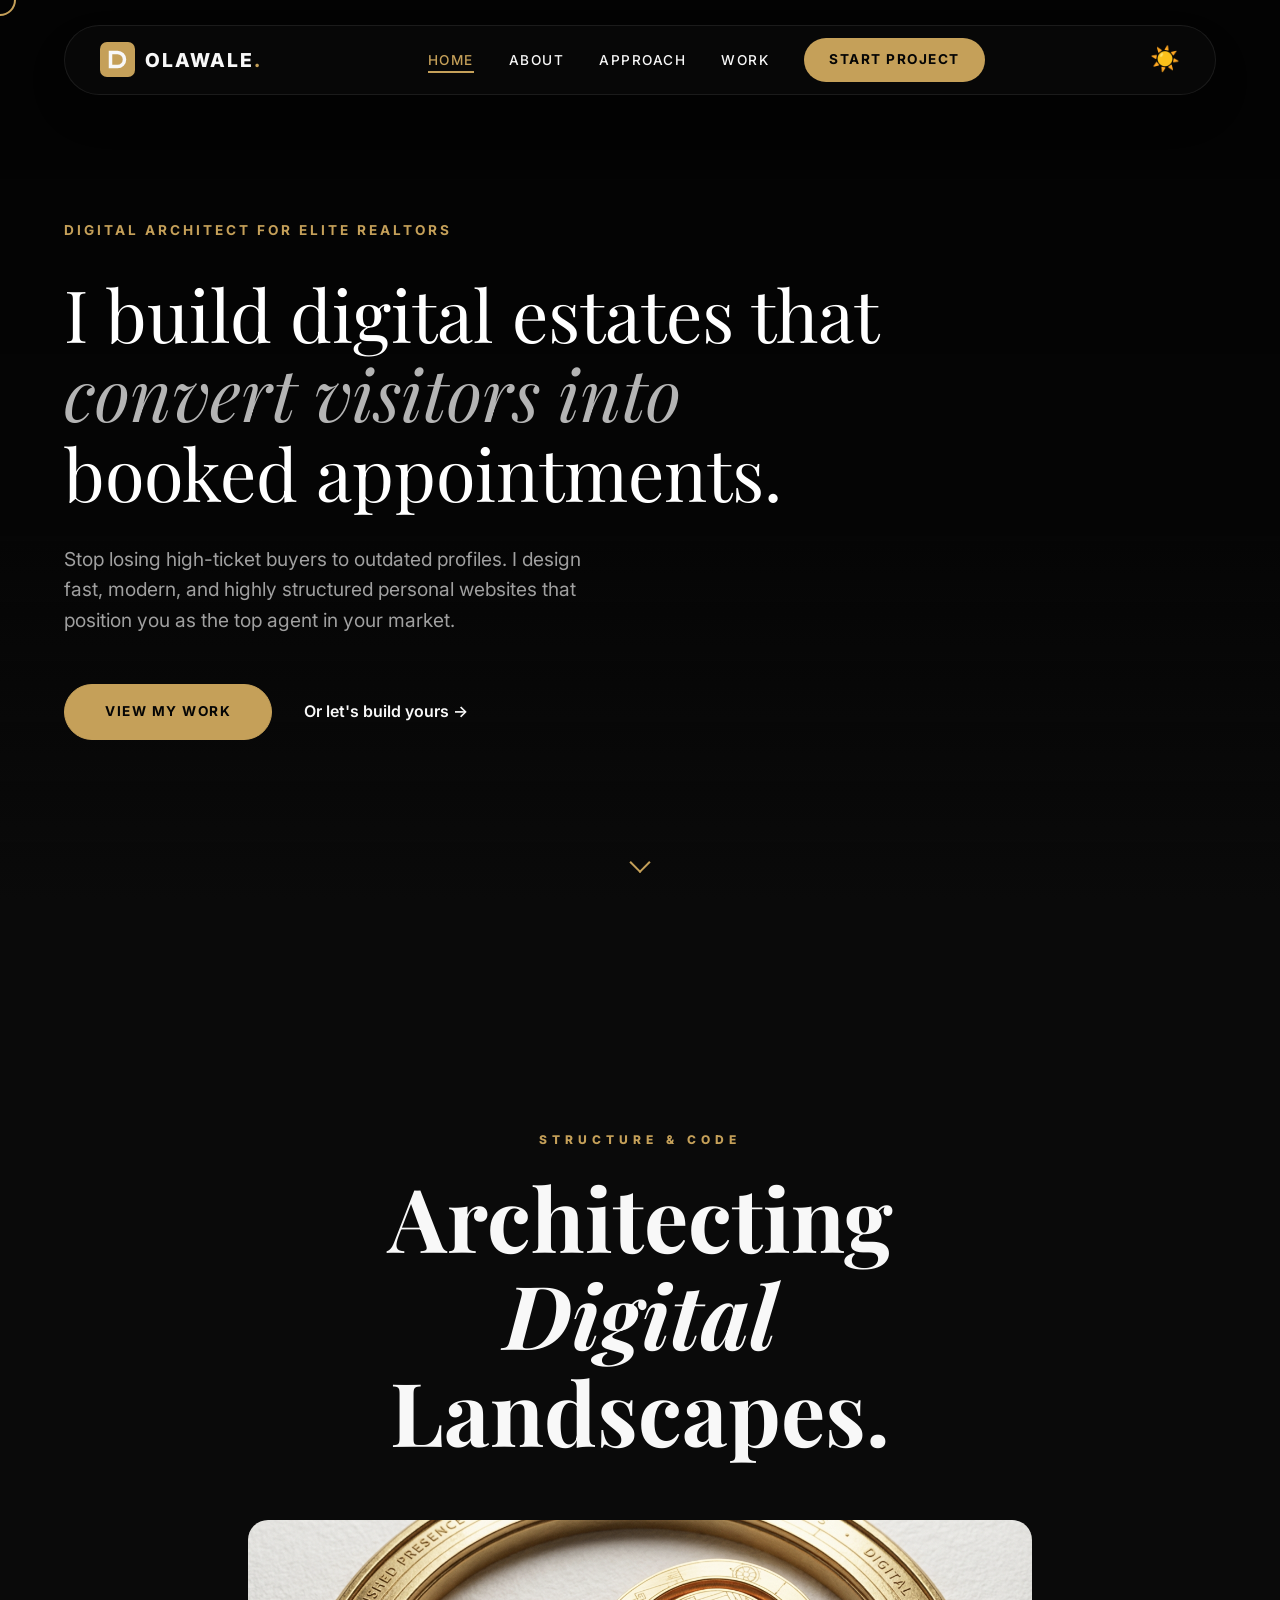
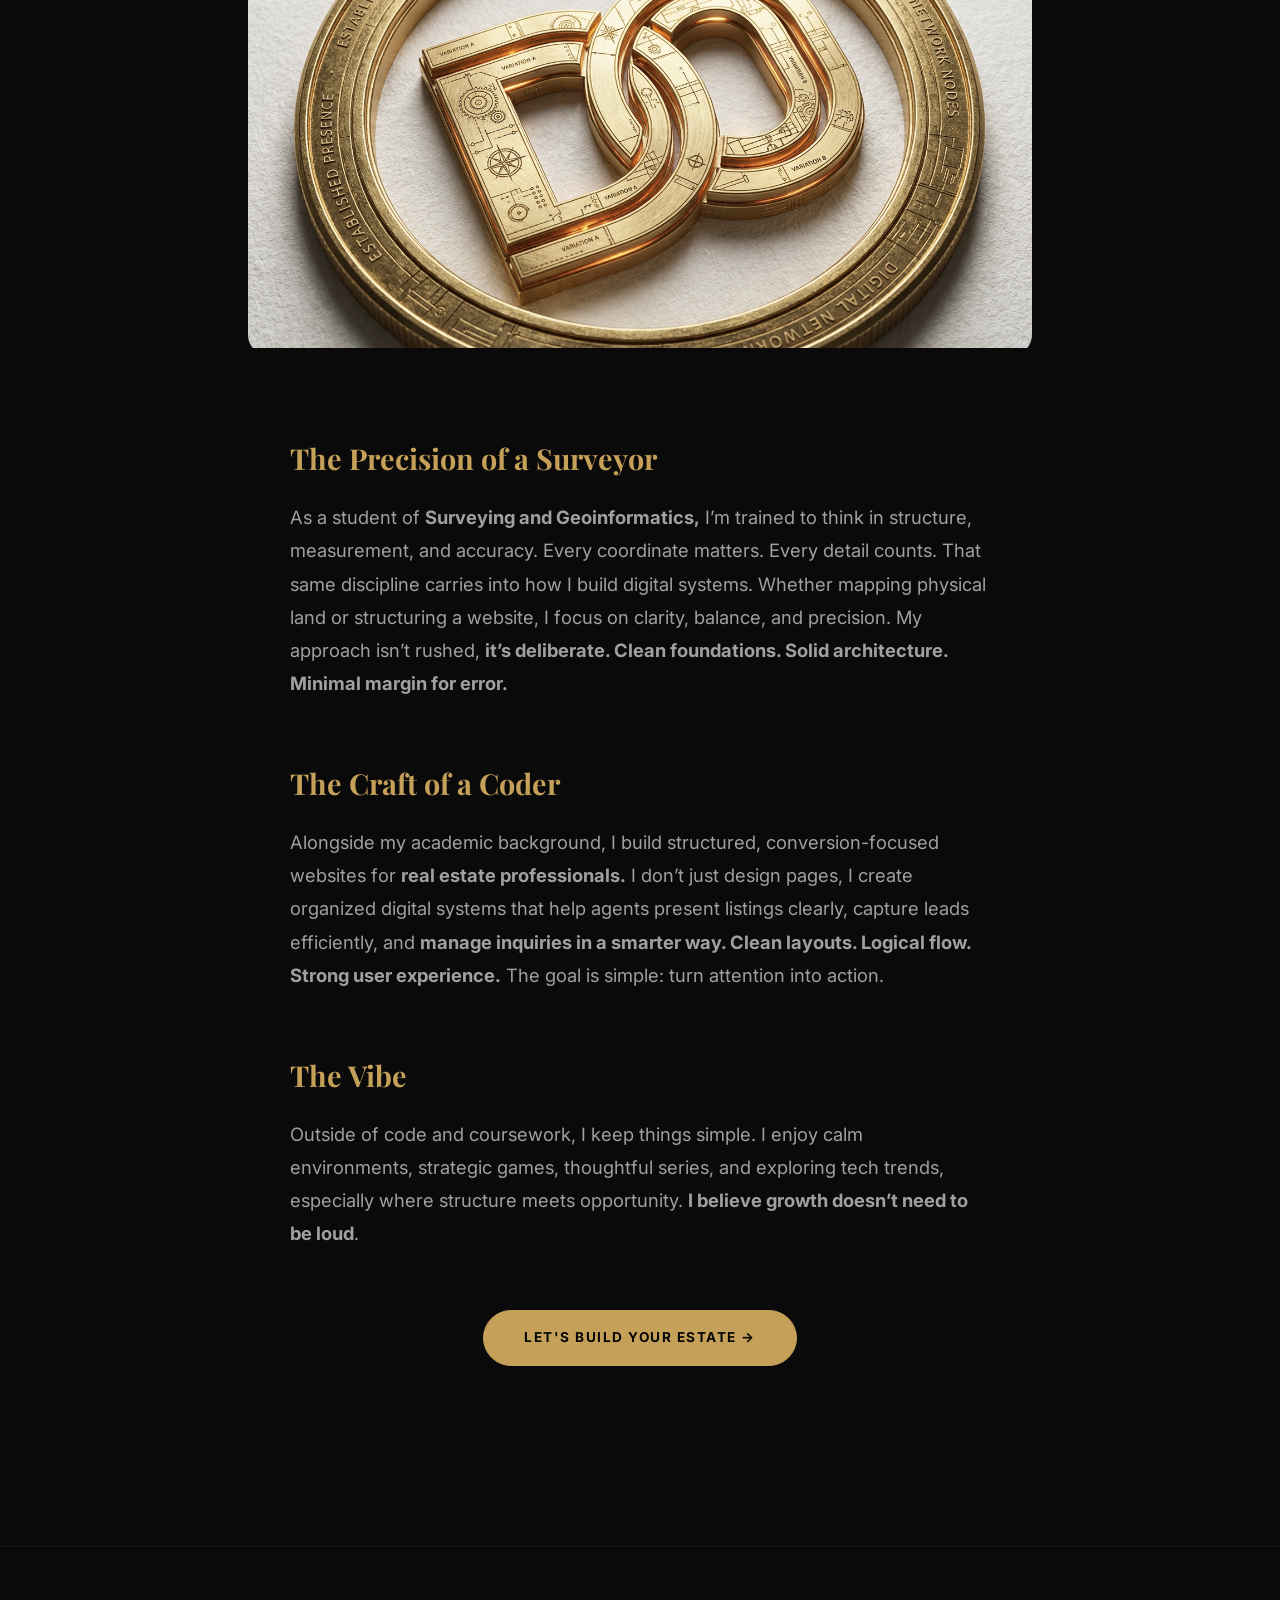
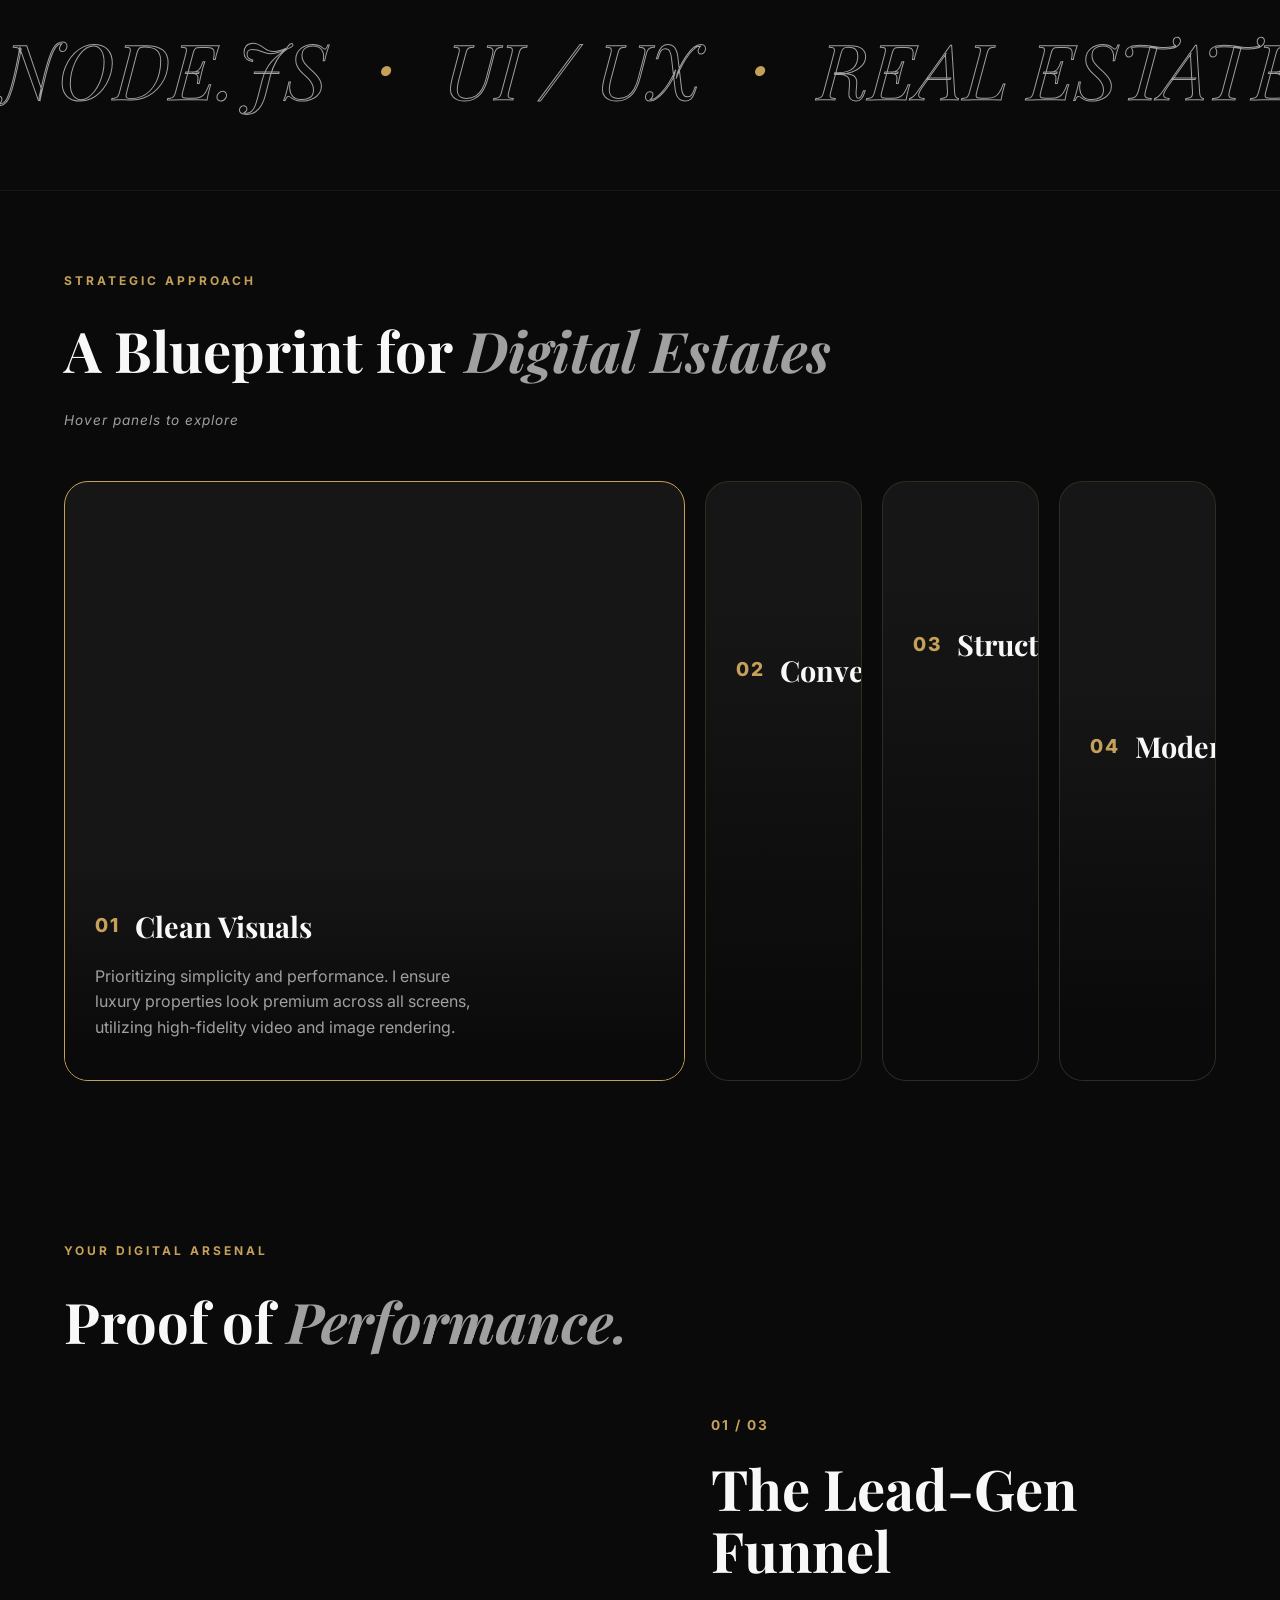
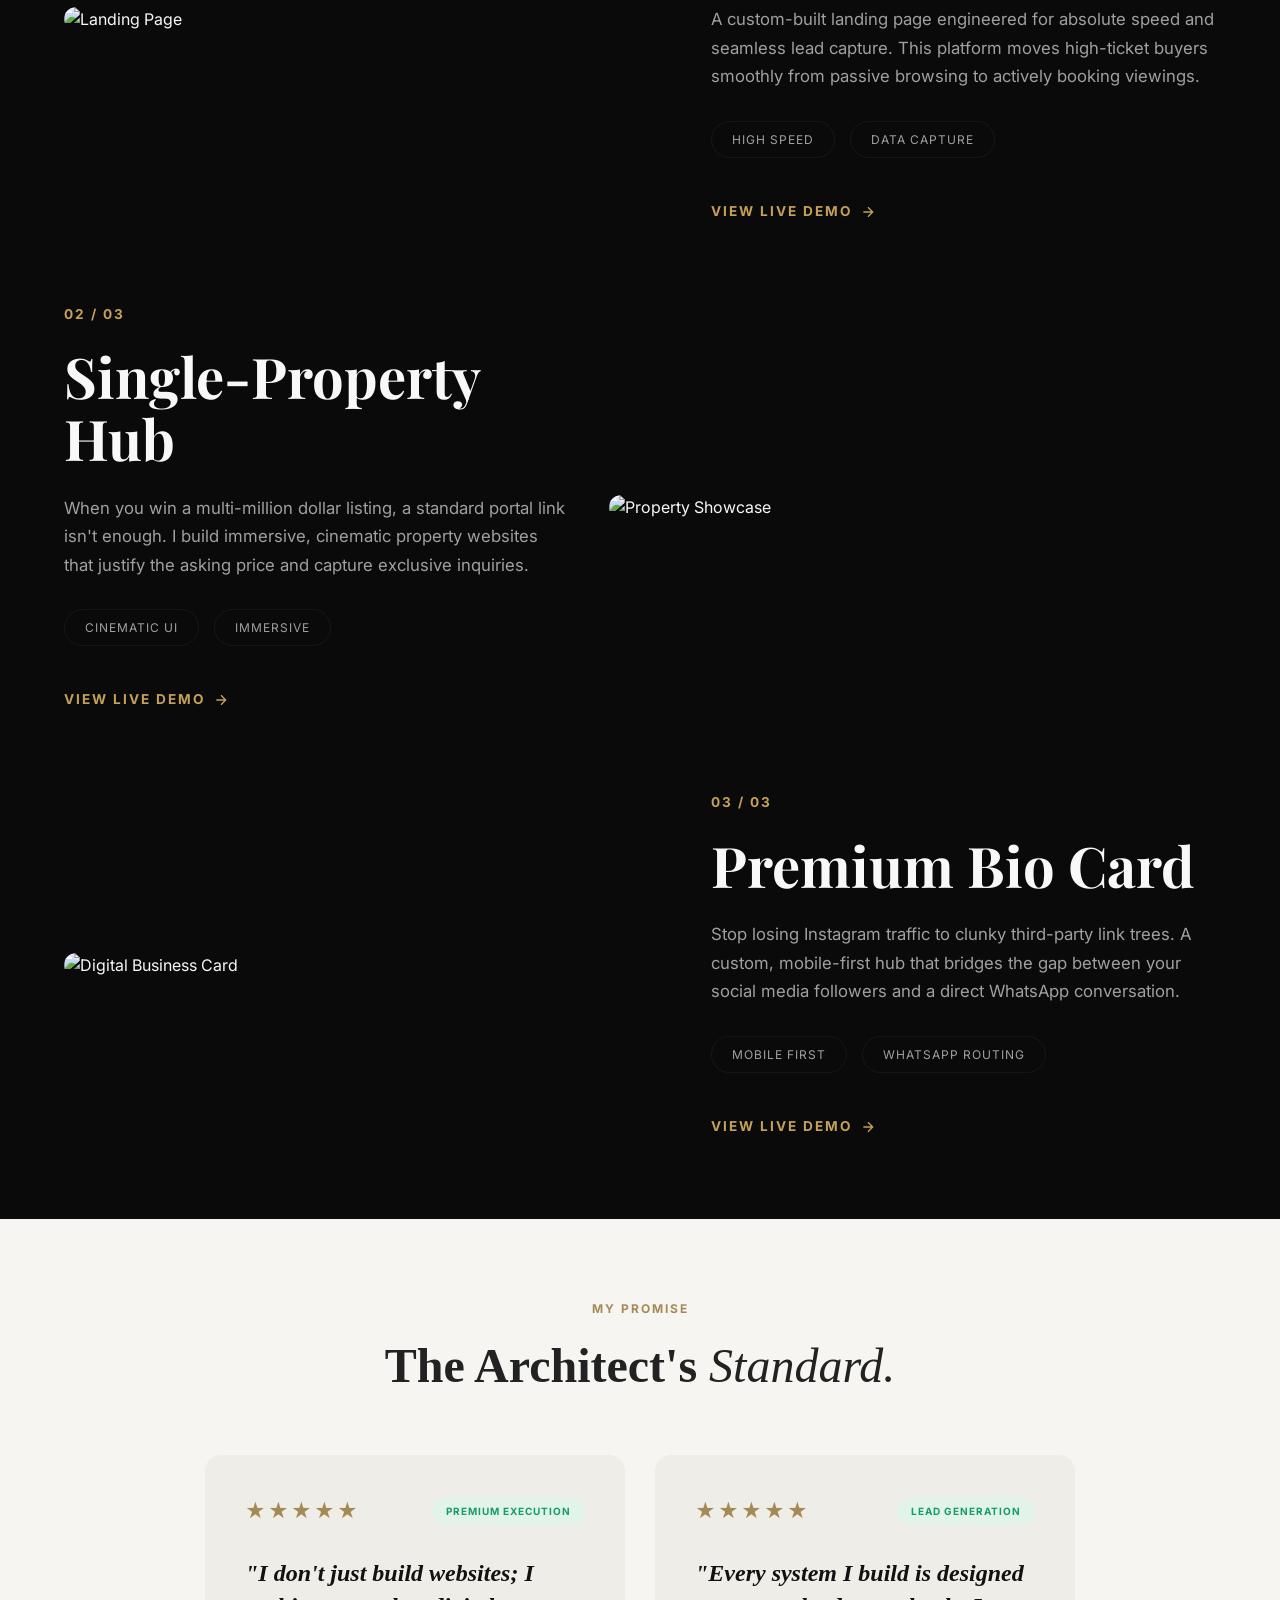
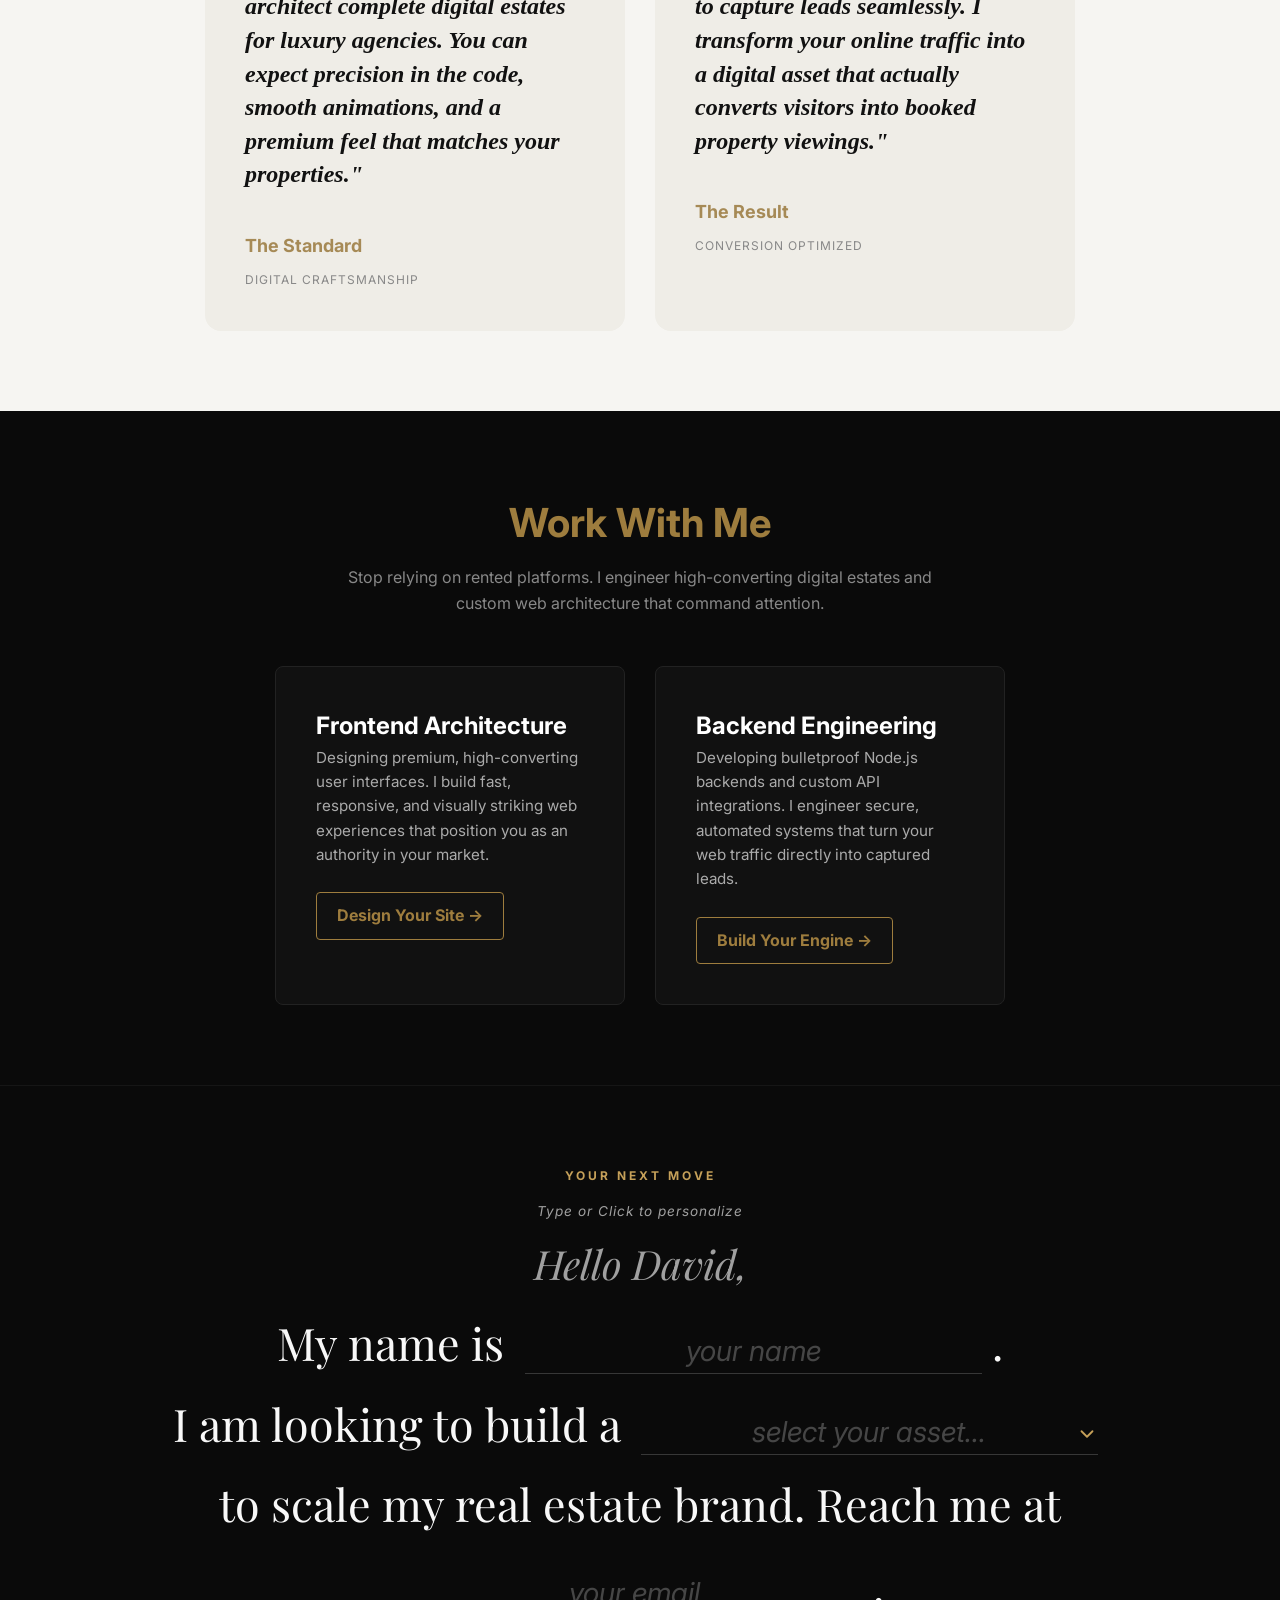
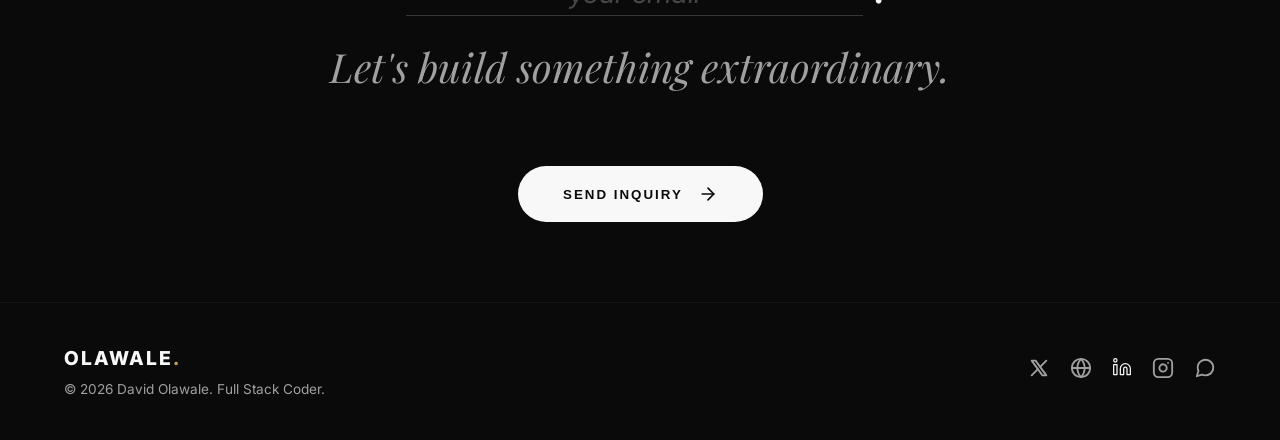
==== index.html @ 65ee5b31 "change the content of the dropdown" ====
<!DOCTYPE html>
<html lang="en">
<head>
    <meta charset="UTF-8">
    <meta name="viewport" content="width=device-width, initial-scale=1.0">
    <title>David Olawale | Real Estate Web Solutions</title>
    
    <link href="https://fonts.googleapis.com/css2?family=Inter:wght@300;400;700;800&family=Playfair+Display:ital,wght@0,700;1,700&display=swap" rel="stylesheet">
    
    <link rel="stylesheet" href="assets/css/index.css">
</head>
<body>

    <div class="custom-cursor" id="custom-cursor"></div>
    
    <div id="preloader">
        <div class="loader-content">
            <p class="loader-text">ESTABLISHING SYSTEMS <span id="loader-percentage">0%</span></p>
            <div class="loader-bar-container">
                <div class="loader-bar" id="loader-progress"></div>
            </div>
        </div>
    </div>

    <header class="hero" id="home">
        <div class="video-window">
            <video autoplay muted loop playsinline class="hero-video">
                <source src="assets/video/vecteezy_a-staircase-in-a-modern-home-with-a-chandelier_74721215.mov" type="video/mp4">
            </video>
            <div class="hero-overlay"></div>
        </div>

        <nav class="navbar">
            <div class="logo">
                <svg width="35" height="35" viewBox="0 0 100 100" fill="none">
                    <rect width="100" height="100" rx="20" fill="#c5a059"/>
                    <path d="M30 30V70H50C61.0457 70 70 61.0457 70 50C70 38.9543 61.0457 30 50 30H30Z" stroke="#0a0a0a" stroke-width="10"/>
                </svg>
                <span class="logo-text">OLAWALE<span>.</span></span>
            </div>

            <ul class="nav-links desktop-links">
                <li><a href="#home" class="active">Home</a></li>
                <li><a href="#about-page">About</a></li>
                <li><a href="#approach">Approach</a></li>
                <li><a href="#work">Work</a></li>
                <li><a href="#contact-info" class="btn-cta">Start Project</a></li>
            </ul>

            <div class="nav-controls">
                <div class="theme-switch-wrapper">
                    <button id="theme-toggle" aria-label="Toggle Dark/Light Mode">
                        <span class="sun">☀️</span>
                        <span class="moon">🌙</span>
                    </button>
                </div>
                <button class="hamburger" id="hamburger-btn">
                    <span></span><span></span><span></span>
                </button>
            </div>
        </nav>

        <div class="mobile-nav-overlay" id="mobile-menu">
            <div class="mobile-menu-header">
                <div class="logo">
                    <svg width="35" height="35" viewBox="0 0 100 100" fill="none">
                        <rect width="100" height="100" rx="20" fill="#c5a059"/>
                        <path d="M30 30V70H50C61.0457 70 70 61.0457 70 50C70 38.9543 61.0457 30 50 30H30Z" stroke="#0a0a0a" stroke-width="10"/>
                    </svg>
                    <span class="logo-text">OLAWALE<span>.</span></span>
                </div>
                <button class="close-mobile-menu" id="close-menu-btn">&times;</button>
            </div>

            <ul class="mobile-links">
                <li><a href="#home" class="active">Home</a></li>
                <li><a href="#about-page">About</a></li>
                <li><a href="#approach">Approach</a></li>
                <li><a href="#work">Work</a></li>
                <li><a href="#contact-info" class="btn-cta">Start Project</a></li>
            </ul>
        </div>

        <div class="hero-content">
            <p class="hero-tagline">DIGITAL ARCHITECT FOR ELITE REALTORS</p>
            <h1 class="hero-title">
                I build digital estates that <br>
                <span class="italic-text">convert visitors into</span> <br>
                booked appointments.
            </h1>
            <p class="hero-description">
                Stop losing high-ticket buyers to outdated profiles. I design fast, modern, and highly structured personal websites that position you as the top agent in your market.
            </p>
            <div class="hero-actions">
                <a href="#work" class="btn-primary">View My Work</a>
                <a href="#contact-info" class="link-action">Or let's build yours &rarr;</a>
            </div>
        </div>

        <div class="scroll-indicator">
            <div class="arrow"></div>
        </div>
    </header>

    <section class="about-page-clean" id="about-page">
        <main class="about-clean-container">
            <header class="about-hero reveal">
                <p class="tagline">STRUCTURE & CODE</p>
                <h1 class="about-title-large">Architecting <em>Digital</em> Landscapes.</h1>
            </header>

            <div class="about-main-image reveal">
                <img src="assets/img/0da201e543534a0696b812141127d2b9.jpg" alt="David Olawale Portfolio Image">
            </div>

            <article class="about-story">
                <div class="story-block reveal">
                    <h3>The Precision of a Surveyor</h3>
                    <p>As a student of <strong>Surveying and Geoinformatics,</strong> I’m trained to think in structure, measurement, and accuracy. Every coordinate matters. Every detail counts. That same discipline carries into how I build digital systems. Whether mapping physical land or structuring a website, I focus on clarity, balance, and precision. My approach isn’t rushed, <strong>it’s deliberate. Clean foundations. Solid architecture. Minimal margin for error.</strong></p>
                </div>

                <div class="story-block reveal">
                    <h3>The Craft of a Coder</h3>
                    <p>Alongside my academic background, I build structured, conversion-focused websites for <strong>real estate professionals.</strong> I don’t just design pages, I create organized digital systems that help agents present listings clearly, capture leads efficiently, and <strong>manage inquiries in a smarter way. Clean layouts. Logical flow. Strong user experience.</strong> The goal is simple: turn attention into action.</p>
                </div>

                <div class="story-block reveal">
                    <h3>The Vibe</h3>
                    <p>Outside of code and coursework, I keep things simple. I enjoy calm environments, strategic games, thoughtful series, and exploring tech trends,  especially where structure meets opportunity. <strong>I believe growth doesn’t need to be loud</strong>.
                </div>
            </article>

            <div class="about-cta reveal">
                <a href="#contact-info" class="btn-primary">Let's build your estate &rarr;</a>
            </div>
        </main>
    </section>

    <section class="marquee-section">
        <div class="marquee-container">
            <div class="marquee-content">
                <span>Node.js</span><span class="dot">•</span>
                <span>UI / UX</span><span class="dot">•</span>
                <span>Real Estate Systems</span><span class="dot">•</span>
                <span>Webflow</span><span class="dot">•</span>
                <span>Lead Capture</span><span class="dot">•</span>
                <span>Full Stack Developer</span><span class="dot">•</span>
            </div>
            <div class="marquee-content" aria-hidden="true">
                <span>Node.js</span><span class="dot">•</span>
                <span>UI / UX</span><span class="dot">•</span>
                <span>Real Estate Systems</span><span class="dot">•</span>
                <span>Webflow</span><span class="dot">•</span>
                <span>Lead Capture</span><span class="dot">•</span>
                <span>Full Stack Developer</span><span class="dot">•</span>
            </div>
        </div>
    </section>

    <section class="approach-section" id="approach">
        <div class="container">
            <div class="section-header reveal">
                <p class="tagline">STRATEGIC APPROACH</p>
                <h2 class="section-title">A Blueprint for <em>Digital Estates</em></h2>
                <p class="interaction-hint"><span class="desktop-hint">Hover</span><span class="mobile-hint">Tap</span> panels to explore</p>
            </div>

            <div class="accordion-container reveal">
                <div class="accordion-panel active-panel">
                    <div class="panel-bg" style="background-image: url('https://images.unsplash.com/photo-1600596542815-ffad4c1539a9?auto=format&fit=crop&w=800&q=80');"></div>
                    <div class="panel-content">
                        <div class="panel-header">
                            <span class="panel-number">01</span>
                            <h3>Clean Visuals</h3>
                            <div class="expand-icon">+</div>
                        </div>
                        <p class="panel-details">Prioritizing simplicity and performance. I ensure luxury properties look premium across all screens, utilizing high-fidelity video and image rendering.</p>
                    </div>
                </div>

                <div class="accordion-panel">
                    <div class="panel-bg" style="background-image: url('https://images.unsplash.com/photo-1600607687920-4e2a09cf159d?auto=format&fit=crop&w=800&q=80');"></div>
                    <div class="panel-content">
                        <div class="panel-header">
                            <span class="panel-number">02</span>
                            <h3>Conversion</h3>
                            <div class="expand-icon">+</div>
                        </div>
                        <p class="panel-details">Every layout is strategically engineered to guide potential buyers from initial interest to a booked viewing or captured lead.</p>
                    </div>
                </div>

                <div class="accordion-panel">
                    <div class="panel-bg" style="background-image: url('https://images.unsplash.com/photo-1600585154340-be6161a56a0c?auto=format&fit=crop&w=800&q=80');"></div>
                    <div class="panel-content">
                        <div class="panel-header">
                            <span class="panel-number">03</span>
                            <h3>Structure</h3>
                            <div class="expand-icon">+</div>
                        </div>
                        <p class="panel-details">Centralized, highly organized systems that allow elite realtors to professionally manage their inquiries outside the chaos of social media.</p>
                    </div>
                </div>

                <div class="accordion-panel">
                    <div class="panel-bg" style="background-image: url('https://images.unsplash.com/photo-1600607686527-6fb886090705?auto=format&fit=crop&w=800&q=80');"></div>
                    <div class="panel-content">
                        <div class="panel-header">
                            <span class="panel-number">04</span>
                            <h3>Modern Tech</h3>
                            <div class="expand-icon">+</div>
                        </div>
                        <p class="panel-details">Leveraging robust backend architecture with Node.js and .NET for unparalleled speed, security, and scalability.</p>
                    </div>
                </div>
            </div>
        </div>
    </section>

    <section class="premium-showroom" id="work">
        <div class="container reveal">
            <div class="section-header">
                <p class="tagline">YOUR DIGITAL ARSENAL</p>
                <h2 class="section-title">Proof of <em>Performance.</em></h2>
            </div>

            <div class="showroom-stack">
                <div class="showroom-row">
                    <div class="sr-image">
                        <a href="demo-lead.html">
                            <img src="https://images.pexels.com/photos/323780/pexels-photo-323780.jpeg?auto=compress&cs=tinysrgb&w=1260&h=750&dpr=2" alt="Landing Page">
                        </a>
                    </div>
                    <div class="sr-content">
                        <span class="sr-number">01 / 03</span>
                        <h3 class="sr-title">The Lead-Gen Funnel</h3>
                        <p class="sr-desc">A custom-built landing page engineered for absolute speed and seamless lead capture. This platform moves high-ticket buyers smoothly from passive browsing to actively booking viewings.</p>
                        <div class="sr-tags">
                            <span>HIGH SPEED</span>
                            <span>DATA CAPTURE</span>
                        </div>
                        <a href="demo-lead.html" class="sr-link">VIEW LIVE DEMO <svg viewBox="0 0 24 24" width="16" height="16" stroke="currentColor" stroke-width="2" fill="none"><path d="M5 12h14M12 5l7 7-7 7"/></svg></a>
                    </div>
                </div>

                <div class="showroom-row reverse">
                    <div class="sr-image">
                        <a href="demo-property.html">
                            <img src="https://images.pexels.com/photos/1732414/pexels-photo-1732414.jpeg?auto=compress&cs=tinysrgb&w=1260&h=750&dpr=2" alt="Property Showcase">
                        </a>
                    </div>
                    <div class="sr-content">
                        <span class="sr-number">02 / 03</span>
                        <h3 class="sr-title">Single-Property Hub</h3>
                        <p class="sr-desc">When you win a multi-million dollar listing, a standard portal link isn't enough. I build immersive, cinematic property websites that justify the asking price and capture exclusive inquiries.</p>
                        <div class="sr-tags">
                            <span>CINEMATIC UI</span>
                            <span>IMMERSIVE</span>
                        </div>
                        <a href="demo-property.html" class="sr-link">VIEW LIVE DEMO <svg viewBox="0 0 24 24" width="16" height="16" stroke="currentColor" stroke-width="2" fill="none"><path d="M5 12h14M12 5l7 7-7 7"/></svg></a>
                    </div>
                </div>

                <div class="showroom-row">
                    <div class="sr-image">
                        <a href="demo-card.html">
                            <img src="https://images.pexels.com/photos/5082567/pexels-photo-5082567.jpeg?auto=compress&cs=tinysrgb&w=1260&h=750&dpr=2" alt="Digital Business Card">
                        </a>
                    </div>
                    <div class="sr-content">
                        <span class="sr-number">03 / 03</span>
                        <h3 class="sr-title">Premium Bio Card</h3>
                        <p class="sr-desc">Stop losing Instagram traffic to clunky third-party link trees. A custom, mobile-first hub that bridges the gap between your social media followers and a direct WhatsApp conversation.</p>
                        <div class="sr-tags">
                            <span>MOBILE FIRST</span>
                            <span>WHATSAPP ROUTING</span>
                        </div>
                        <a href="demo-card.html" class="sr-link">VIEW LIVE DEMO <svg viewBox="0 0 24 24" width="16" height="16" stroke="currentColor" stroke-width="2" fill="none"><path d="M5 12h14M12 5l7 7-7 7"/></svg></a>
                    </div>
                </div>
            </div>
        </div>
    </section>

    <!-- <section class="reviews-section reveal" id="reviews">
        <div class="container">
            <div class="section-header text-center">
                <p class="tagline">THE VERDICT</p>
                <h2 class="section-title">Verified <em>Excellence.</em></h2>
            </div>

            <div class="bento-reviews-grid">
                <div class="review-card">
                    <div class="card-top">
                        <div class="stars">
                            <svg viewBox="0 0 24 24" fill="currentColor"><path d="M12 2l3.09 6.26L22 9.27l-5 4.87 1.18 6.88L12 17.77l-6.18 3.25L7 14.14 2 9.27l6.91-1.01L12 2z"/></svg>
                            <svg viewBox="0 0 24 24" fill="currentColor"><path d="M12 2l3.09 6.26L22 9.27l-5 4.87 1.18 6.88L12 17.77l-6.18 3.25L7 14.14 2 9.27l6.91-1.01L12 2z"/></svg>
                            <svg viewBox="0 0 24 24" fill="currentColor"><path d="M12 2l3.09 6.26L22 9.27l-5 4.87 1.18 6.88L12 17.77l-6.18 3.25L7 14.14 2 9.27l6.91-1.01L12 2z"/></svg>
                            <svg viewBox="0 0 24 24" fill="currentColor"><path d="M12 2l3.09 6.26L22 9.27l-5 4.87 1.18 6.88L12 17.77l-6.18 3.25L7 14.14 2 9.27l6.91-1.01L12 2z"/></svg>
                            <svg viewBox="0 0 24 24" fill="currentColor"><path d="M12 2l3.09 6.26L22 9.27l-5 4.87 1.18 6.88L12 17.77l-6.18 3.25L7 14.14 2 9.27l6.91-1.01L12 2z"/></svg>
                        </div>
                        <span class="fiverr-badge">Verified Fiverr Order</span>
                    </div>
                    <p class="review-text">"David didn't just build a website; he architected a complete digital estate for my agency. The precision in his code and the smooth animations blew my clients away. Worth every penny."</p>
                    <div class="client-info">
                        <h4 class="client-name">Marcus T.</h4>
                        <p class="client-role">Luxury Real Estate Broker</p>
                    </div>
                </div>

                <div class="review-card card-tall">
                    <div class="card-top">
                        <div class="stars">
                            <svg viewBox="0 0 24 24" fill="currentColor"><path d="M12 2l3.09 6.26L22 9.27l-5 4.87 1.18 6.88L12 17.77l-6.18 3.25L7 14.14 2 9.27l6.91-1.01L12 2z"/></svg>
                            <svg viewBox="0 0 24 24" fill="currentColor"><path d="M12 2l3.09 6.26L22 9.27l-5 4.87 1.18 6.88L12 17.77l-6.18 3.25L7 14.14 2 9.27l6.91-1.01L12 2z"/></svg>
                            <svg viewBox="0 0 24 24" fill="currentColor"><path d="M12 2l3.09 6.26L22 9.27l-5 4.87 1.18 6.88L12 17.77l-6.18 3.25L7 14.14 2 9.27l6.91-1.01L12 2z"/></svg>
                            <svg viewBox="0 0 24 24" fill="currentColor"><path d="M12 2l3.09 6.26L22 9.27l-5 4.87 1.18 6.88L12 17.77l-6.18 3.25L7 14.14 2 9.27l6.91-1.01L12 2z"/></svg>
                            <svg viewBox="0 0 24 24" fill="currentColor"><path d="M12 2l3.09 6.26L22 9.27l-5 4.87 1.18 6.88L12 17.77l-6.18 3.25L7 14.14 2 9.27l6.91-1.01L12 2z"/></svg>
                        </div>
                        <span class="fiverr-badge">Verified Fiverr Order</span>
                    </div>
                    <p class="review-text">"David completely transformed how I capture leads. He built a seamless digital system that actually converts my Instagram traffic into booked property viewings. Pure genius."</p>
                    <div class="client-info">
                        <h4 class="client-name">Elena R.</h4>
                        <p class="client-role">Luxury Property Developer</p>
                    </div>
                </div>

                <div class="review-card">
                    <div class="card-top">
                        <div class="stars">
                            <svg viewBox="0 0 24 24" fill="currentColor"><path d="M12 2l3.09 6.26L22 9.27l-5 4.87 1.18 6.88L12 17.77l-6.18 3.25L7 14.14 2 9.27l6.91-1.01L12 2z"/></svg>
                            <svg viewBox="0 0 24 24" fill="currentColor"><path d="M12 2l3.09 6.26L22 9.27l-5 4.87 1.18 6.88L12 17.77l-6.18 3.25L7 14.14 2 9.27l6.91-1.01L12 2z"/></svg>
                            <svg viewBox="0 0 24 24" fill="currentColor"><path d="M12 2l3.09 6.26L22 9.27l-5 4.87 1.18 6.88L12 17.77l-6.18 3.25L7 14.14 2 9.27l6.91-1.01L12 2z"/></svg>
                            <svg viewBox="0 0 24 24" fill="currentColor"><path d="M12 2l3.09 6.26L22 9.27l-5 4.87 1.18 6.88L12 17.77l-6.18 3.25L7 14.14 2 9.27l6.91-1.01L12 2z"/></svg>
                            <svg viewBox="0 0 24 24" fill="currentColor"><path d="M12 2l3.09 6.26L22 9.27l-5 4.87 1.18 6.88L12 17.77l-6.18 3.25L7 14.14 2 9.27l6.91-1.01L12 2z"/></svg>
                        </div>
                        <span class="fiverr-badge">Verified Fiverr Order</span>
                    </div>
                    <p class="review-text">"Communication was 10/10. The structure and data management were flawless. Highly recommend to any agent."</p>
                    <div class="client-info">
                        <h4 class="client-name">James W.</h4>
                        <p class="client-role">Commercial Real Estate Agent</p>
                    </div>
                </div>
            </div>
        </div>
    </section> -->


    <section class="client-commitment-section">
        <div class="commitment-header">
            <p class="subtitle">MY PROMISE</p>
            <h2>The Architect's <em>Standard.</em></h2>
        </div>

        <div class="commitment-cards-container">
            
            <div class="commitment-card">
            <div class="card-top">
                <div class="stars">★★★★★</div>
                <div class="badge">PREMIUM EXECUTION</div>
            </div>
            <p class="quote">"I don't just build websites; I architect complete digital estates for luxury agencies. You can expect precision in the code, smooth animations, and a premium feel that matches your properties."</p>
            <div class="author-area">
                <h4>The Standard</h4>
                <span>DIGITAL CRAFTSMANSHIP</span>
            </div>
            </div>

            <div class="commitment-card">
            <div class="card-top">
                <div class="stars">★★★★★</div>
                <div class="badge">LEAD GENERATION</div>
            </div>
            <p class="quote">"Every system I build is designed to capture leads seamlessly. I transform your online traffic into a digital asset that actually converts visitors into booked property viewings."</p>
            <div class="author-area">
                <h4>The Result</h4>
                <span>CONVERSION OPTIMIZED</span>
            </div>
            </div>

        </div>
    </section>








    <section id="work-with-me" style="padding: 80px 20px; background-color: #0a0a0a; color: #fff; text-align: center;">
        <h2 style="color: #9e7d3e; font-size: 2.5rem; margin-bottom: 10px;">Work With Me</h2>
        <p style="color: #888; margin-bottom: 50px; max-width: 600px; margin-left: auto; margin-right: auto;">
            Stop relying on rented platforms. I engineer high-converting digital estates and custom web architecture that command attention.
        </p>

        <div style="display: flex; justify-content: center; gap: 30px; flex-wrap: wrap; max-width: 1000px; margin: 0 auto;">
            
            <div style="border: 1px solid #222; padding: 40px; border-radius: 8px; width: 100%; max-width: 350px; background: #111; text-align: left;">
                <h3 style="font-size: 1.5rem; margin-top: 0;">Frontend Architecture</h3>
                <p style="color: #aaa; font-size: 0.95rem; line-height: 1.6; margin-bottom: 25px;">
                    Designing premium, high-converting user interfaces. I build fast, responsive, and visually striking web experiences that position you as an authority in your market.
                </p>
                <a href="#contact-info" style="display: inline-block; padding: 10px 20px; border: 1px solid #9e7d3e; color: #9e7d3e; text-decoration: none; border-radius: 4px; font-weight: bold; transition: 0.3s;">
                    Design Your Site &rarr;
                </a>
            </div>

            <div style="border: 1px solid #222; padding: 40px; border-radius: 8px; width: 100%; max-width: 350px; background: #111; text-align: left;">
                <h3 style="font-size: 1.5rem; margin-top: 0;">Backend Engineering</h3>
                <p style="color: #aaa; font-size: 0.95rem; line-height: 1.6; margin-bottom: 25px;">
                    Developing bulletproof Node.js backends and custom API integrations. I engineer secure, automated systems that turn your web traffic directly into captured leads.
                </p>
                <a href="#contact-info" style="display: inline-block; padding: 10px 20px; border: 1px solid #9e7d3e; color: #9e7d3e; text-decoration: none; border-radius: 4px; font-weight: bold; transition: 0.3s;">
                    Build Your Engine &rarr;
                </a>
            </div>

        </div>
    </section>










    <section class="nl-contact-section" id="contact-info">
        <div class="container reveal">
            <div class="nl-header">
                <p class="tagline">YOUR NEXT MOVE</p>
                <p class="interaction-hint"><span class="desktop-hint">Type or Click</span><span class="mobile-hint">Tap</span> to personalize</p>
            </div>

            <div class="nl-form-container">
                <form action="#" class="nl-form" id="lead-generation-form" novalidate>
                    <h2 class="nl-sentence">
                        <em class="greeting">Hello David,</em> <br>
                        My name is 
                        <span class="input-wrapper">
                            <input type="text" id="nl-name" placeholder="your name" required autocomplete="off">
                            <span class="focus-border"></span>
                        </span>. 
                        <br>I am looking to build a 
                        
                        <div class="custom-dropdown" id="project-dropdown">
                            <input type="hidden" name="project" id="nl-project-hidden" required>
                            <div class="dropdown-trigger">
                                <input type="text" 
                                    class="selected-text-input" 
                                    id="nl-project-display" 
                                    placeholder="select your asset..." 
                                    autocomplete="off">
                                <svg class="chevron" viewBox="0 0 24 24" fill="none" stroke="currentColor" stroke-width="2" stroke-linecap="round" stroke-linejoin="round">
                                    <polyline points="6 9 12 15 18 9"></polyline>
                                </svg>
                            </div>
                            <ul class="dropdown-options">
                                <li data-value="lead-funnel">High-velocity lead funnel</li>
                                <li data-value="listing-showcase">Luxury listing showcase</li>
                                <li data-value="brand-hq">Agent brand hq</li>
                                <li data-value="geo-map">Interactive property map</li>
                            </ul>
                            <span class="focus-border"></span>
                        </div>

                        <br>to scale my real estate brand. Reach me at 
                        <span class="input-wrapper">
                            <input type="email" id="nl-email" placeholder="your email" required autocomplete="off">
                            <span class="focus-border"></span>
                        </span>. 
                        <br><em class="closing">Let's build something extraordinary.</em>
                    </h2>
                    
                    <div class="nl-submit-wrapper">
                        <button type="submit" class="magnetic-btn" id="submit-btn">
                            <span class="btn-text" id="btn-text-display">Send Inquiry</span>
                            <svg class="submit-arrow" id="btn-icon-display" viewBox="0 0 24 24" fill="none" stroke="currentColor" stroke-width="2" stroke-linecap="round" stroke-linejoin="round">
                                <line x1="5" y1="12" x2="19" y2="12"></line>
                                <polyline points="12 5 19 12 12 19"></polyline>
                            </svg>
                        </button>
                    </div>
                </form>
            </div>
        </div>
    </section>

    <footer class="site-footer">
        <div class="container footer-content">
            <div class="footer-logo">
                <span class="logo-text">OLAWALE<span>.</span></span>
                <p>&copy; 2026 David Olawale. Full Stack Coder.</p>
            </div>
            
            <div class="social-icons">
                <a href="https://x.com/DavidOl48408685" target="_blank" aria-label="Twitter" class="social-link">
                    <svg viewBox="0 0 24 24" fill="none" stroke="currentColor" stroke-width="2" stroke-linecap="round" stroke-linejoin="round"><path d="M4 4l11.733 16h4.267l-11.733 -16z"></path><path d="M4 20l6.768 -6.768m2.46 -2.46l6.772 -6.772"></path></svg>
                </a>
                <a href="https://www.fiverr.com/s/zWEmYpK" target="_blank" aria-label="Fiverr" class="social-link">
                    <svg viewBox="0 0 24 24" fill="none" stroke="currentColor" stroke-width="2" stroke-linecap="round" stroke-linejoin="round"><circle cx="12" cy="12" r="10"></circle><line x1="2" y1="12" x2="22" y2="12"></line><path d="M12 2a15.3 15.3 0 0 1 4 10 15.3 15.3 0 0 1-4 10 15.3 15.3 0 0 1-4-10 15.3 15.3 0 0 1 4-10z"></path></svg>
                </a>
                <a href="https://www.linkedin.com/in/david-digital-architect" target="_blank" class="social-icon">
                    <svg width="20" height="20" viewBox="0 0 24 24" fill="none" stroke="currentColor" stroke-width="1.5" stroke-linecap="round" stroke-linejoin="round"><path d="M16 8a6 6 0 0 1 6 6v7h-4v-7a2 2 0 0 0-2-2 2 2 0 0 0-2 2v7h-4v-7a6 6 0 0 1 6-6z"></path><rect x="2" y="9" width="4" height="12"></rect><circle cx="4" cy="4" r="2"></circle></svg>
                </a>
                <a href="https://www.instagram.com/davids.builds?" target="_blank" aria-label="Instagram" class="social-link">
                    <svg viewBox="0 0 24 24" fill="none" stroke="currentColor" stroke-width="2" stroke-linecap="round" stroke-linejoin="round">
                        <rect x="2" y="2" width="20" height="20" rx="5" ry="5"></rect>
                        <path d="M16 11.37A4 4 0 1 1 12.63 8 4 4 0 0 1 16 11.37z"></path>
                        <line x1="17.5" y1="6.5" x2="17.51" y2="6.5"></line>
                    </svg>
                </a>
                <a href="https://wa.me/message/GGZMCXR3QETYH1" target="_blank" aria-label="WhatsApp" class="social-link">
                    <svg viewBox="0 0 24 24" fill="none" stroke="currentColor" stroke-width="2" stroke-linecap="round" stroke-linejoin="round">
                        <path d="M21 11.5a8.38 8.38 0 0 1-.9 3.8 8.5 8.5 0 0 1-7.6 4.7 8.38 8.38 0 0 1-3.8-.9L3 21l1.9-5.7a8.38 8.38 0 0 1-.9-3.8 8.5 8.5 0 0 1 4.7-7.6 8.38 8.38 0 0 1 3.8-.9h.5a8.48 8.48 0 0 1 8 8v.5z"></path>
                    </svg>
                </a>
            </div>
        </div>
    </footer>

    <button id="backToTop">↑</button>

    <script src="assets/js/index.js"></script>
</body>
</html>
---- assets/css/index.css ----
/* =========================================
   PROJECT: THE DIGITAL ESTATE
   TYPE: PREMIUM PORTFOLIO & LEAD GEN
   ARCHITECT: 100% PROOFED MASTER FILE
   ========================================= */

/* =========================================
   1. GLOBAL VARIABLES & THEME ENGINE
   ========================================= */
:root {
    /* Dark Mode (Default) */
    --bg-color: #0a0a0a;
    --text-main: #f8f8f8;
    --text-muted: #a0a0a0;
    --gold: #c5a059;
    --glass: rgba(255, 255, 255, 0.05);
    --nav-bg: rgba(15, 15, 15, 0.45);
    --nav-border: rgba(255, 255, 255, 0.08);
    --btn-cta-bg: #c5a059;
    --btn-cta-text: #050505;
    --overlay-color: linear-gradient(to bottom, rgba(0,0,0,0.7) 0%, rgba(0,0,0,0.4) 60%, var(--bg-color) 100%);
    --transition: all 0.4s cubic-bezier(0.2, 1, 0.3, 1);
}

/* Light Mode Overrides */
body.light-mode {
    --bg-color: #f3f2ef; 
    --text-main: #1a1a1a;
    --text-muted: #5a5a5a;
    --gold: #9e7d3e;
    --glass: rgba(0, 0, 0, 0.03); 
    --nav-bg: rgba(255, 255, 255, 0.65); 
    --nav-border: rgba(0, 0, 0, 0.05);
    --btn-cta-bg: #050505;
    --btn-cta-text: #c5a059;
    --overlay-color: linear-gradient(to bottom, rgba(243,242,239,0) 0%, rgba(243,242,239,0.1) 70%, var(--bg-color) 100%);
}

a {
    color: inherit; 
    text-decoration: none; 
}

a:visited {
    color: #333333; 
}

/* =========================================
   2. CORE RESETS & TYPOGRAPHY
   ========================================= */
* { margin: 0; padding: 0; box-sizing: border-box; }
html { scroll-behavior: smooth; font-size: 16px; }

body {
    background-color: var(--bg-color);
    color: var(--text-main);
    transition: background-color 0.5s ease, color 0.5s ease;
    font-family: 'Inter', sans-serif;
    line-height: 1.6;
    overflow-x: hidden;
}

/* =========================================
   3. PREMIUM UI (CURSOR & PRELOADER)
   ========================================= */
@media (pointer: fine) {
    body, a, button, input, select, textarea { cursor: none !important; }
    
    .custom-cursor {
        position: fixed; top: 0; left: 0; width: 32px; height: 32px;
        border: 2px solid var(--gold); border-radius: 50%;
        pointer-events: none; z-index: 100000;
        transform: translate(-50%, -50%);
        transition: width 0.3s var(--transition), height 0.3s var(--transition), background-color 0.3s ease;
        will-change: transform, width, height;
    }
    .custom-cursor.hover-state {
        width: 60px; height: 60px; background-color: rgba(197, 160, 89, 0.1);
        backdrop-filter: blur(2px); border: 1px solid var(--gold);
    }
}
@media (pointer: coarse) { .custom-cursor { display: none; } }

#preloader {
    position: fixed; top: 0; left: 0; width: 100%; height: 100vh;
    background: var(--bg-color); z-index: 9999;
    display: flex; justify-content: center; align-items: center;
    transition: opacity 0.8s ease, visibility 0.8s ease;
}
#preloader.loaded { opacity: 0; visibility: hidden; pointer-events: none; }
.loader-content { width: 300px; text-align: center; }
.loader-text { font-family: 'Inter', sans-serif; font-size: 0.8rem; font-weight: 700; letter-spacing: 3px; color: var(--gold); margin-bottom: 15px; text-transform: uppercase; }
.loader-bar-container { width: 100%; height: 2px; background: rgba(197, 160, 89, 0.2); position: relative; overflow: hidden; }
.loader-bar { position: absolute; top: 0; left: 0; height: 100%; width: 0%; background: var(--gold); transition: width 0.2s linear; }

/* =========================================
   4. MASTER NAVIGATION (FLOOFY CAPSULE)
   ========================================= */
.navbar {
    position: fixed; top: 25px; left: 50%; transform: translateX(-50%);
    width: 90%; max-width: 1200px; padding: 12px 35px;
    display: flex; justify-content: space-between; align-items: center;
    z-index: 2000; border-radius: 100px;
    background: var(--nav-bg);
    backdrop-filter: blur(24px) saturate(180%); -webkit-backdrop-filter: blur(24px) saturate(180%);
    border: 1px solid var(--nav-border);
    box-shadow: 0 20px 40px rgba(0, 0, 0, 0.1);
    transition: var(--transition);
}

.logo { display: flex; align-items: center; gap: 10px; }
.logo-text { font-weight: 800; letter-spacing: 2px; font-size: 1.2rem; color: var(--text-main); font-family: 'Inter', sans-serif; transition: color 0.3s ease; }
.logo-text span { color: var(--gold); }
.logo svg path { stroke: var(--text-main); transition: stroke 0.3s ease; }

.desktop-links { display: flex; gap: 35px; list-style: none; align-items: center; }
.desktop-links a {
    text-decoration: none; color: var(--text-main); font-size: 0.85rem;
    font-weight: 500; text-transform: uppercase; letter-spacing: 1.5px;
    position: relative; padding-bottom: 5px; transition: color 0.3s ease;
}
.desktop-links a:not(.btn-cta)::after {
    content: ''; position: absolute; bottom: 0; left: 0;
    width: 0%; height: 2px; background: var(--gold); transition: width 0.3s ease;
}
.desktop-links a:not(.btn-cta):hover, .desktop-links a.active { color: var(--gold); }
.desktop-links a:not(.btn-cta):hover::after, .desktop-links a.active::after { width: 100%; }

/* Theme Controls */
.nav-controls { display: flex; align-items: center; gap: 25px; }
#theme-toggle { background: transparent; border: none; cursor: pointer; padding: 0; font-size: 1.5rem; }
#theme-toggle .sun { display: block; }
#theme-toggle .moon { display: none; }
body.light-mode #theme-toggle .sun { display: none; }
body.light-mode #theme-toggle .moon { display: block; }

/* Hamburger Menu */
.hamburger { display: none; flex-direction: column; gap: 6px; background: transparent; border: none; cursor: pointer; z-index: 10000; }
.hamburger span { width: 28px; height: 2px; background: var(--gold); transition: 0.4s ease; display: block; }
.hamburger.active span:nth-child(1) { transform: translateY(8px) rotate(45deg); }
.hamburger.active span:nth-child(2) { opacity: 0; }
.hamburger.active span:nth-child(3) { transform: translateY(-8px) rotate(-45deg); }

/* Full-Screen Mobile Takeover Menu */
.mobile-nav-overlay {
    position: fixed; top: 0; left: -100%; width: 100%; height: 100vh;
    background: var(--bg-color); z-index: 9999; display: flex; flex-direction: column;
    transition: left 0.5s cubic-bezier(0.2, 1, 0.3, 1);
}
.mobile-nav-overlay.active { left: 0; }
.mobile-menu-header { display: flex; justify-content: space-between; align-items: center; padding: 1.5rem 5%; }
.close-mobile-menu { background: transparent; border: none; color: var(--text-main); font-size: 3.5rem; cursor: pointer; margin-top: -10px; }
.mobile-links { flex: 1; display: flex; flex-direction: column; justify-content: center; align-items: center; list-style: none; gap: 2.5rem; }

/* Restored: Dynamic Mobile Menu Interactions */
.mobile-links a { 
    font-family: 'Playfair Display', serif; 
    color: var(--text-main); 
    font-size: 2.8rem; 
    text-decoration: none; 
    position: relative;
    display: inline-block; 
    transition: color 0.3s ease, font-style 0.3s ease; 
}
.mobile-links a:not(.btn-cta)::after {
    content: ''; position: absolute; bottom: 2px; left: 0;
    width: 0%; height: 2px; background: var(--gold); transition: width 0.4s cubic-bezier(0.2, 1, 0.3, 1);
}
.mobile-links a:not(.btn-cta):hover, .mobile-links a.active { color: var(--gold) !important; font-style: italic; }
.mobile-links a:not(.btn-cta):hover::after, .mobile-links a.active::after { width: 100%; }

/* =========================================
   5. BUTTON SYSTEMS (CTA & GENERAL)
   ========================================= */
/* Navbar / Mobile CTA */
.btn-cta {
    background-color: var(--btn-cta-bg) !important;
    color: var(--btn-cta-text) !important;
    padding: 10px 24px !important; border-radius: 50px !important; font-weight: 700 !important;
    text-transform: uppercase !important; border: 1px solid transparent !important;
    transition: var(--transition) !important; display: inline-block !important;
    box-shadow: none !important; outline: none !important; text-decoration: none !important;
}
.mobile-links .btn-cta { font-family: 'Inter', sans-serif !important; font-size: 1rem !important; padding: 15px 40px !important; }
.btn-cta:hover { transform: scale(1.05) !important; background-color: transparent !important; color: var(--gold) !important; border-color: var(--gold) !important; }

/* General Standard Buttons (Hero/About) */
.btn-primary, .btn-secondary {
    display: inline-block !important; padding: 1rem 2.5rem !important;
    text-decoration: none !important; font-weight: 700 !important; text-transform: uppercase !important;
    font-size: 0.85rem !important; letter-spacing: 1.5px !important; border-radius: 50px !important;
    transition: var(--transition) !important; cursor: pointer !important;
}
.btn-primary { background: var(--gold) !important; color: #050505 !important; border: 1px solid var(--gold) !important; }
.btn-primary:hover { transform: translateY(-5px) !important; box-shadow: 0 10px 30px rgba(197, 160, 89, 0.4) !important; }
.btn-secondary { border: 1px solid var(--text-main) !important; color: var(--text-main) !important; background: transparent !important; }
.btn-secondary:hover { background: var(--text-main) !important; color: var(--bg-color) !important; }

/* Button Light Mode Sync */
body.light-mode .btn-primary { background: #050505 !important; color: var(--gold) !important; border-color: #050505 !important; }
body.light-mode .btn-secondary { border-color: #050505 !important; color: #050505 !important; }
body.light-mode .btn-secondary:hover { background: #050505 !important; color: var(--gold) !important; }
body.light-mode .btn-cta:hover { background-color: var(--gold) !important; color: #050505 !important; }

/* =========================================
   6. HERO SECTION
   ========================================= */
.hero { height: 100vh; width: 100%; position: relative; display: flex; align-items: center; justify-content: center; overflow: hidden; padding: 100px 5% 40px 5%; box-sizing: border-box;}
.hero-content {
    width: 100% !important;
    max-width: 1200px !important;
    margin: 0 auto !important;
    z-index: 2 !important;
    position: relative !important;
}
.video-window { position: absolute; top: 0; left: 0; width: 100%; height: 100%; z-index: -1; clip-path: inset(0 0 0 0); }
.hero-video { position: fixed; top: 0; left: 0; width: 100%; height: 100%; object-fit: cover; }
.hero-overlay { position: absolute; top: 0; left: 0; width: 100%; height: 100%; background: var(--overlay-color); z-index: 1; }

.hero-tagline { font-size: 0.85rem; letter-spacing: 3px; color: var(--gold); font-weight: 700; margin-bottom: 2rem; text-transform: uppercase; z-index: 2; position: relative; }
.hero-title { font-size: clamp(2.5rem, 7vw, 5.5rem); font-family: 'Playfair Display', serif; font-weight: 400; line-height: 1.1; margin-bottom: 2rem; color: #fff; z-index: 2; position: relative; }
body.light-mode .hero-title { color: var(--text-main); text-shadow: 0 2px 15px rgba(255, 255, 255, 0.8); }
.italic-text { font-style: italic; opacity: 0.7; }

.hero-description { font-size: clamp(1rem, 1.5vw, 1.2rem); color: var(--text-muted); max-width: 550px; margin-bottom: 3rem; z-index: 2; position: relative; }
.hero-actions { display: flex; align-items: center; gap: 2rem; justify-content: flex-start; flex-wrap: wrap; z-index: 2; position: relative; }

/* Hero Specific Light Mode Fixes */
body.light-mode .hero-description { color: #1d1d1d !important; font-weight: 700 !important; text-shadow: 0 0 15px rgba(255, 255, 255, 0.9), 0 0 5px rgba(255, 255, 255, 0.8) !important; }

/* Text Link (.link-action) */
.link-action {
    color: var(--text-main) !important; text-decoration: none !important; font-weight: 600 !important;
    transition: transform 0.3s ease, color 0.3s ease !important; display: inline-block !important;
}
.link-action:hover { color: var(--gold) !important; transform: translateX(8px) !important; }

/* Text Link Light Mode Sync (Includes Halo only in Light Mode) */
body.light-mode .link-action { color: #050505 !important; text-shadow: 0 0 15px rgba(255, 255, 255, 0.9), 0 0 5px rgba(255, 255, 255, 0.8) !important; }
body.light-mode .link-action:hover { color: var(--gold) !important; }

/* Scroll Indicator */
.scroll-indicator { position: absolute; bottom: 30px; left: 50%; transform: translateX(-50%); display: flex; flex-direction: column; align-items: center; cursor: pointer; z-index: 20; transition: var(--transition); }
.scroll-indicator span { font-size: 10px; text-transform: uppercase; letter-spacing: 2px; margin-top: 10px; color: var(--text-muted); }
.arrow { width: 15px; height: 15px; border-right: 2px solid var(--gold); border-bottom: 2px solid var(--gold); transform: rotate(45deg); animation: arrowBounce 2s infinite; }
.scroll-indicator.fade-out { opacity: 0; pointer-events: none; }
@keyframes arrowBounce { 0%, 20%, 50%, 80%, 100% { transform: translateY(0) rotate(45deg); } 40% { transform: translateY(-10px) rotate(45deg); } 60% { transform: translateY(-5px) rotate(45deg); } }

/* =========================================
   7. ABOUT SECTION
   ========================================= */
.about-page-clean { background: var(--bg-color); color: var(--text-main); transition: var(--transition); }
.about-clean-container { max-width: 900px; margin: 0 auto; padding: 150px 5% 100px; text-align: center; }
.about-hero .tagline { font-weight: 800; letter-spacing: 5px; color: var(--gold); font-size: 0.75rem; margin-bottom: 20px; text-transform: uppercase; }
.about-title-large { font-family: 'Playfair Display', serif; font-size: clamp(2.5rem, 8vw, 5.5rem); line-height: 1.1; margin-bottom: 60px; }
.about-main-image { width: 100%; border-radius: 20px; overflow: hidden; margin-bottom: 80px; }
.about-main-image img { width: 100%; height: auto; filter: grayscale(20%); transition: transform 0.8s ease; }
.about-main-image:hover img { transform: scale(1.05); }

.about-story { text-align: left; max-width: 700px; margin: 0 auto; }
.story-block { margin-bottom: 60px; }
.story-block h3 { font-family: 'Playfair Display', serif; font-size: 1.8rem; color: var(--gold); margin-bottom: 20px; }
.story-block p { font-size: 1.15rem; line-height: 1.8; color: var(--text-muted); }

/* =========================================
   8. TECH MARQUEE
   ========================================= */
.marquee-section { background: var(--bg-color); padding: 60px 0; overflow: hidden; border-top: 1px solid var(--glass); border-bottom: 1px solid var(--glass); position: relative; display: flex; white-space: nowrap; }
.marquee-container { display: flex; width: fit-content; animation: marqueeScroll 25s linear infinite; }
.marquee-container:hover { animation-play-state: paused; }
.marquee-content { display: flex; align-items: center; flex-shrink: 0; }
.marquee-content span { font-family: 'Playfair Display', serif; font-size: clamp(3rem, 6vw, 5rem); font-style: italic; color: transparent; -webkit-text-stroke: 1px var(--text-muted); text-transform: uppercase; transition: color 0.4s ease, -webkit-text-stroke 0.4s ease; cursor: default; }
.marquee-content span:hover { color: var(--gold); -webkit-text-stroke: 1px var(--gold); }
.marquee-content .dot { font-family: 'Inter', sans-serif; font-size: 2rem; color: var(--gold); -webkit-text-stroke: 0; margin: 0 50px; }
@keyframes marqueeScroll { 0% { transform: translateX(0); } 100% { transform: translateX(-50%); } }

/* =========================================
   9. APPROACH (CINEMATIC ACCORDION)
   ========================================= */
.approach-section { padding: 120px 5%; background: var(--bg-color); transition: var(--transition); }
.container { max-width: 1200px; margin: 0 auto; }
.section-header { margin-bottom: 50px; }
.tagline { color: var(--gold); font-weight: 700; letter-spacing: 3px; font-size: 0.75rem; margin-bottom: 15px; text-transform: uppercase; }
.section-title { font-family: 'Playfair Display', serif; font-size: clamp(2rem, 5vw, 3.5rem); color: var(--text-main); }
.section-title em { font-style: italic; color: var(--text-muted); }

.accordion-container { display: flex; width: 100%; height: 600px; gap: 20px; }
.accordion-panel { flex: 1; position: relative; border-radius: 24px; overflow: hidden; cursor: pointer; transition: flex 0.7s cubic-bezier(0.25, 1, 0.5, 1), border-color 0.3s ease; background: var(--glass); border: 1px solid rgba(197, 160, 89, 0.15); }
.panel-bg { position: absolute; top: 0; left: 0; width: 100%; height: 100%; background-size: cover; background-position: center; opacity: 0.15; transition: all 0.7s ease; z-index: 0; filter: grayscale(50%); }
.accordion-panel:hover, .accordion-panel.active-panel { flex: 4; border-color: var(--gold); }
.accordion-panel:hover .panel-bg, .accordion-panel.active-panel .panel-bg { opacity: 0.6; filter: grayscale(0%); transform: scale(1.05); }

.panel-content { position: absolute; bottom: 0; left: 0; width: 100%; padding: 40px 30px; z-index: 2; background: linear-gradient(to top, var(--bg-color) 15%, transparent); transition: var(--transition); }
.panel-header { display: flex; align-items: center; gap: 15px; margin-bottom: 15px; }
.panel-number { font-weight: 800; color: var(--gold); font-size: 1.2rem; letter-spacing: 2px; }
.accordion-panel h3 { font-family: 'Playfair Display', serif; font-size: 1.8rem; color: var(--text-main); white-space: nowrap; }
.panel-details { color: var(--text-muted); font-size: 1rem; line-height: 1.6; opacity: 0; transform: translateY(20px); transition: all 0.5s ease 0.3s; max-width: 400px; }
.accordion-panel:hover .panel-details, .accordion-panel.active-panel .panel-details { opacity: 1; transform: translateY(0); }

.interaction-hint { font-size: 0.85rem; color: var(--text-muted); margin-top: 15px; font-style: italic; letter-spacing: 1px; animation: pulseHint 2.5s infinite; }
.mobile-hint { display: none; }
@keyframes pulseHint { 0%, 100% { opacity: 0.5; } 50% { opacity: 1; color: var(--gold); } }
.expand-icon { margin-left: auto; font-size: 1.5rem; font-weight: 300; color: var(--gold); transition: transform 0.4s ease, opacity 0.4s ease; opacity: 0.7; }
.accordion-panel:hover .expand-icon, .accordion-panel.active-panel .expand-icon { transform: rotate(45deg); opacity: 0; }

/* =========================================
   10. SHOWROOM SECTION
   ========================================= */
.premium-showroom { padding: 120px 5%; background: var(--bg-color); }
.showroom-stack { display: flex; flex-direction: column; gap: 120px; margin-top: 80px; max-width: 1200px; margin-left: auto; margin-right: auto; }
.showroom-row { display: flex; align-items: center; gap: 80px; }
.showroom-row.reverse { flex-direction: row-reverse; }
.sr-image { flex: 1.2; border-radius: 12px; overflow: hidden; }
.sr-image img { width: 100%; height: 100%; object-fit: cover; aspect-ratio: 16 / 10; transition: transform 0.7s ease; }
.showroom-row:hover .sr-image img { transform: scale(1.03); }
.sr-content { flex: 1; }
.sr-number { font-family: 'Inter', sans-serif; color: var(--gold); font-size: 0.85rem; font-weight: 700; letter-spacing: 2px; display: block; margin-bottom: 20px; }
.sr-title { font-family: 'Playfair Display', serif; font-size: 3.5rem; color: var(--text-main); line-height: 1.1; margin-bottom: 25px; }
.sr-desc { font-family: 'Inter', sans-serif; color: var(--text-muted); font-size: 1.05rem; line-height: 1.7; margin-bottom: 30px; }

.sr-tags { display: flex; gap: 15px; margin-bottom: 40px; }
.sr-tags span { border: 1px solid var(--glass); border-radius: 50px; padding: 8px 20px; font-size: 0.75rem; letter-spacing: 1px; color: var(--text-muted); }

.sr-link {
    opacity: 1 !important; 
    color: var(--gold) !important; 
    font-size: 0.85rem;
    font-weight: 700;
    letter-spacing: 2px;
    text-decoration: none;
    display: inline-flex;
    align-items: center;
    gap: 8px;
    transition: all 0.3s ease;
}

.sr-link:hover {
    color: #ffffff !important; 
    transform: translateX(5px); 
}

.sr-link svg { 
    transition: transform 0.5s cubic-bezier(0.2, 1, 0.3, 1); 
}

/* Light Mode Hover Sync */
body.light-mode .sr-link:hover {
    color: #050505 !important; 
}


/* =========================================
   11. REVIEWS SECTION
   ========================================= */
/* .reviews-section { padding: 120px 5% 60px; background: var(--bg-color); }
.text-center { text-align: center; margin-bottom: 60px; }
.bento-reviews-grid { display: grid; grid-template-columns: repeat(3, 1fr); gap: 30px; max-width: 1200px; margin: 0 auto; }
.review-card { background: var(--glass); backdrop-filter: blur(15px); border: 1px solid rgba(197, 160, 89, 0.15); border-radius: 20px; padding: 40px; display: flex; flex-direction: column; justify-content: space-between; transition: transform 0.4s cubic-bezier(0.2, 1, 0.3, 1), box-shadow 0.4s ease, border-color 0.4s ease; }
.card-tall { transform: translateY(-20px); }
.review-card:hover { transform: translateY(-10px); border-color: var(--gold); box-shadow: 0 20px 50px rgba(0, 0, 0, 0.1); }
.card-tall:hover { transform: translateY(-30px); }

.card-top { display: flex; justify-content: space-between; align-items: center; margin-bottom: 25px; }
.stars { display: flex; gap: 5px; }
.stars svg { width: 20px; height: 20px; color: var(--gold); }
.fiverr-badge { font-size: 0.7rem; font-weight: 800; text-transform: uppercase; letter-spacing: 1px; color: #1dbf73; background: rgba(29, 191, 115, 0.1); padding: 5px 12px; border-radius: 50px; border: 1px solid rgba(29, 191, 115, 0.3); }

.review-text { font-family: 'Playfair Display', serif; font-size: 1.3rem; font-style: italic; line-height: 1.7; color: var(--text-main); margin-bottom: 30px; }
.client-info h4 { font-family: 'Inter', sans-serif; font-size: 1.1rem; color: var(--gold); margin-bottom: 5px; }
.client-role { font-size: 0.85rem; color: var(--text-muted); text-transform: uppercase; letter-spacing: 1px; } */




/* --- COMMITMENT SECTION STYLES --- */
.client-commitment-section {
  background-color: #f6f5f2; /* Light cream background */
  padding: 80px 20px;
  text-align: center;
}

.commitment-header .subtitle {
  color: #a68a56; /* Gold/Brown */
  font-size: 12px;
  font-weight: 700;
  letter-spacing: 2px;
  text-transform: uppercase;
}

.commitment-header h2 {
  font-size: 48px;
  color: #222;
  margin-top: 10px;
  font-family: 'Times New Roman', serif; /* Replace with your serif font */
}

.commitment-header h2 em {
  font-style: italic;
  font-weight: 400;
}

.commitment-cards-container {
  display: flex;
  justify-content: center;
  gap: 30px;
  margin-top: 50px;
  flex-wrap: wrap;
}

.commitment-card {
  background-color: #efede7; /* Slightly darker cream for the card */
  border-radius: 16px;
  padding: 40px;
  max-width: 420px;
  text-align: left;
}

.card-top {
  display: flex;
  justify-content: space-between;
  align-items: center;
  margin-bottom: 30px;
}

.stars {
  color: #a68a56;
  font-size: 20px;
  letter-spacing: 2px;
}

.badge {
  background-color: #e2f4ea;
  color: #179c65;
  padding: 6px 14px;
  border-radius: 30px;
  font-size: 10px;
  font-weight: 700;
  letter-spacing: 1px;
}

.quote {
  font-family: 'Times New Roman', serif; /* Replace with your serif font */
  font-size: 24px;
  font-style: italic;
  font-weight: 600;
  line-height: 1.4;
  color: #111;
  margin-bottom: 40px;
}

.author-area h4 {
  color: #a68a56;
  font-size: 18px;
  margin: 0 0 5px 0;
}

.author-area span {
  color: #888;
  font-size: 12px;
  letter-spacing: 1px;
}





/* =========================================
   12. NATURAL LANGUAGE FORM
   ========================================= */
.nl-contact-section { padding: 120px 5% 100px; background: var(--bg-color); text-align: center; border-top: 1px solid var(--glass); transition: var(--transition); }
.nl-sentence { font-family: 'Playfair Display', serif; font-size: clamp(1.6rem, 3.5vw, 3rem); line-height: 1.8; color: var(--text-main); font-weight: 400; }
.greeting, .closing { font-style: italic; color: var(--text-muted); font-size: 0.9em; }

.input-wrapper, .custom-dropdown { position: relative; display: inline-block; margin: 0 10px; }
.custom-dropdown { min-width: 280px; }

.nl-sentence input[type="text"]:not(.selected-text-input), .nl-sentence input[type="email"], .selected-text-input { font-family: 'Inter', sans-serif; font-size: clamp(1.1rem, 2.5vw, 1.8rem); color: var(--gold); background: transparent; border: none; border-bottom: 1px solid rgba(160, 160, 160, 0.3); text-align: center; width: 100%; outline: none; padding: 0 5px 5px 5px; transition: border-color 0.3s ease; }
.nl-sentence input::placeholder { color: var(--text-muted); opacity: 0.4; font-style: italic; }
.nl-sentence input:focus { border-bottom-color: var(--gold); }

.dropdown-trigger { position: relative; display: flex; align-items: center; }
.chevron { position: absolute; right: 0; width: 22px; cursor: pointer; color: var(--gold); transition: transform 0.4s ease; }
.dropdown-options { position: absolute; top: 100%; left: 50%; transform: translateX(-50%) translateY(15px); background: var(--nav-bg); backdrop-filter: blur(15px); border: 1px solid rgba(197, 160, 89, 0.2); border-radius: 12px; width: 110%; opacity: 0; visibility: hidden; transition: all 0.4s ease; z-index: 100; box-shadow: 0 20px 40px rgba(0,0,0,0.15); }
.custom-dropdown.open .dropdown-options { opacity: 1; visibility: visible; transform: translateX(-50%) translateY(5px); }
.custom-dropdown.open .chevron { transform: rotate(180deg); }
.dropdown-options li { padding: 15px; color: var(--text-main); cursor: pointer; list-style: none; font-family: 'Inter', sans-serif; font-size: 1rem; transition: background 0.3s, color 0.3s; }
.dropdown-options li:hover { background: var(--glass); color: var(--gold); border-radius: 12px; }

.nl-submit-wrapper { margin-top: 60px; display: inline-block; }
.magnetic-btn { display: inline-flex; align-items: center; gap: 15px; background: var(--text-main); color: var(--bg-color); padding: 18px 45px; border-radius: 50px; font-weight: 700; text-transform: uppercase; letter-spacing: 2px; border: none; cursor: pointer; transition: background 0.3s ease, color 0.3s ease; will-change: transform; }
.magnetic-btn:hover { background: var(--gold); color: #000; }
.submit-arrow { width: 20px; transition: transform 0.3s ease; }
.magnetic-btn:hover .submit-arrow { transform: translateX(5px); }
.magnetic-btn.success-state { background: #28a745; color: #fff; pointer-events: none; transform: none !important; }



/* --- Premium Form Error States --- */
.input-wrapper input.error-state,
.dropdown-trigger input.error-state {
    color: #ff3333 !important;
    border-bottom-color: #ff3333 !important;
}

.input-wrapper input.error-state::placeholder,
.dropdown-trigger input.error-state::placeholder {
    color: rgba(255, 51, 51, 0.5) !important;
}

/* The Head-Shake Animation for the Button */
@keyframes errorShake {
    0%, 100% { transform: translateX(0); }
    25% { transform: translateX(-5px); }
    50% { transform: translateX(5px); }
    75% { transform: translateX(-5px); }
}

.shake-error {
    animation: errorShake 0.4s ease-in-out;
    border-color: #ff3333 !important;
    color: #ff3333 !important;
}



/* =========================================
   13. FOOTER & UTILITIES
   ========================================= */
.site-footer { padding: 40px 5%; border-top: 1px solid var(--glass); background: var(--bg-color); }
.footer-content { display: flex; justify-content: space-between; align-items: center; max-width: 1200px; margin: 0 auto; }
.footer-logo p { font-size: 0.85rem; color: var(--text-muted); margin-top: 5px; }
.social-icons { display: flex; gap: 20px; }
.social-link svg { width: 22px; color: var(--text-muted); transition: all 0.3s ease; }
.social-link:hover svg { color: var(--gold); transform: translateY(-3px); }

.reveal { opacity: 0; transform: translateY(30px); transition: all 0.8s ease-out; }
.reveal.active { opacity: 1; transform: translateY(0); }

#backToTop { display: none; position: fixed; bottom: 30px; right: 30px; z-index: 999; background: var(--gold); color: #0a0a0a; border: none; width: 50px; height: 50px; border-radius: 50%; cursor: pointer; font-weight: bold; transition: var(--transition); }

/* =========================================
   14. THE RESPONSIVE MATRIX (ALL DEVICES)
   ========================================= */

/* --- A. MACBOOKS & SMALL LAPTOPS (Max-width: 1440px) --- */
@media (max-width: 1440px) {
    .premium-showroom, .approach-section, .about-page-clean, .reviews-section, .nl-contact-section { padding: 80px 5%; }
    .showroom-stack { gap: 80px; margin-top: 50px; }
    .showroom-row { gap: 40px; }
    .hero-title { font-size: clamp(2.5rem, 6vw, 4.5rem); }
}

/* --- B. iPADS & TABLETS (Max-width: 1024px) --- */
@media (max-width: 1024px) {
    /* Stack Showroom */
    .showroom-row, .showroom-row.reverse { flex-direction: column; gap: 40px; text-align: left; align-items: flex-start; }
    .sr-image { width: 100%; }
    .sr-tags { justify-content: left; flex-wrap: wrap; }
    
    /* Bento Grid */
    .bento-reviews-grid { grid-template-columns: repeat(2, 1fr); gap: 20px; }
    .card-tall { transform: translateY(0); } 
    .card-tall:hover { transform: translateY(-10px); }
    
    /* Accordion Height */
    .accordion-container { flex-direction: column; min-height: 800px; height: auto; }
    .accordion-panel { min-height: 120px; }
    .panel-details { display: none; }
    .accordion-panel:hover .panel-details, .accordion-panel.active-panel .panel-details { display: block; }
}

/* --- C. MOBILE TAKEOVER & HEADER SCALING (Max-width: 850px) --- */
@media (max-width: 850px) {
    /* Navbar Capsule & Icons */
    .navbar { width: 94% !important; top: 15px !important; padding: 8px 18px !important; }
    .desktop-links { display: none !important; }
    .hamburger { display: flex !important; gap: 5px !important; }
    .hamburger span { width: 22px !important; }
    .logo-text { font-size: 0.95rem !important; letter-spacing: 1.5px !important; }
    .logo svg { width: 18px !important; height: auto !important; }
    #theme-toggle { font-size: 1.2rem !important; }

    /* Full-Screen Menu Overlay */
    .close-mobile-menu { font-size: 2.2rem !important; margin-top: 0 !important; }
    .mobile-links a { font-size: 2.2rem !important; }
    .mobile-links { gap: 1.8rem !important; }
    .mobile-links .btn-cta { font-size: 0.85rem !important; padding: 14px 35px !important; margin-top: 10px !important; }

    /* Fixes */
    .bento-reviews-grid { grid-template-columns: 1fr; }
    .desktop-hint { display: none; }
    .mobile-hint { display: inline; }
}

/* --- D. STANDARD SMARTPHONES: THE MASTER MOBILE BLOCK (Max-width: 768px) --- */
@media (max-width: 768px) {
    
    /* 1. Typography & Centered Headers */
    .section-header, .about-title-large, .section-title, .tagline {
        text-align: center !important; width: 100% !important; align-items: center !important; justify-content: center !important;
    }
    .section-header * { text-align: center !important; margin-left: auto !important; margin-right: auto !important; }
    .section-title, .about-title-large { font-size: 1.8rem !important; line-height: 1.2 !important; margin-bottom: 25px !important; }
    .sr-title { font-size: 1.5rem !important; line-height: 1.2 !important; margin-bottom: 10px !important; }
    .sr-desc { font-size: 0.95rem !important; }

    /* 2. Buttons & Links */
    .btn-primary, .btn-secondary, .magnetic-btn {
        padding: 12px 24px !important; font-size: 0.75rem !important; letter-spacing: 1px !important; width: auto !important;
    }
    .sr-link { font-size: 0.7rem !important; letter-spacing: 1.5px !important; gap: 8px !important; }

    /* 3. Natural Language Form */
    .nl-sentence { text-align: left; font-size: 1.3rem !important; line-height: 2 !important; }
    .input-wrapper, .custom-dropdown { display: block; width: 100%; margin: 15px 0; }
    .custom-dropdown { min-width: 100%; }
    .custom-dropdown .dropdown-options { width: 100% !important; left: 0 !important; transform: translateY(10px) !important; }
    .nl-sentence input[type="text"]:not(.selected-text-input), .nl-sentence input[type="email"], .selected-text-input { 
        font-size: 1.1rem !important; padding: 5px 0 !important; margin: 10px 0 !important; text-align: left !important; width: 100% !important; 
    }

    /* 4. Portfolio / Showroom */
    .showroom-stack { gap: 60px !important; margin-top: 40px !important; }
    .sr-image img { aspect-ratio: 4 / 3 !important; border-radius: 8px !important; }

    /* 5. Accordion (Approach) */
    .accordion-panel h3 { font-size: 1.25rem !important; }
    .panel-number { font-size: 1rem !important; }
    .interaction-hint { display: block !important; font-size: 0.8rem !important; opacity: 0.8 !important; margin-top: 10px !important; color: var(--gold) !important; }
    .accordion-panel.active-panel { min-height: 250px !important; }

    /* 6. Bento Reviews */
    .review-card { padding: 25px !important; min-height: auto !important; }
    .review-text { font-size: 1.1rem !important; margin-bottom: 20px !important; }

    /* 7. Tech Marquee */
    .marquee-content span { font-size: 2.5rem !important; -webkit-text-stroke: 0.5px var(--text-muted) !important; }
    .marquee-content .dot { margin: 0 20px !important; }

    /* 8. About Page */
    .about-clean-container { padding-top: 100px; }
    .about-main-image { margin-bottom: 40px !important; border-radius: 12px !important; }
    .story-block { margin-bottom: 40px !important; }
    .story-block h3 { font-size: 1.5rem !important; }
    .story-block p { font-size: 1.05rem !important; }

    /* 9. Footer */
    .footer-content { flex-direction: column; gap: 20px; text-align: center; }
}

/* --- E. SMALL PHONES (Max-width: 480px) --- */
@media (max-width: 480px) {
    .hero-title { font-size: 2.2rem; }
    .hero-content { text-align: left; }
    .hero-actions { flex-direction: column; align-items: flex-start; gap: 1.5rem; }
    .btn-primary, .btn-secondary { width: 100%; text-align: center; }
    .scroll-indicator { bottom: 20px; }
}

/* --- F. MOBILE LANDSCAPE FIX (Height: <600px) --- */
@media (max-height: 600px) and (orientation: landscape) {
    .hero { min-height: 100vh; padding-top: 100px; }
    .hero-title { font-size: 2rem !important; margin-bottom: 0.5rem !important; }
    .hero-description { font-size: 0.9rem !important; margin-bottom: 1rem !important; }
    .hero-actions { gap: 1rem !important; }
    .scroll-indicator { display: none !important; } 
}

/* --- G. SHORT SCREEN FIX (Height < 820px) --- */
@media (max-width: 768px) and (max-height: 820px) {
    .hero { padding-top: 110px !important; } 
    .hero-title { font-size: 2rem !important; margin-bottom: 1rem !important; }
    .hero-description { font-size: 0.95rem !important; margin-bottom: 1.5rem !important; }
    .hero-actions { gap: 1rem !important; }
    .scroll-indicator { display: none !important; } 
}
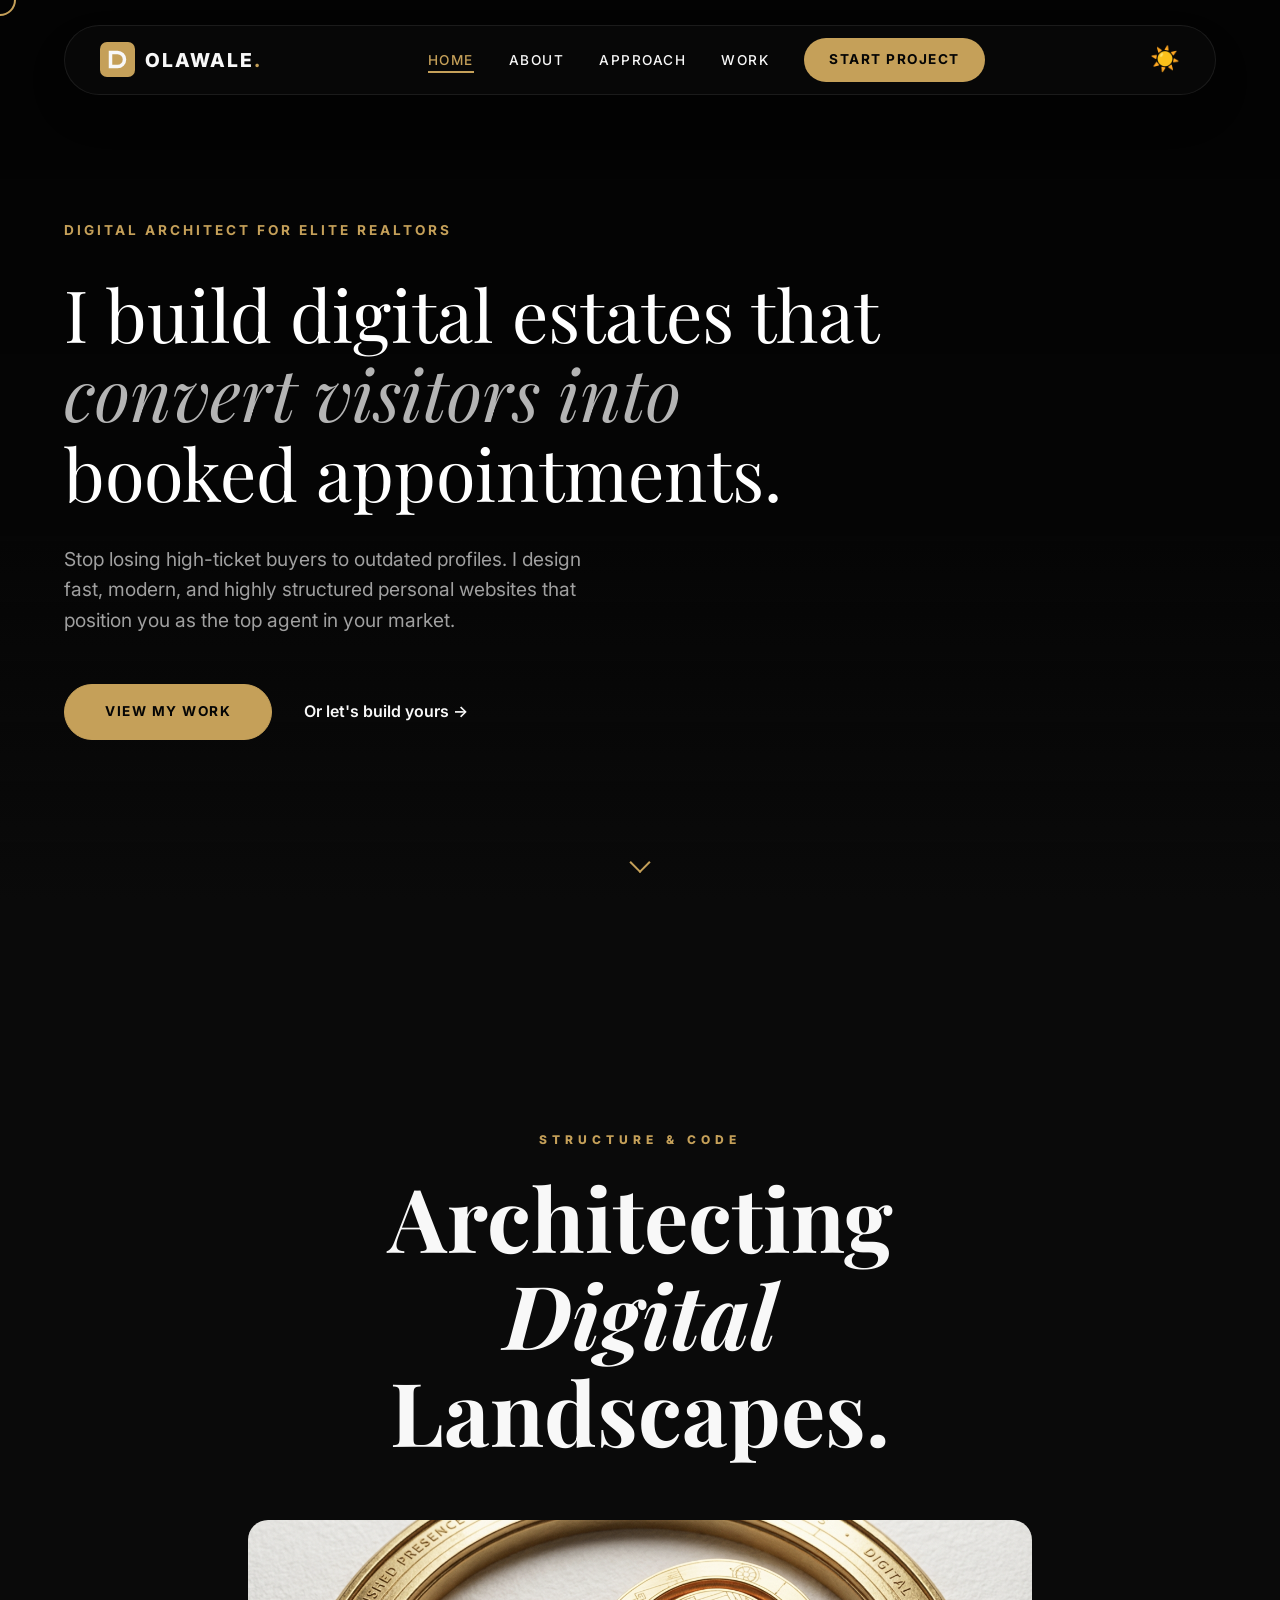
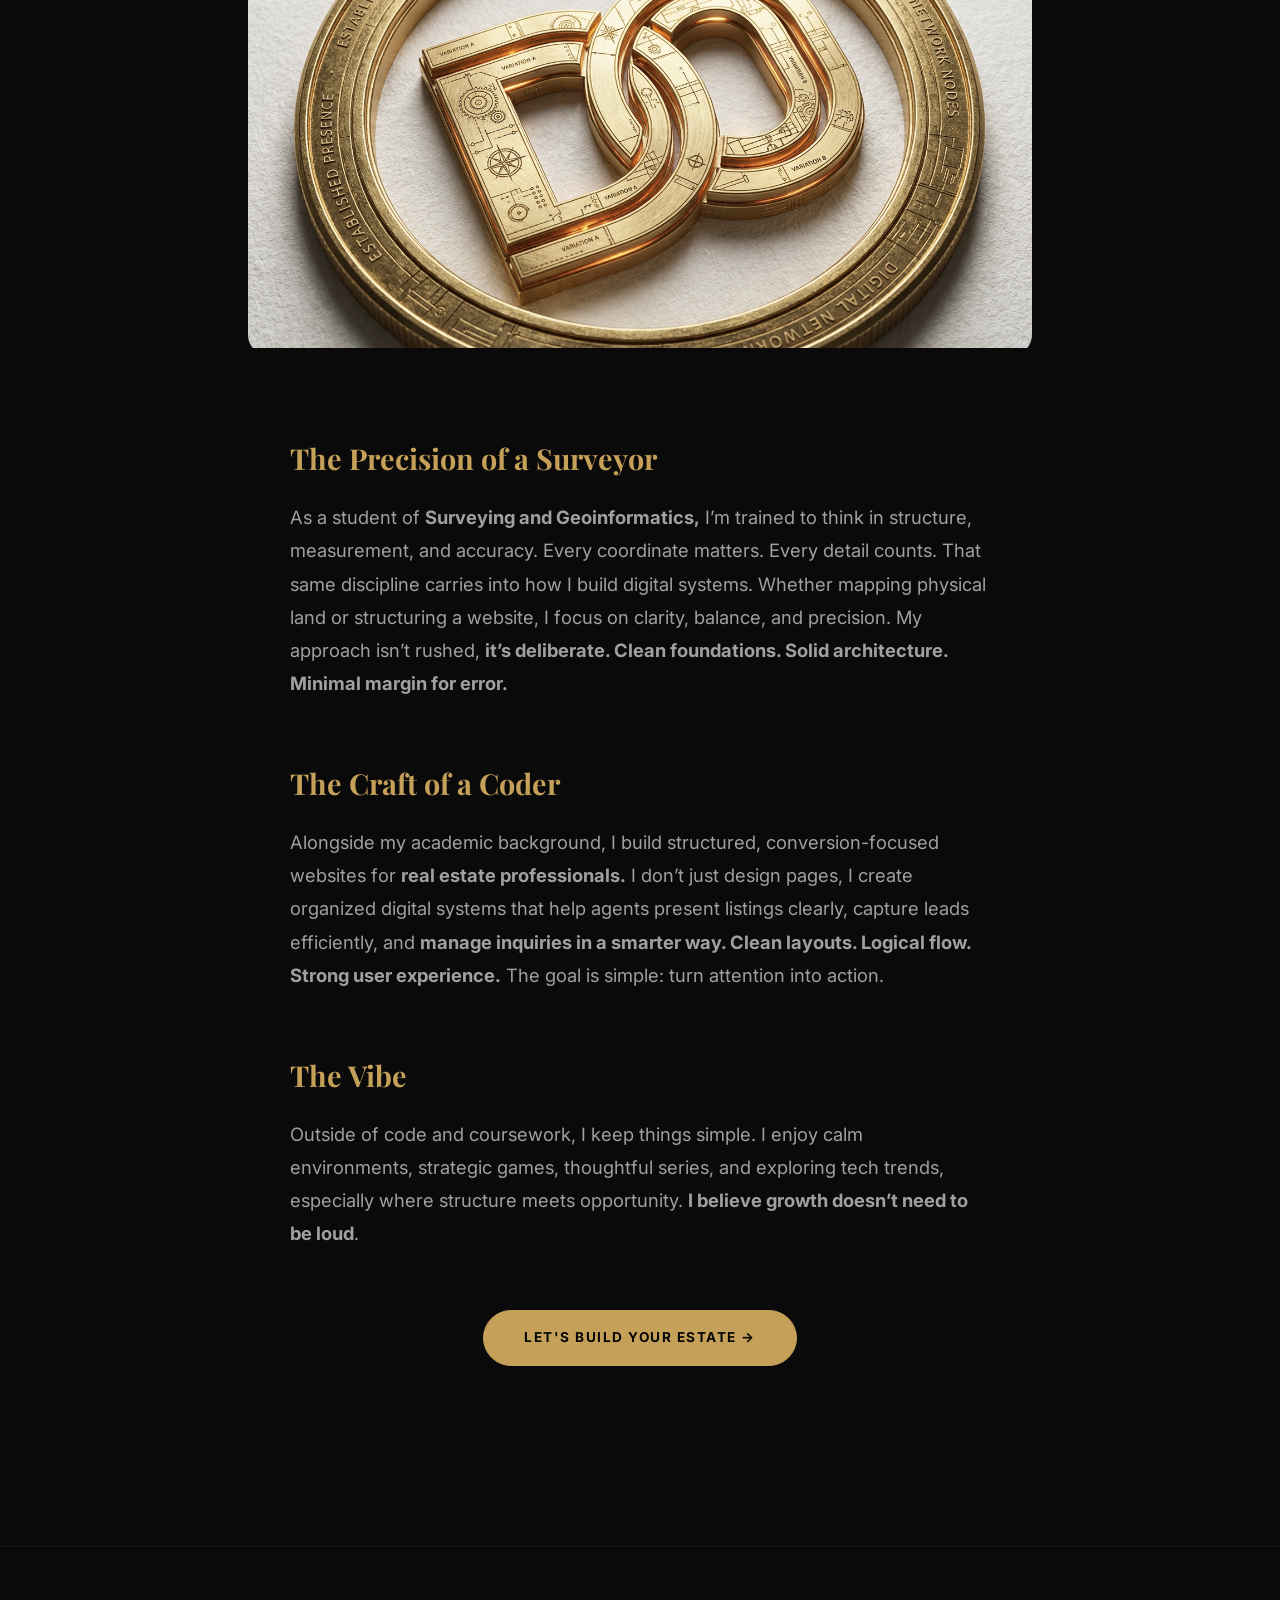
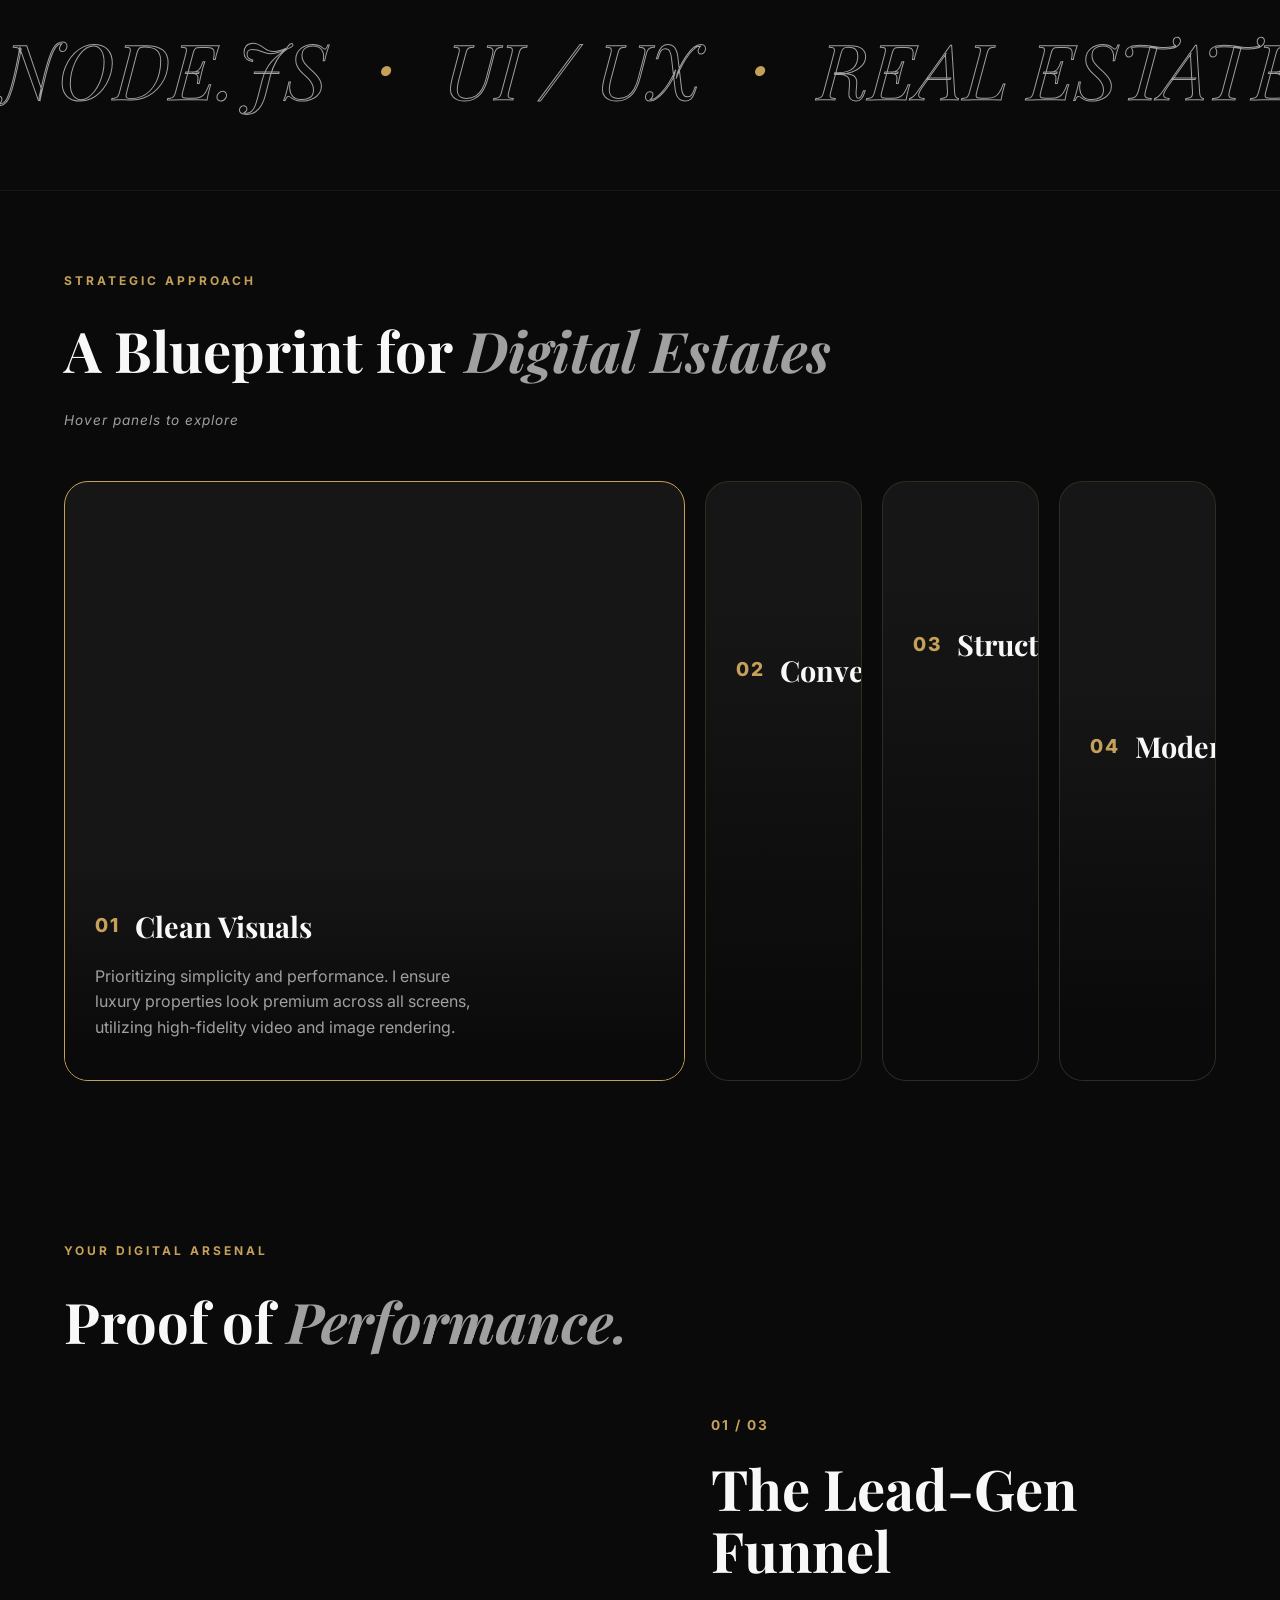
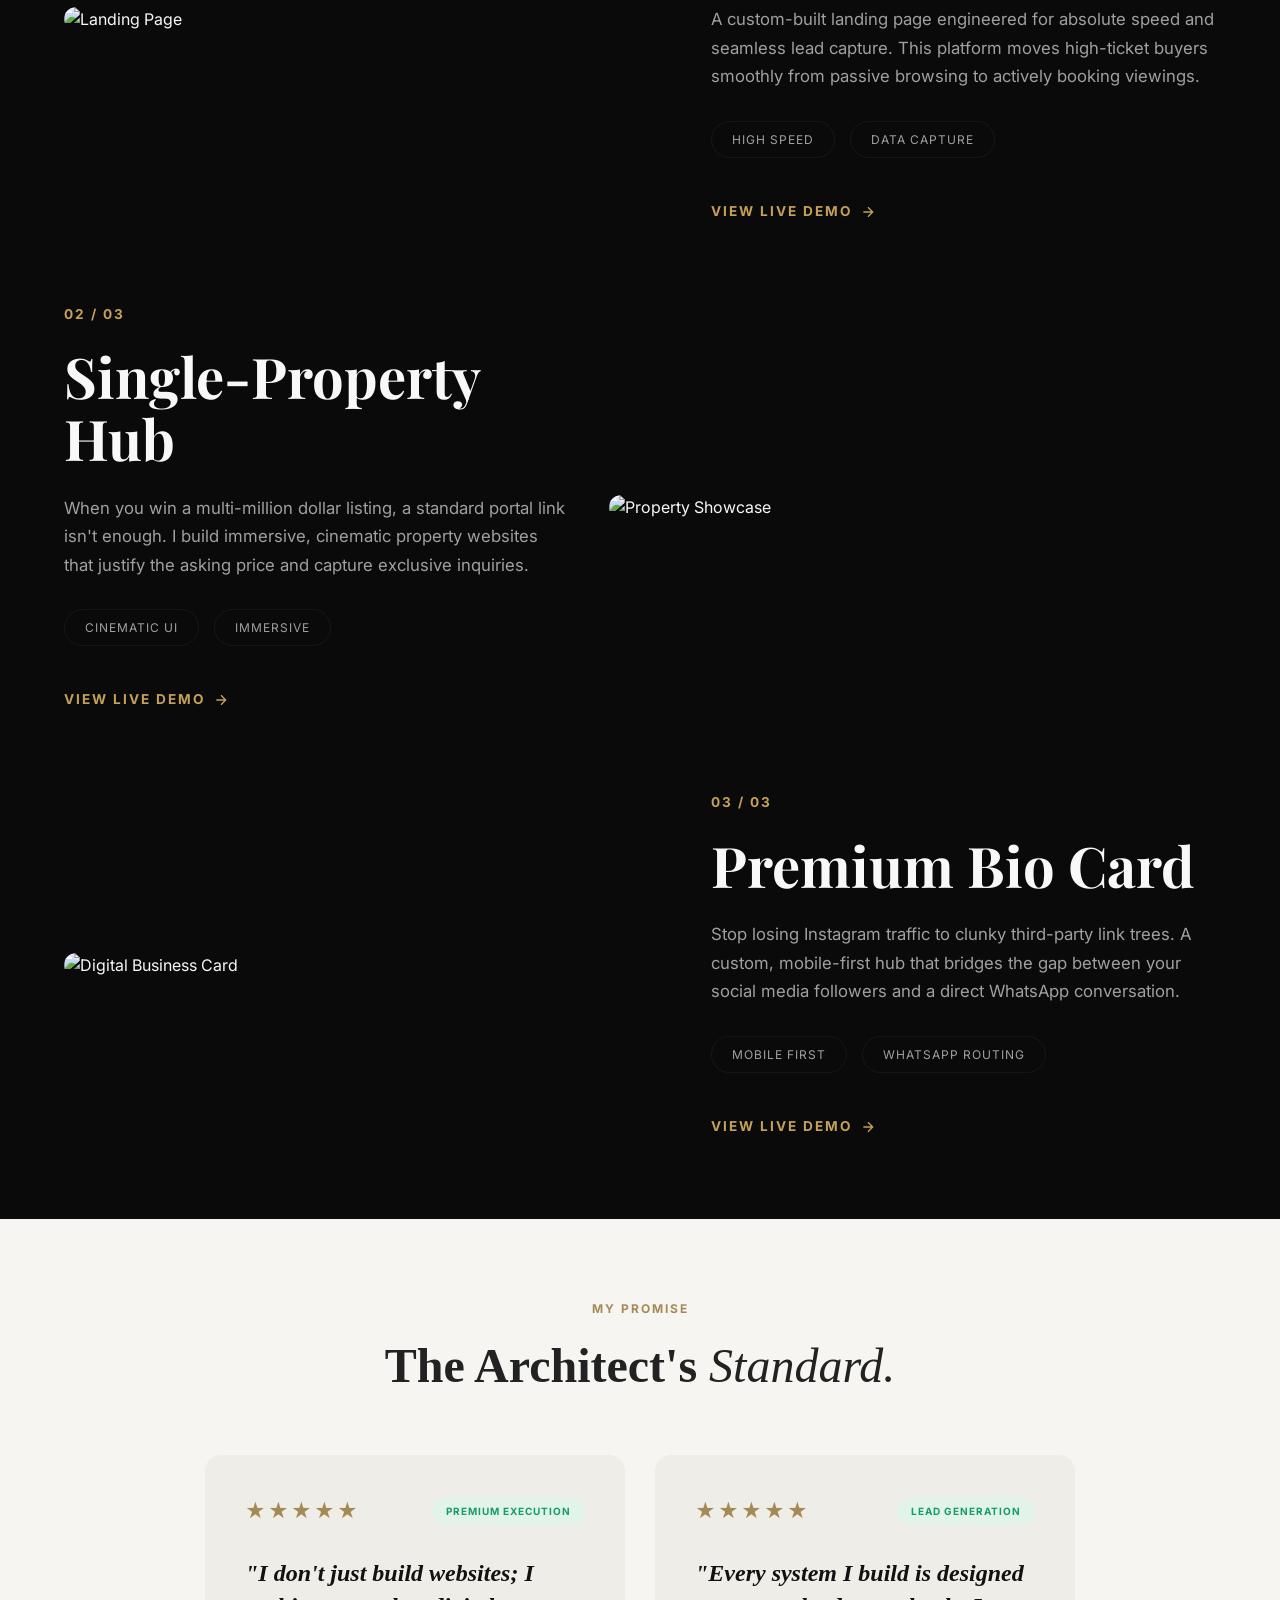
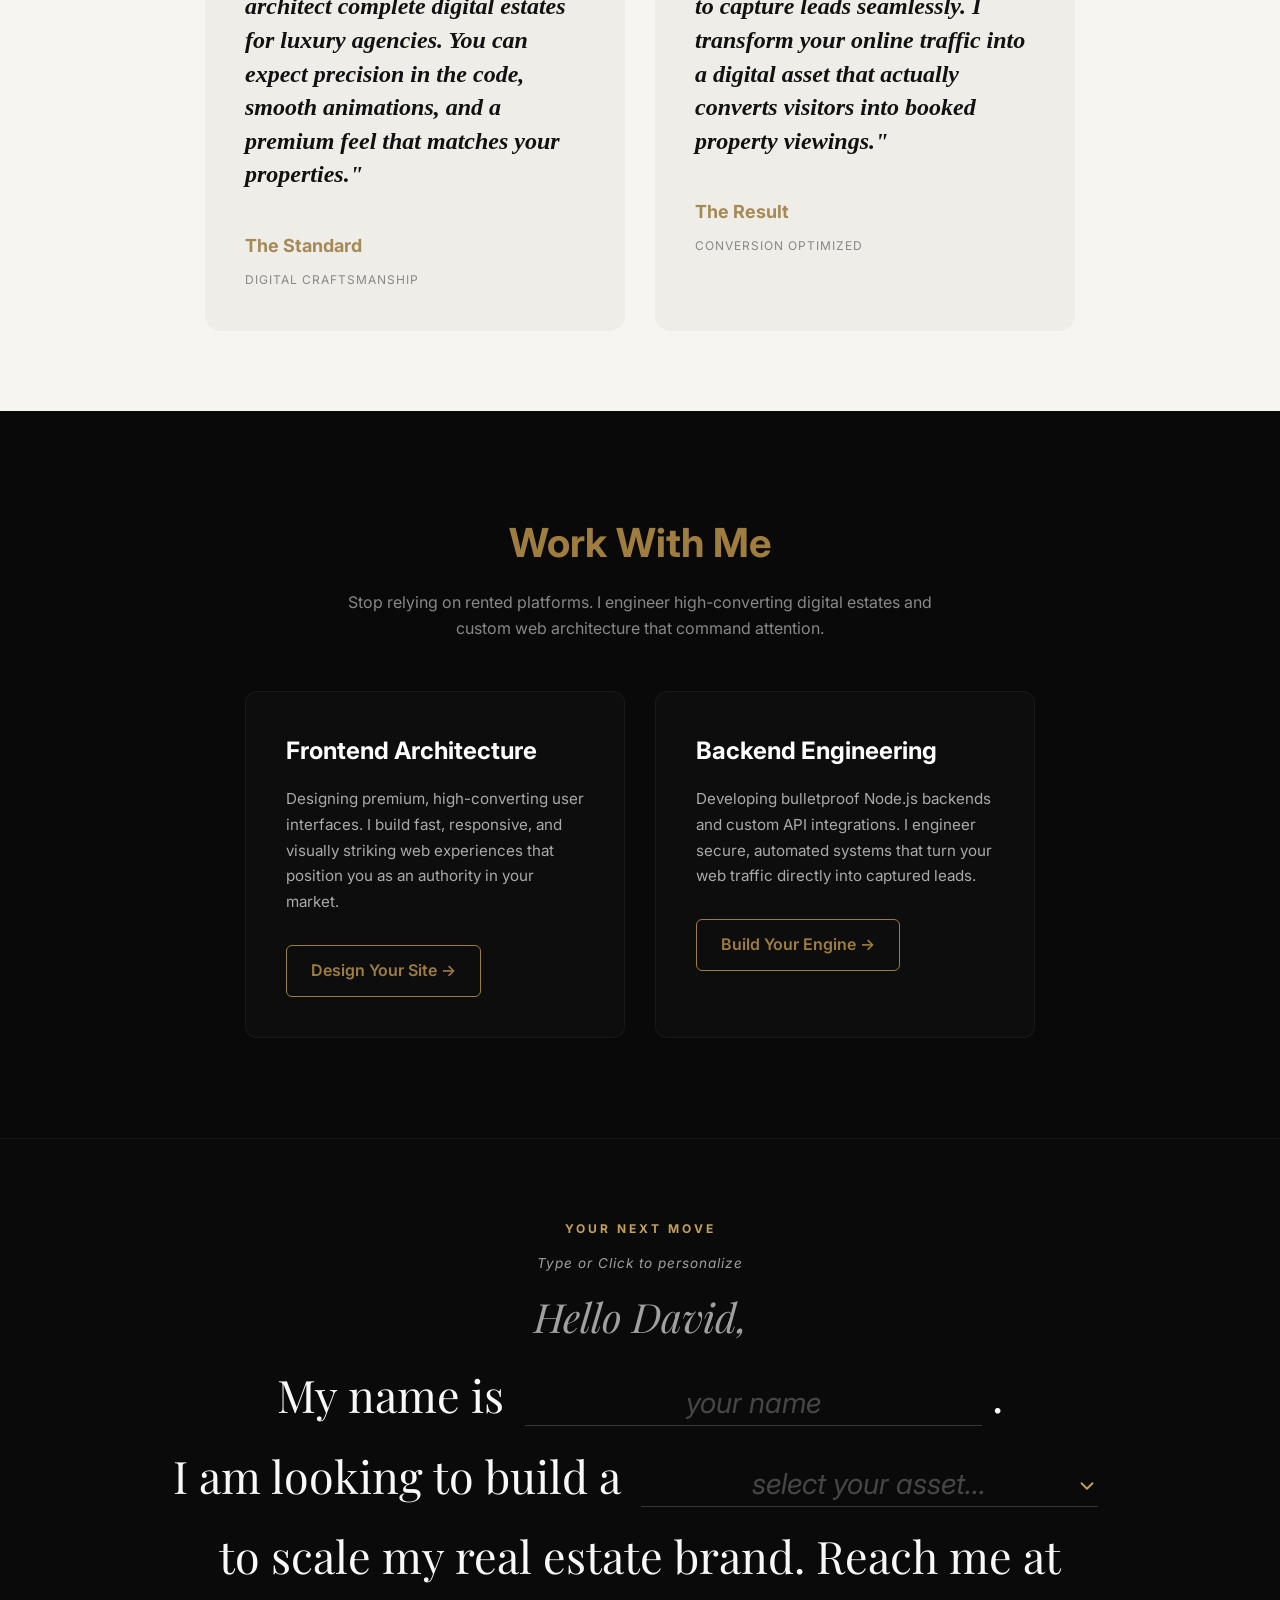
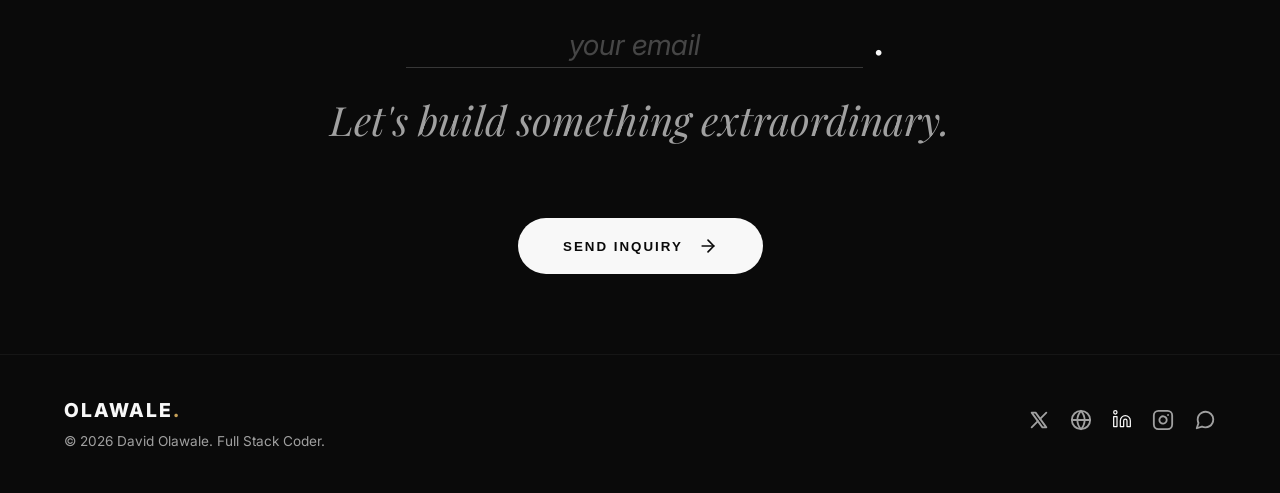
==== commit 9841e5b4: "constuct the wor-with-me and added parrallex to it" ====
--- a/index.html
+++ b/index.html
@@ -390,34 +390,30 @@
 
 
 
-    <section id="work-with-me" style="padding: 80px 20px; background-color: #0a0a0a; color: #fff; text-align: center;">
-        <h2 style="color: #9e7d3e; font-size: 2.5rem; margin-bottom: 10px;">Work With Me</h2>
-        <p style="color: #888; margin-bottom: 50px; max-width: 600px; margin-left: auto; margin-right: auto;">
-            Stop relying on rented platforms. I engineer high-converting digital estates and custom web architecture that command attention.
-        </p>
-
-        <div style="display: flex; justify-content: center; gap: 30px; flex-wrap: wrap; max-width: 1000px; margin: 0 auto;">
-            
-            <div style="border: 1px solid #222; padding: 40px; border-radius: 8px; width: 100%; max-width: 350px; background: #111; text-align: left;">
-                <h3 style="font-size: 1.5rem; margin-top: 0;">Frontend Architecture</h3>
-                <p style="color: #aaa; font-size: 0.95rem; line-height: 1.6; margin-bottom: 25px;">
-                    Designing premium, high-converting user interfaces. I build fast, responsive, and visually striking web experiences that position you as an authority in your market.
-                </p>
-                <a href="#contact-info" style="display: inline-block; padding: 10px 20px; border: 1px solid #9e7d3e; color: #9e7d3e; text-decoration: none; border-radius: 4px; font-weight: bold; transition: 0.3s;">
-                    Design Your Site &rarr;
-                </a>
-            </div>
-
-            <div style="border: 1px solid #222; padding: 40px; border-radius: 8px; width: 100%; max-width: 350px; background: #111; text-align: left;">
-                <h3 style="font-size: 1.5rem; margin-top: 0;">Backend Engineering</h3>
-                <p style="color: #aaa; font-size: 0.95rem; line-height: 1.6; margin-bottom: 25px;">
-                    Developing bulletproof Node.js backends and custom API integrations. I engineer secure, automated systems that turn your web traffic directly into captured leads.
-                </p>
-                <a href="#contact-info" style="display: inline-block; padding: 10px 20px; border: 1px solid #9e7d3e; color: #9e7d3e; text-decoration: none; border-radius: 4px; font-weight: bold; transition: 0.3s;">
-                    Build Your Engine &rarr;
-                </a>
-            </div>
-
+    <section id="work-with-me" class="parallax-work-wrapper">
+        <div class="work-content">
+            <h2 class="work-title">Work With Me</h2>
+            <p class="work-subtitle">
+                Stop relying on rented platforms. I engineer high-converting digital estates and custom web architecture that command attention.
+            </p>
+
+            <div class="work-cards-container">
+                <div class="work-card">
+                    <h3>Frontend Architecture</h3>
+                    <p>
+                        Designing premium, high-converting user interfaces. I build fast, responsive, and visually striking web experiences that position you as an authority in your market.
+                    </p>
+                    <a href="#contact-info" class="work-btn">Design Your Site &rarr;</a>
+                </div>
+
+                <div class="work-card">
+                    <h3>Backend Engineering</h3>
+                    <p>
+                        Developing bulletproof Node.js backends and custom API integrations. I engineer secure, automated systems that turn your web traffic directly into captured leads.
+                    </p>
+                    <a href="#contact-info" class="work-btn">Build Your Engine &rarr;</a>
+                </div>
+            </div>
         </div>
     </section>
 
--- a/assets/css/index.css
+++ b/assets/css/index.css
@@ -459,6 +459,181 @@
   font-size: 12px;
   letter-spacing: 1px;
 }
+
+
+
+
+
+
+
+/* =========================================
+   WORK WITH ME - PARALLAX & CARDS
+   ========================================= */
+
+/* --- 1. Parallax Background & Overlay --- */
+.parallax-work-wrapper {
+    position: relative;
+    /* Put a cool tech/architecture image in your img folder */
+    background-image: url('../img/work-bg.jpg'); 
+    background-attachment: fixed;
+    background-position: center;
+    background-size: cover;
+    background-repeat: no-repeat;
+    padding: 100px 20px;
+    text-align: center;
+    color: #fff;
+    z-index: 1;
+}
+
+/* Dark Glass Overlay (Default) */
+.parallax-work-wrapper::before {
+    content: '';
+    position: absolute;
+    top: 0; left: 0;
+    width: 100%; height: 100%;
+    background: rgba(10, 10, 10, 0.88); /* Deep tint so text pops */
+    z-index: -1;
+}
+
+/* Ensure content sits above the glass */
+.work-content {
+    position: relative;
+    z-index: 2;
+}
+
+/* --- 2. Typography --- */
+.work-title {
+    color: #9e7d3e;
+    font-size: 2.5rem;
+    margin-bottom: 15px;
+}
+
+.work-subtitle {
+    color: #888;
+    margin: 0 auto 50px auto;
+    max-width: 600px;
+    line-height: 1.6;
+}
+
+/* --- 3. Card Container & Glassmorphism --- */
+.work-cards-container {
+    display: flex;
+    justify-content: center;
+    gap: 30px;
+    flex-wrap: wrap;
+    max-width: 1000px;
+    margin: 0 auto;
+}
+
+.work-card {
+    border: 1px solid rgba(255, 255, 255, 0.05);
+    padding: 40px;
+    border-radius: 12px;
+    width: 100%;
+    max-width: 380px;
+    text-align: left;
+    /* Frosted Glass Effect */
+    background: rgba(17, 17, 17, 0.6);
+    backdrop-filter: blur(12px); 
+    -webkit-backdrop-filter: blur(12px);
+    transition: transform 0.3s ease, border-color 0.3s ease;
+}
+
+.work-card:hover {
+    transform: translateY(-5px);
+    border-color: #9e7d3e;
+}
+
+.work-card h3 {
+    font-size: 1.5rem;
+    margin-top: 0;
+    margin-bottom: 15px;
+    color: #fff;
+}
+
+.work-card p {
+    color: #aaa;
+    font-size: 0.95rem;
+    line-height: 1.7;
+    margin-bottom: 30px;
+}
+
+/* --- 4. Premium Buttons --- */
+.work-btn {
+    display: inline-block;
+    padding: 12px 24px;
+    border: 1px solid #9e7d3e;
+    color: #9e7d3e;
+    text-decoration: none;
+    border-radius: 6px;
+    font-weight: 600;
+    transition: all 0.3s ease;
+}
+
+.work-btn:hover {
+    background: #9e7d3e;
+    color: #0a0a0a;
+}
+
+
+/* =========================================
+   LIGHT MODE OVERRIDES
+   ========================================= */
+body.light-mode .parallax-work-wrapper::before {
+    background: rgba(245, 245, 245, 0.90); /* White glass overlay */
+}
+
+body.light-mode .work-title {
+    color: #b89047; /* Slightly darker gold for readability */
+}
+
+body.light-mode .work-subtitle {
+    color: #555;
+}
+
+body.light-mode .work-card {
+    background: rgba(255, 255, 255, 0.7);
+    border: 1px solid rgba(0, 0, 0, 0.1);
+}
+
+body.light-mode .work-card h3 {
+    color: #111;
+}
+
+body.light-mode .work-card p {
+    color: #444;
+}
+
+body.light-mode .work-btn:hover {
+    color: #fff;
+}
+
+
+/* =========================================
+   MOBILE RESPONSIVENESS
+   ========================================= */
+@media (max-width: 768px) {
+    .parallax-work-wrapper {
+        padding: 70px 15px;
+        /* iOS mobile struggles with fixed parallax, this ensures it looks perfect on phones */
+        background-attachment: scroll; 
+    }
+
+    .work-title {
+        font-size: 2rem;
+    }
+
+    .work-cards-container {
+        flex-direction: column;
+        align-items: center;
+        gap: 20px;
+    }
+
+    .work-card {
+        padding: 30px;
+    }
+}
+
 
 
 
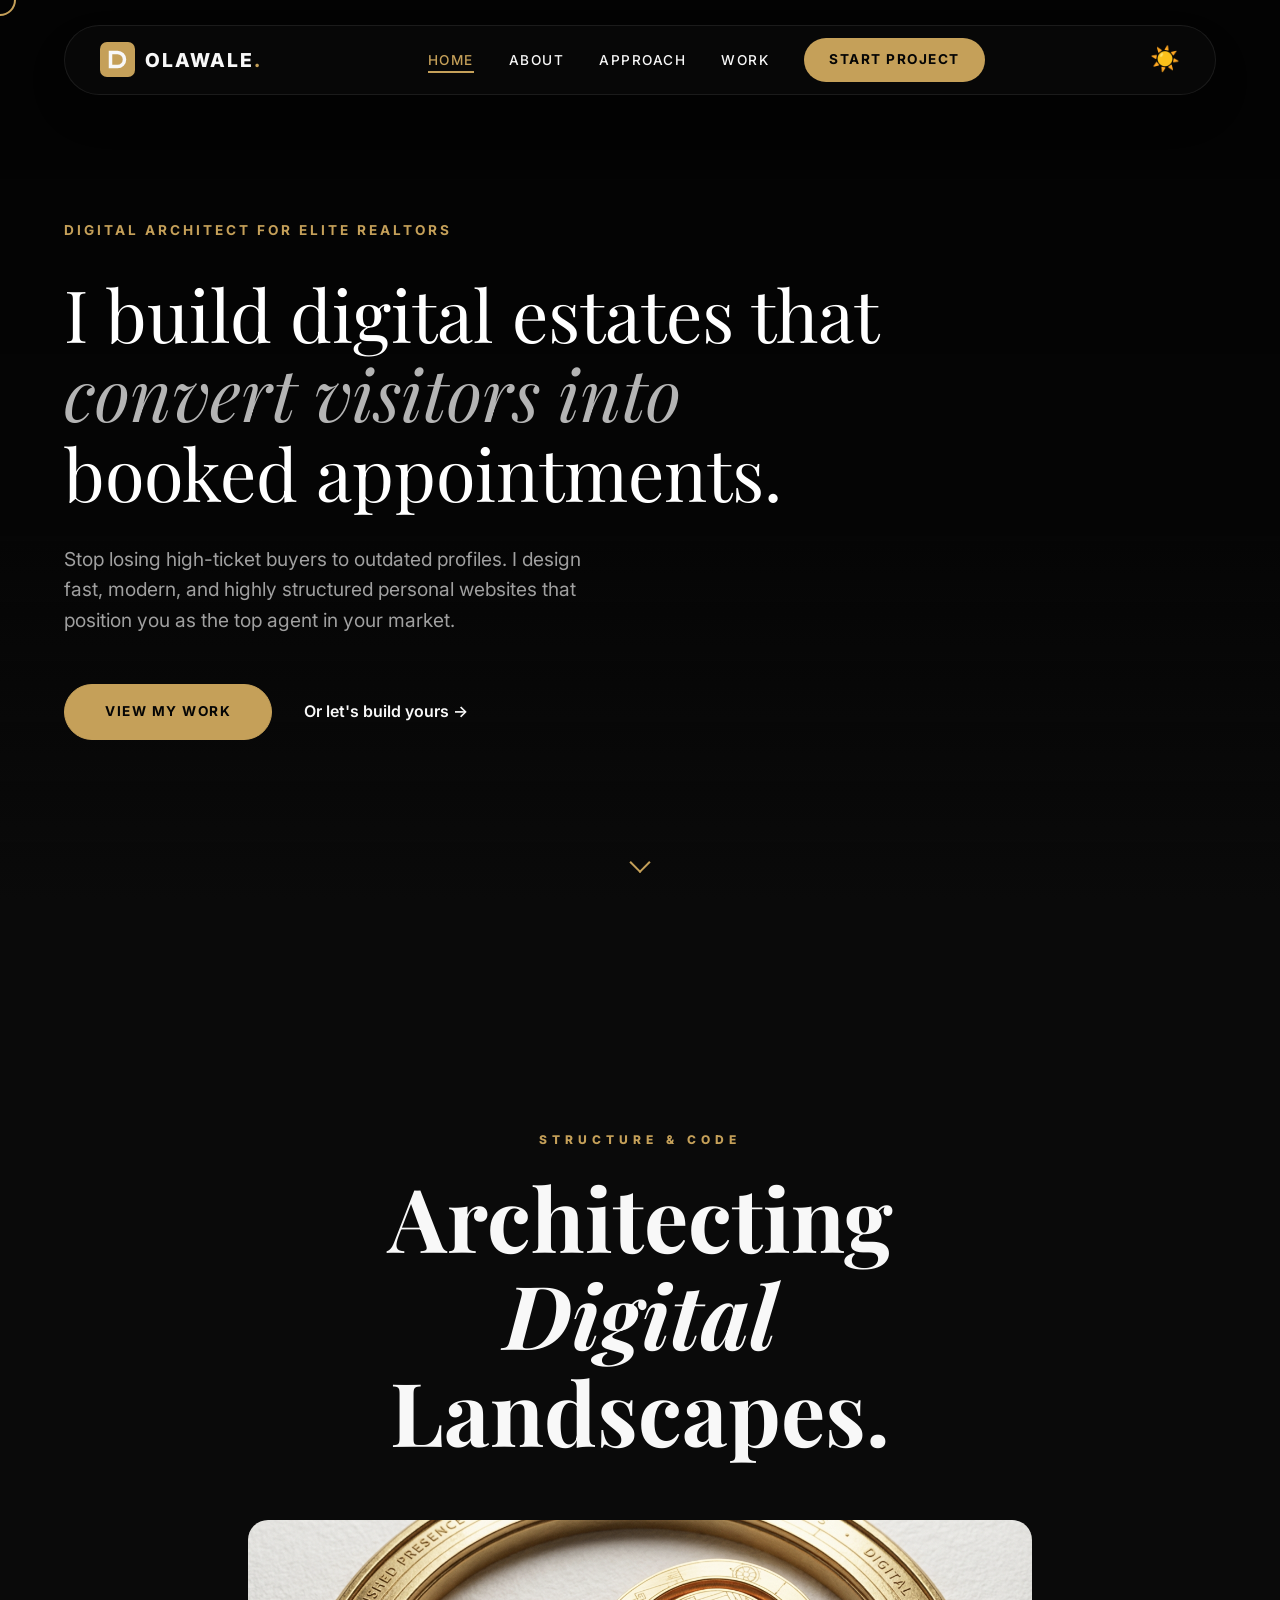
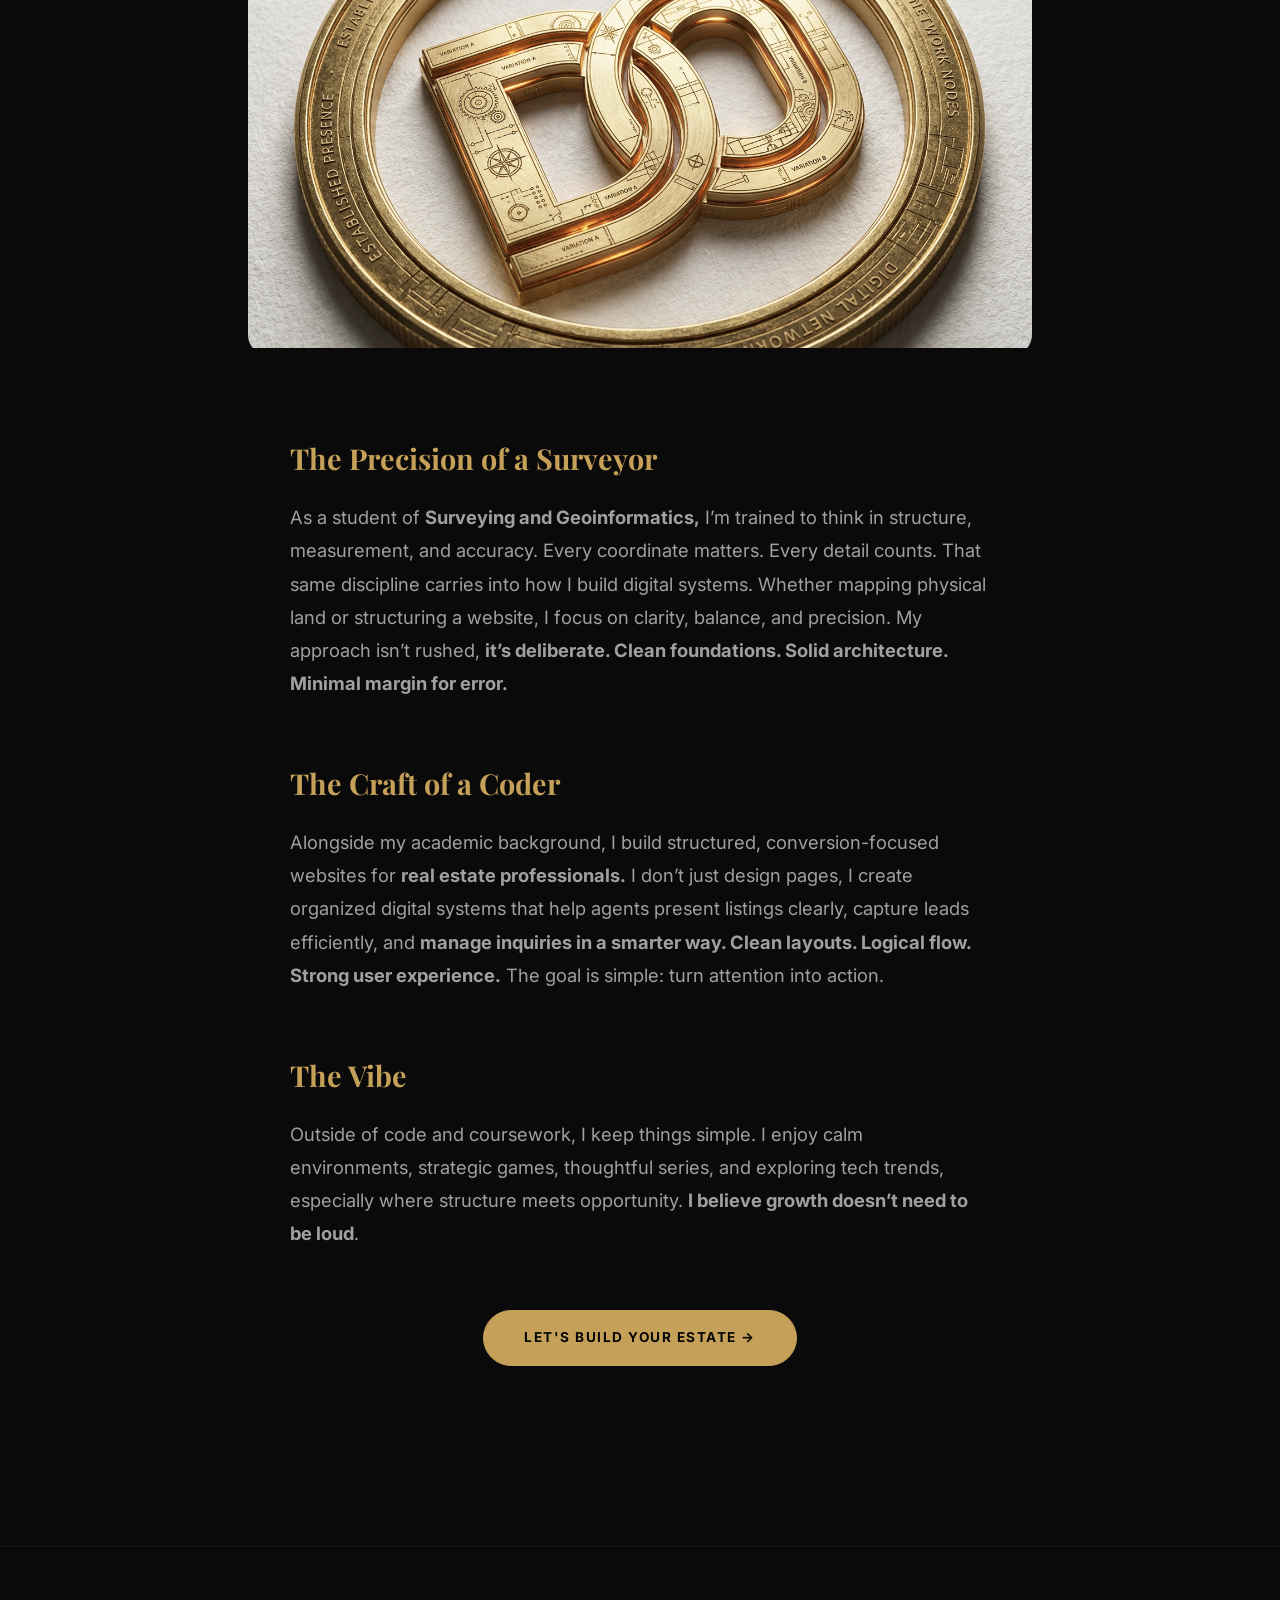
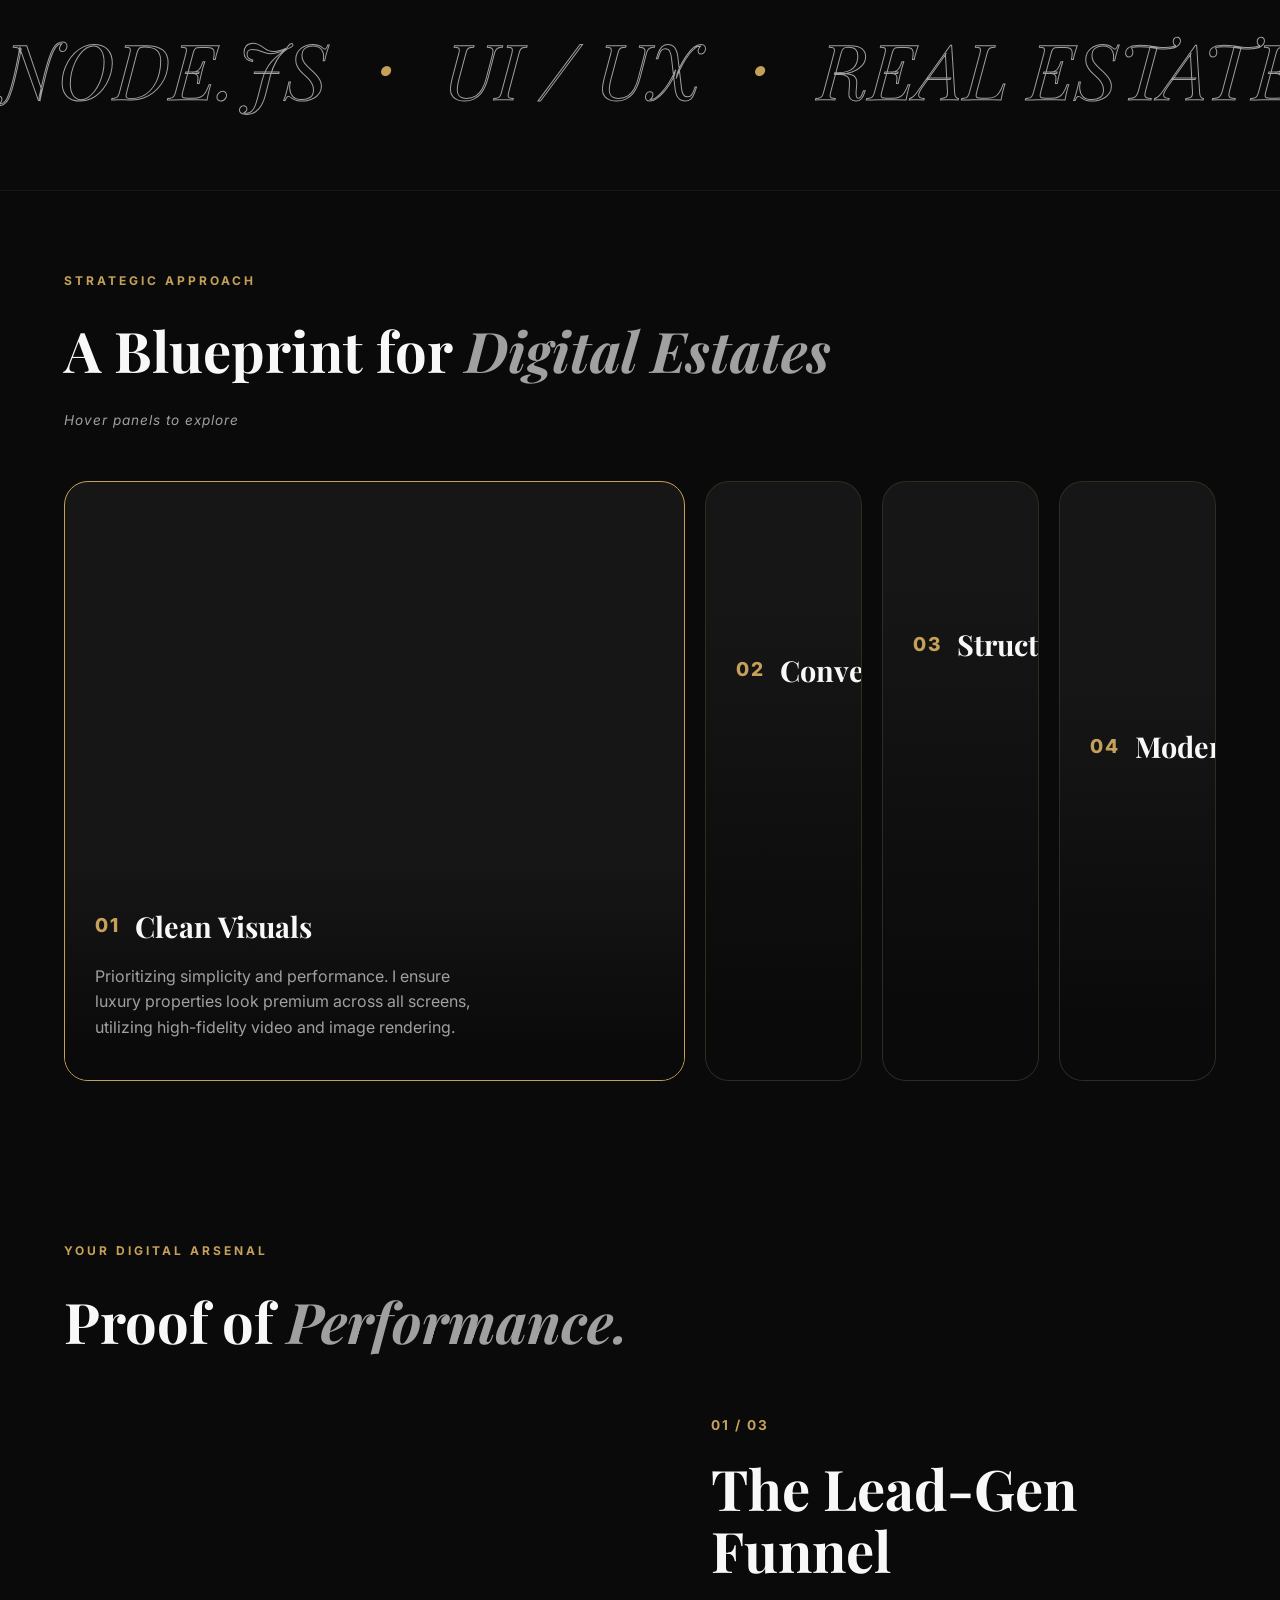
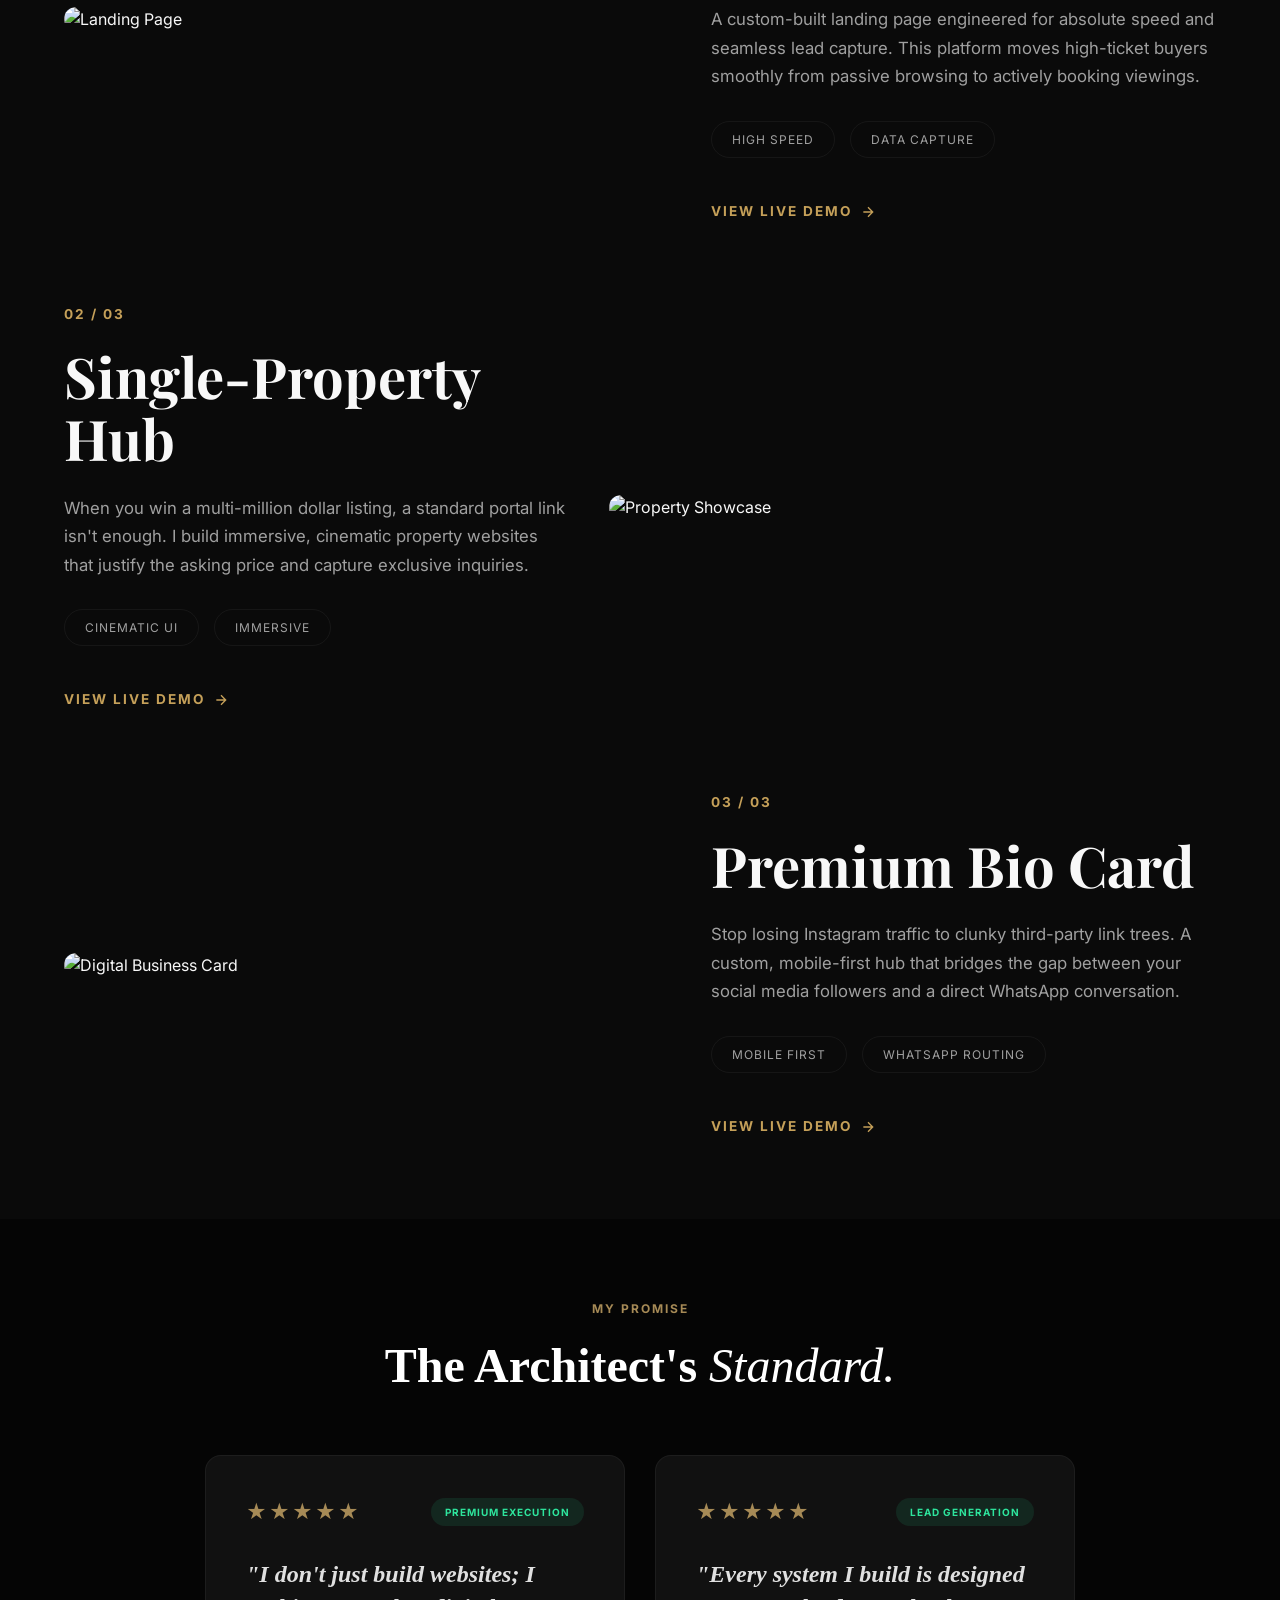
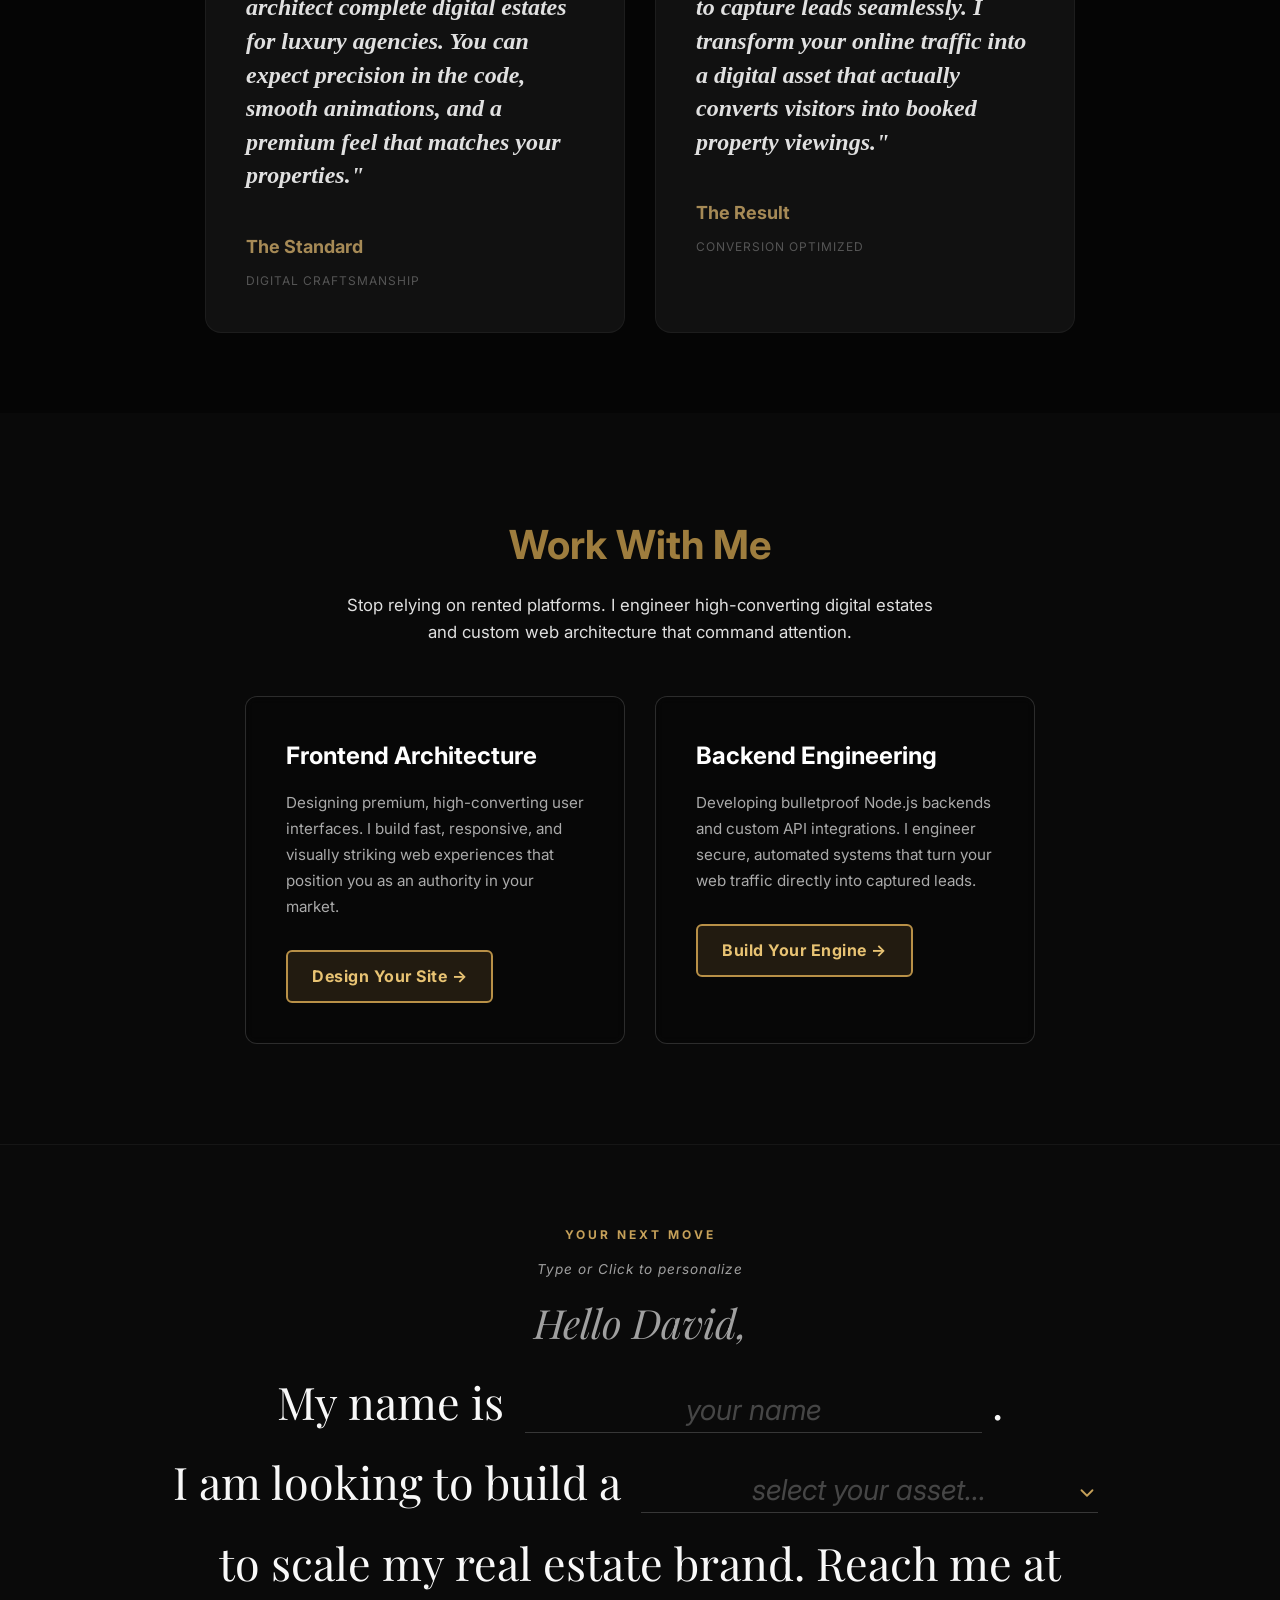
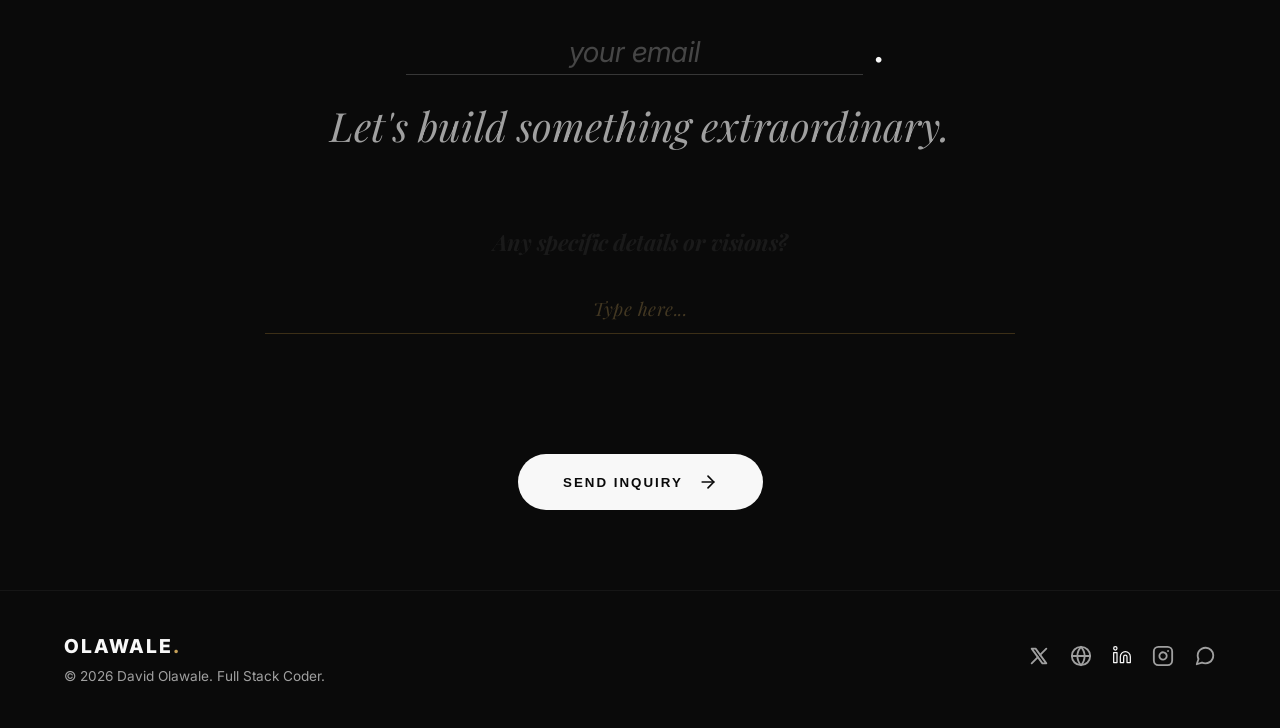
==== commit be2938cd: "feat: implement exquisite message section and luxury success modal architecture" ====
--- a/index.html
+++ b/index.html
@@ -472,6 +472,17 @@
                         </span>. 
                         <br><em class="closing">Let's build something extraordinary.</em>
                     </h2>
+
+                    <div class="custom-message-box">
+                        <span class="message-prompt">Any specific details or visions?</span>
+                        <textarea 
+                            id="client-message" 
+                            name="message" 
+                            class="nl-message-input" 
+                            placeholder="Type here..." 
+                            rows="1"
+                        ></textarea>
+                    </div>
                     
                     <div class="nl-submit-wrapper">
                         <button type="submit" class="magnetic-btn" id="submit-btn">
@@ -522,6 +533,20 @@
 
     <button id="backToTop">↑</button>
 
+
+    <div id="success-modal" class="modal-overlay">
+        <div class="modal-content">
+            <div class="modal-brand">THE DIGITAL ESTATE</div>
+            <h2 class="modal-title">Inquiry <em>Secured.</em></h2>
+            <div class="modal-line"></div>
+            <p class="modal-text">
+                Your vision has been transmitted to our private vault. 
+                Expect a confidential consultation within 24 hours.
+            </p>
+            <button id="close-modal" class="modal-btn">Return to Estate</button>
+        </div>
+    </div>
+
     <script src="assets/js/index.js"></script>
 </body>
 </html>
--- a/assets/css/index.css
+++ b/assets/css/index.css
@@ -22,7 +22,7 @@
     --transition: all 0.4s cubic-bezier(0.2, 1, 0.3, 1);
 }
 
-/* Light Mode Overrides */
+/* Light Mode Base Overrides */
 body.light-mode {
     --bg-color: #f3f2ef; 
     --text-main: #1a1a1a;
@@ -36,20 +36,19 @@
     --overlay-color: linear-gradient(to bottom, rgba(243,242,239,0) 0%, rgba(243,242,239,0.1) 70%, var(--bg-color) 100%);
 }
 
-a {
-    color: inherit; 
-    text-decoration: none; 
-}
-
-a:visited {
-    color: #333333; 
-}
-
 /* =========================================
    2. CORE RESETS & TYPOGRAPHY
    ========================================= */
-* { margin: 0; padding: 0; box-sizing: border-box; }
-html { scroll-behavior: smooth; font-size: 16px; }
+* { 
+    margin: 0; 
+    padding: 0; 
+    box-sizing: border-box; 
+}
+
+html { 
+    scroll-behavior: smooth; 
+    font-size: 16px; 
+}
 
 body {
     background-color: var(--bg-color);
@@ -60,99 +59,279 @@
     overflow-x: hidden;
 }
 
+a { 
+    color: inherit; 
+    text-decoration: none; 
+}
+
+a:visited { 
+    color: #333333; 
+}
+
 /* =========================================
    3. PREMIUM UI (CURSOR & PRELOADER)
    ========================================= */
 @media (pointer: fine) {
-    body, a, button, input, select, textarea { cursor: none !important; }
+    body, a, button, input, select, textarea { 
+        cursor: none !important; 
+    }
     
     .custom-cursor {
-        position: fixed; top: 0; left: 0; width: 32px; height: 32px;
-        border: 2px solid var(--gold); border-radius: 50%;
-        pointer-events: none; z-index: 100000;
+        position: fixed; 
+        top: 0; 
+        left: 0; 
+        width: 32px; 
+        height: 32px;
+        border: 2px solid var(--gold); 
+        border-radius: 50%;
+        pointer-events: none; 
+        z-index: 100000;
         transform: translate(-50%, -50%);
         transition: width 0.3s var(--transition), height 0.3s var(--transition), background-color 0.3s ease;
         will-change: transform, width, height;
     }
+
     .custom-cursor.hover-state {
-        width: 60px; height: 60px; background-color: rgba(197, 160, 89, 0.1);
-        backdrop-filter: blur(2px); border: 1px solid var(--gold);
+        width: 60px; 
+        height: 60px; 
+        background-color: rgba(197, 160, 89, 0.1);
+        backdrop-filter: blur(2px); 
+        border: 1px solid var(--gold);
     }
 }
-@media (pointer: coarse) { .custom-cursor { display: none; } }
+
+@media (pointer: coarse) { 
+    .custom-cursor { display: none; } 
+}
 
 #preloader {
-    position: fixed; top: 0; left: 0; width: 100%; height: 100vh;
-    background: var(--bg-color); z-index: 9999;
-    display: flex; justify-content: center; align-items: center;
+    position: fixed; 
+    top: 0; 
+    left: 0; 
+    width: 100%; 
+    height: 100vh;
+    background: var(--bg-color); 
+    z-index: 9999;
+    display: flex; 
+    justify-content: center; 
+    align-items: center;
     transition: opacity 0.8s ease, visibility 0.8s ease;
 }
-#preloader.loaded { opacity: 0; visibility: hidden; pointer-events: none; }
-.loader-content { width: 300px; text-align: center; }
-.loader-text { font-family: 'Inter', sans-serif; font-size: 0.8rem; font-weight: 700; letter-spacing: 3px; color: var(--gold); margin-bottom: 15px; text-transform: uppercase; }
-.loader-bar-container { width: 100%; height: 2px; background: rgba(197, 160, 89, 0.2); position: relative; overflow: hidden; }
-.loader-bar { position: absolute; top: 0; left: 0; height: 100%; width: 0%; background: var(--gold); transition: width 0.2s linear; }
+
+#preloader.loaded { 
+    opacity: 0; 
+    visibility: hidden; 
+    pointer-events: none; 
+}
+
+.loader-content { 
+    width: 300px; 
+    text-align: center; 
+}
+
+.loader-text { 
+    font-family: 'Inter', sans-serif; 
+    font-size: 0.8rem; 
+    font-weight: 700; 
+    letter-spacing: 3px; 
+    color: var(--gold); 
+    margin-bottom: 15px; 
+    text-transform: uppercase; 
+}
+
+.loader-bar-container { 
+    width: 100%; 
+    height: 2px; 
+    background: rgba(197, 160, 89, 0.2); 
+    position: relative; 
+    overflow: hidden; 
+}
+
+.loader-bar { 
+    position: absolute; 
+    top: 0; 
+    left: 0; 
+    height: 100%; 
+    width: 0%; 
+    background: var(--gold); 
+    transition: width 0.2s linear; 
+}
 
 /* =========================================
    4. MASTER NAVIGATION (FLOOFY CAPSULE)
    ========================================= */
 .navbar {
-    position: fixed; top: 25px; left: 50%; transform: translateX(-50%);
-    width: 90%; max-width: 1200px; padding: 12px 35px;
-    display: flex; justify-content: space-between; align-items: center;
-    z-index: 2000; border-radius: 100px;
+    position: fixed; 
+    top: 25px; 
+    left: 50%; 
+    transform: translateX(-50%);
+    width: 90%; 
+    max-width: 1200px; 
+    padding: 12px 35px;
+    display: flex; 
+    justify-content: space-between; 
+    align-items: center;
+    z-index: 2000; 
+    border-radius: 100px;
     background: var(--nav-bg);
-    backdrop-filter: blur(24px) saturate(180%); -webkit-backdrop-filter: blur(24px) saturate(180%);
+    backdrop-filter: blur(24px) saturate(180%); 
+    -webkit-backdrop-filter: blur(24px) saturate(180%);
     border: 1px solid var(--nav-border);
     box-shadow: 0 20px 40px rgba(0, 0, 0, 0.1);
     transition: var(--transition);
 }
 
-.logo { display: flex; align-items: center; gap: 10px; }
-.logo-text { font-weight: 800; letter-spacing: 2px; font-size: 1.2rem; color: var(--text-main); font-family: 'Inter', sans-serif; transition: color 0.3s ease; }
-.logo-text span { color: var(--gold); }
-.logo svg path { stroke: var(--text-main); transition: stroke 0.3s ease; }
-
-.desktop-links { display: flex; gap: 35px; list-style: none; align-items: center; }
+.logo { 
+    display: flex; 
+    align-items: center; 
+    gap: 10px; 
+}
+
+.logo-text { 
+    font-weight: 800; 
+    letter-spacing: 2px; 
+    font-size: 1.2rem; 
+    color: var(--text-main); 
+    font-family: 'Inter', sans-serif; 
+    transition: color 0.3s ease; 
+}
+
+.logo-text span { 
+    color: var(--gold); 
+}
+
+.logo svg path { 
+    stroke: var(--text-main); 
+    transition: stroke 0.3s ease; 
+}
+
+.desktop-links { 
+    display: flex; 
+    gap: 35px; 
+    list-style: none; 
+    align-items: center; 
+}
+
 .desktop-links a {
-    text-decoration: none; color: var(--text-main); font-size: 0.85rem;
-    font-weight: 500; text-transform: uppercase; letter-spacing: 1.5px;
-    position: relative; padding-bottom: 5px; transition: color 0.3s ease;
-}
+    text-decoration: none; 
+    color: var(--text-main); 
+    font-size: 0.85rem;
+    font-weight: 500; 
+    text-transform: uppercase; 
+    letter-spacing: 1.5px;
+    position: relative; 
+    padding-bottom: 5px; 
+    transition: color 0.3s ease;
+}
+
 .desktop-links a:not(.btn-cta)::after {
-    content: ''; position: absolute; bottom: 0; left: 0;
-    width: 0%; height: 2px; background: var(--gold); transition: width 0.3s ease;
-}
-.desktop-links a:not(.btn-cta):hover, .desktop-links a.active { color: var(--gold); }
-.desktop-links a:not(.btn-cta):hover::after, .desktop-links a.active::after { width: 100%; }
+    content: ''; 
+    position: absolute; 
+    bottom: 0; 
+    left: 0;
+    width: 0%; 
+    height: 2px; 
+    background: var(--gold); 
+    transition: width 0.3s ease;
+}
+
+.desktop-links a:not(.btn-cta):hover, 
+.desktop-links a.active { 
+    color: var(--gold); 
+}
+
+.desktop-links a:not(.btn-cta):hover::after, 
+.desktop-links a.active::after { 
+    width: 100%; 
+}
 
 /* Theme Controls */
-.nav-controls { display: flex; align-items: center; gap: 25px; }
-#theme-toggle { background: transparent; border: none; cursor: pointer; padding: 0; font-size: 1.5rem; }
+.nav-controls { 
+    display: flex; 
+    align-items: center; 
+    gap: 25px; 
+}
+
+#theme-toggle { 
+    background: transparent; 
+    border: none; 
+    cursor: pointer; 
+    padding: 0; 
+    font-size: 1.5rem; 
+}
+
 #theme-toggle .sun { display: block; }
 #theme-toggle .moon { display: none; }
 body.light-mode #theme-toggle .sun { display: none; }
 body.light-mode #theme-toggle .moon { display: block; }
 
 /* Hamburger Menu */
-.hamburger { display: none; flex-direction: column; gap: 6px; background: transparent; border: none; cursor: pointer; z-index: 10000; }
-.hamburger span { width: 28px; height: 2px; background: var(--gold); transition: 0.4s ease; display: block; }
+.hamburger { 
+    display: none; 
+    flex-direction: column; 
+    gap: 6px; 
+    background: transparent; 
+    border: none; 
+    cursor: pointer; 
+    z-index: 10000; 
+}
+
+.hamburger span { 
+    width: 28px; 
+    height: 2px; 
+    background: var(--gold); 
+    transition: 0.4s ease; 
+    display: block; 
+}
+
 .hamburger.active span:nth-child(1) { transform: translateY(8px) rotate(45deg); }
 .hamburger.active span:nth-child(2) { opacity: 0; }
 .hamburger.active span:nth-child(3) { transform: translateY(-8px) rotate(-45deg); }
 
 /* Full-Screen Mobile Takeover Menu */
 .mobile-nav-overlay {
-    position: fixed; top: 0; left: -100%; width: 100%; height: 100vh;
-    background: var(--bg-color); z-index: 9999; display: flex; flex-direction: column;
+    position: fixed; 
+    top: 0; 
+    left: -100%; 
+    width: 100%; 
+    height: 100vh;
+    background: var(--bg-color); 
+    z-index: 9999; 
+    display: flex; 
+    flex-direction: column;
     transition: left 0.5s cubic-bezier(0.2, 1, 0.3, 1);
 }
-.mobile-nav-overlay.active { left: 0; }
-.mobile-menu-header { display: flex; justify-content: space-between; align-items: center; padding: 1.5rem 5%; }
-.close-mobile-menu { background: transparent; border: none; color: var(--text-main); font-size: 3.5rem; cursor: pointer; margin-top: -10px; }
-.mobile-links { flex: 1; display: flex; flex-direction: column; justify-content: center; align-items: center; list-style: none; gap: 2.5rem; }
-
-/* Restored: Dynamic Mobile Menu Interactions */
+
+.mobile-nav-overlay.active { 
+    left: 0; 
+}
+
+.mobile-menu-header { 
+    display: flex; 
+    justify-content: space-between; 
+    align-items: center; 
+    padding: 1.5rem 5%; 
+}
+
+.close-mobile-menu { 
+    background: transparent; 
+    border: none; 
+    color: var(--text-main); 
+    font-size: 3.5rem; 
+    cursor: pointer; 
+    margin-top: -10px; 
+}
+
+.mobile-links { 
+    flex: 1; 
+    display: flex; 
+    flex-direction: column; 
+    justify-content: center; 
+    align-items: center; 
+    list-style: none; 
+    gap: 2.5rem; 
+}
+
 .mobile-links a { 
     font-family: 'Playfair Display', serif; 
     color: var(--text-main); 
@@ -162,50 +341,129 @@
     display: inline-block; 
     transition: color 0.3s ease, font-style 0.3s ease; 
 }
+
 .mobile-links a:not(.btn-cta)::after {
-    content: ''; position: absolute; bottom: 2px; left: 0;
-    width: 0%; height: 2px; background: var(--gold); transition: width 0.4s cubic-bezier(0.2, 1, 0.3, 1);
-}
-.mobile-links a:not(.btn-cta):hover, .mobile-links a.active { color: var(--gold) !important; font-style: italic; }
-.mobile-links a:not(.btn-cta):hover::after, .mobile-links a.active::after { width: 100%; }
+    content: ''; 
+    position: absolute; 
+    bottom: 2px; 
+    left: 0;
+    width: 0%; 
+    height: 2px; 
+    background: var(--gold); 
+    transition: width 0.4s cubic-bezier(0.2, 1, 0.3, 1);
+}
+
+.mobile-links a:not(.btn-cta):hover, 
+.mobile-links a.active { 
+    color: var(--gold) !important; 
+    font-style: italic; 
+}
+
+.mobile-links a:not(.btn-cta):hover::after, 
+.mobile-links a.active::after { 
+    width: 100%; 
+}
 
 /* =========================================
    5. BUTTON SYSTEMS (CTA & GENERAL)
    ========================================= */
-/* Navbar / Mobile CTA */
 .btn-cta {
     background-color: var(--btn-cta-bg) !important;
     color: var(--btn-cta-text) !important;
-    padding: 10px 24px !important; border-radius: 50px !important; font-weight: 700 !important;
-    text-transform: uppercase !important; border: 1px solid transparent !important;
-    transition: var(--transition) !important; display: inline-block !important;
-    box-shadow: none !important; outline: none !important; text-decoration: none !important;
-}
-.mobile-links .btn-cta { font-family: 'Inter', sans-serif !important; font-size: 1rem !important; padding: 15px 40px !important; }
-.btn-cta:hover { transform: scale(1.05) !important; background-color: transparent !important; color: var(--gold) !important; border-color: var(--gold) !important; }
-
-/* General Standard Buttons (Hero/About) */
+    padding: 10px 24px !important; 
+    border-radius: 50px !important; 
+    font-weight: 700 !important;
+    text-transform: uppercase !important; 
+    border: 1px solid transparent !important;
+    transition: var(--transition) !important; 
+    display: inline-block !important;
+    box-shadow: none !important; 
+    outline: none !important; 
+    text-decoration: none !important;
+}
+
+.mobile-links .btn-cta { 
+    font-family: 'Inter', sans-serif !important; 
+    font-size: 1rem !important; 
+    padding: 15px 40px !important; 
+}
+
+.btn-cta:hover { 
+    transform: scale(1.05) !important; 
+    background-color: transparent !important; 
+    color: var(--gold) !important; 
+    border-color: var(--gold) !important; 
+}
+
 .btn-primary, .btn-secondary {
-    display: inline-block !important; padding: 1rem 2.5rem !important;
-    text-decoration: none !important; font-weight: 700 !important; text-transform: uppercase !important;
-    font-size: 0.85rem !important; letter-spacing: 1.5px !important; border-radius: 50px !important;
-    transition: var(--transition) !important; cursor: pointer !important;
-}
-.btn-primary { background: var(--gold) !important; color: #050505 !important; border: 1px solid var(--gold) !important; }
-.btn-primary:hover { transform: translateY(-5px) !important; box-shadow: 0 10px 30px rgba(197, 160, 89, 0.4) !important; }
-.btn-secondary { border: 1px solid var(--text-main) !important; color: var(--text-main) !important; background: transparent !important; }
-.btn-secondary:hover { background: var(--text-main) !important; color: var(--bg-color) !important; }
-
-/* Button Light Mode Sync */
-body.light-mode .btn-primary { background: #050505 !important; color: var(--gold) !important; border-color: #050505 !important; }
-body.light-mode .btn-secondary { border-color: #050505 !important; color: #050505 !important; }
-body.light-mode .btn-secondary:hover { background: #050505 !important; color: var(--gold) !important; }
-body.light-mode .btn-cta:hover { background-color: var(--gold) !important; color: #050505 !important; }
+    display: inline-block !important; 
+    padding: 1rem 2.5rem !important;
+    text-decoration: none !important; 
+    font-weight: 700 !important; 
+    text-transform: uppercase !important;
+    font-size: 0.85rem !important; 
+    letter-spacing: 1.5px !important; 
+    border-radius: 50px !important;
+    transition: var(--transition) !important; 
+    cursor: pointer !important;
+}
+
+.btn-primary { 
+    background: var(--gold) !important; 
+    color: #050505 !important; 
+    border: 1px solid var(--gold) !important; 
+}
+
+.btn-primary:hover { 
+    transform: translateY(-5px) !important; 
+    box-shadow: 0 10px 30px rgba(197, 160, 89, 0.4) !important; 
+}
+
+.btn-secondary { 
+    border: 1px solid var(--text-main) !important; 
+    color: var(--text-main) !important; 
+    background: transparent !important; 
+}
+
+.btn-secondary:hover { 
+    background: var(--text-main) !important; 
+    color: var(--bg-color) !important; 
+}
+
+/* BUTTON LIGHT MODE OVERRIDES */
+body.light-mode .btn-primary { 
+    background: #050505 !important; 
+    color: var(--gold) !important; 
+    border-color: #050505 !important; 
+}
+body.light-mode .btn-secondary { 
+    border-color: #050505 !important; 
+    color: #050505 !important; 
+}
+body.light-mode .btn-secondary:hover { 
+    background: #050505 !important; 
+    color: var(--gold) !important; 
+}
+body.light-mode .btn-cta:hover { 
+    background-color: var(--gold) !important; 
+    color: #050505 !important; 
+}
 
 /* =========================================
    6. HERO SECTION
    ========================================= */
-.hero { height: 100vh; width: 100%; position: relative; display: flex; align-items: center; justify-content: center; overflow: hidden; padding: 100px 5% 40px 5%; box-sizing: border-box;}
+.hero { 
+    height: 100vh; 
+    width: 100%; 
+    position: relative; 
+    display: flex; 
+    align-items: center; 
+    justify-content: center; 
+    overflow: hidden; 
+    padding: 100px 5% 40px 5%; 
+    box-sizing: border-box;
+}
+
 .hero-content {
     width: 100% !important;
     max-width: 1200px !important;
@@ -213,113 +471,540 @@
     z-index: 2 !important;
     position: relative !important;
 }
-.video-window { position: absolute; top: 0; left: 0; width: 100%; height: 100%; z-index: -1; clip-path: inset(0 0 0 0); }
-.hero-video { position: fixed; top: 0; left: 0; width: 100%; height: 100%; object-fit: cover; }
-.hero-overlay { position: absolute; top: 0; left: 0; width: 100%; height: 100%; background: var(--overlay-color); z-index: 1; }
-
-.hero-tagline { font-size: 0.85rem; letter-spacing: 3px; color: var(--gold); font-weight: 700; margin-bottom: 2rem; text-transform: uppercase; z-index: 2; position: relative; }
-.hero-title { font-size: clamp(2.5rem, 7vw, 5.5rem); font-family: 'Playfair Display', serif; font-weight: 400; line-height: 1.1; margin-bottom: 2rem; color: #fff; z-index: 2; position: relative; }
-body.light-mode .hero-title { color: var(--text-main); text-shadow: 0 2px 15px rgba(255, 255, 255, 0.8); }
-.italic-text { font-style: italic; opacity: 0.7; }
-
-.hero-description { font-size: clamp(1rem, 1.5vw, 1.2rem); color: var(--text-muted); max-width: 550px; margin-bottom: 3rem; z-index: 2; position: relative; }
-.hero-actions { display: flex; align-items: center; gap: 2rem; justify-content: flex-start; flex-wrap: wrap; z-index: 2; position: relative; }
-
-/* Hero Specific Light Mode Fixes */
-body.light-mode .hero-description { color: #1d1d1d !important; font-weight: 700 !important; text-shadow: 0 0 15px rgba(255, 255, 255, 0.9), 0 0 5px rgba(255, 255, 255, 0.8) !important; }
-
-/* Text Link (.link-action) */
+
+.video-window { 
+    position: absolute; 
+    top: 0; 
+    left: 0; 
+    width: 100%; 
+    height: 100%; 
+    z-index: -1; 
+    clip-path: inset(0 0 0 0); 
+}
+
+.hero-video { 
+    position: fixed; 
+    top: 0; 
+    left: 0; 
+    width: 100%; 
+    height: 100%; 
+    object-fit: cover; 
+}
+
+.hero-overlay { 
+    position: absolute; 
+    top: 0; 
+    left: 0; 
+    width: 100%; 
+    height: 100%; 
+    background: var(--overlay-color); 
+    z-index: 1; 
+}
+
+.hero-tagline { 
+    font-size: 0.85rem; 
+    letter-spacing: 3px; 
+    color: var(--gold); 
+    font-weight: 700; 
+    margin-bottom: 2rem; 
+    text-transform: uppercase; 
+    z-index: 2; 
+    position: relative; 
+}
+
+.hero-title { 
+    font-size: clamp(2.5rem, 7vw, 5.5rem); 
+    font-family: 'Playfair Display', serif; 
+    font-weight: 400; 
+    line-height: 1.1; 
+    margin-bottom: 2rem; 
+    color: #fff; 
+    z-index: 2; 
+    position: relative; 
+}
+
+.italic-text { 
+    font-style: italic; 
+    opacity: 0.7; 
+}
+
+.hero-description { 
+    font-size: clamp(1rem, 1.5vw, 1.2rem); 
+    color: var(--text-muted); 
+    max-width: 550px; 
+    margin-bottom: 3rem; 
+    z-index: 2; 
+    position: relative; 
+}
+
+.hero-actions { 
+    display: flex; 
+    align-items: center; 
+    gap: 2rem; 
+    justify-content: flex-start; 
+    flex-wrap: wrap; 
+    z-index: 2; 
+    position: relative; 
+}
+
 .link-action {
-    color: var(--text-main) !important; text-decoration: none !important; font-weight: 600 !important;
-    transition: transform 0.3s ease, color 0.3s ease !important; display: inline-block !important;
-}
-.link-action:hover { color: var(--gold) !important; transform: translateX(8px) !important; }
-
-/* Text Link Light Mode Sync (Includes Halo only in Light Mode) */
-body.light-mode .link-action { color: #050505 !important; text-shadow: 0 0 15px rgba(255, 255, 255, 0.9), 0 0 5px rgba(255, 255, 255, 0.8) !important; }
-body.light-mode .link-action:hover { color: var(--gold) !important; }
-
-/* Scroll Indicator */
-.scroll-indicator { position: absolute; bottom: 30px; left: 50%; transform: translateX(-50%); display: flex; flex-direction: column; align-items: center; cursor: pointer; z-index: 20; transition: var(--transition); }
-.scroll-indicator span { font-size: 10px; text-transform: uppercase; letter-spacing: 2px; margin-top: 10px; color: var(--text-muted); }
-.arrow { width: 15px; height: 15px; border-right: 2px solid var(--gold); border-bottom: 2px solid var(--gold); transform: rotate(45deg); animation: arrowBounce 2s infinite; }
-.scroll-indicator.fade-out { opacity: 0; pointer-events: none; }
-@keyframes arrowBounce { 0%, 20%, 50%, 80%, 100% { transform: translateY(0) rotate(45deg); } 40% { transform: translateY(-10px) rotate(45deg); } 60% { transform: translateY(-5px) rotate(45deg); } }
+    color: var(--text-main) !important; 
+    text-decoration: none !important; 
+    font-weight: 600 !important;
+    transition: transform 0.3s ease, color 0.3s ease !important; 
+    display: inline-block !important;
+}
+
+.link-action:hover { 
+    color: var(--gold) !important; 
+    transform: translateX(8px) !important; 
+}
+
+.scroll-indicator { 
+    position: absolute; 
+    bottom: 30px; 
+    left: 50%; 
+    transform: translateX(-50%); 
+    display: flex; 
+    flex-direction: column; 
+    align-items: center; 
+    cursor: pointer; 
+    z-index: 20; 
+    transition: var(--transition); 
+}
+
+.scroll-indicator span { 
+    font-size: 10px; 
+    text-transform: uppercase; 
+    letter-spacing: 2px; 
+    margin-top: 10px; 
+    color: var(--text-muted); 
+}
+
+.arrow { 
+    width: 15px; 
+    height: 15px; 
+    border-right: 2px solid var(--gold); 
+    border-bottom: 2px solid var(--gold); 
+    transform: rotate(45deg); 
+    animation: arrowBounce 2s infinite; 
+}
+
+.scroll-indicator.fade-out { 
+    opacity: 0; 
+    pointer-events: none; 
+}
+
+@keyframes arrowBounce { 
+    0%, 20%, 50%, 80%, 100% { transform: translateY(0) rotate(45deg); } 
+    40% { transform: translateY(-10px) rotate(45deg); } 
+    60% { transform: translateY(-5px) rotate(45deg); } 
+}
+
+/* HERO LIGHT MODE OVERRIDES */
+body.light-mode .hero-title { 
+    color: var(--text-main); 
+    text-shadow: 0 2px 15px rgba(255, 255, 255, 0.8); 
+}
+body.light-mode .hero-description { 
+    color: #1d1d1d !important; 
+    font-weight: 700 !important; 
+    text-shadow: 0 0 15px rgba(255, 255, 255, 0.9), 0 0 5px rgba(255, 255, 255, 0.8) !important; 
+}
+body.light-mode .link-action { 
+    color: #050505 !important; 
+    text-shadow: 0 0 15px rgba(255, 255, 255, 0.9), 0 0 5px rgba(255, 255, 255, 0.8) !important; 
+}
+body.light-mode .link-action:hover { 
+    color: var(--gold) !important; 
+}
 
 /* =========================================
    7. ABOUT SECTION
    ========================================= */
-.about-page-clean { background: var(--bg-color); color: var(--text-main); transition: var(--transition); }
-.about-clean-container { max-width: 900px; margin: 0 auto; padding: 150px 5% 100px; text-align: center; }
-.about-hero .tagline { font-weight: 800; letter-spacing: 5px; color: var(--gold); font-size: 0.75rem; margin-bottom: 20px; text-transform: uppercase; }
-.about-title-large { font-family: 'Playfair Display', serif; font-size: clamp(2.5rem, 8vw, 5.5rem); line-height: 1.1; margin-bottom: 60px; }
-.about-main-image { width: 100%; border-radius: 20px; overflow: hidden; margin-bottom: 80px; }
-.about-main-image img { width: 100%; height: auto; filter: grayscale(20%); transition: transform 0.8s ease; }
-.about-main-image:hover img { transform: scale(1.05); }
-
-.about-story { text-align: left; max-width: 700px; margin: 0 auto; }
-.story-block { margin-bottom: 60px; }
-.story-block h3 { font-family: 'Playfair Display', serif; font-size: 1.8rem; color: var(--gold); margin-bottom: 20px; }
-.story-block p { font-size: 1.15rem; line-height: 1.8; color: var(--text-muted); }
+.about-page-clean { 
+    background: var(--bg-color); 
+    color: var(--text-main); 
+    transition: var(--transition); 
+}
+
+.about-clean-container { 
+    max-width: 900px; 
+    margin: 0 auto; 
+    padding: 150px 5% 100px; 
+    text-align: center; 
+}
+
+.about-hero .tagline { 
+    font-weight: 800; 
+    letter-spacing: 5px; 
+    color: var(--gold); 
+    font-size: 0.75rem; 
+    margin-bottom: 20px; 
+    text-transform: uppercase; 
+}
+
+.about-title-large { 
+    font-family: 'Playfair Display', serif; 
+    font-size: clamp(2.5rem, 8vw, 5.5rem); 
+    line-height: 1.1; 
+    margin-bottom: 60px; 
+}
+
+.about-main-image { 
+    width: 100%; 
+    border-radius: 20px; 
+    overflow: hidden; 
+    margin-bottom: 80px; 
+}
+
+.about-main-image img { 
+    width: 100%; 
+    height: auto; 
+    filter: grayscale(20%); 
+    transition: transform 0.8s ease; 
+}
+
+.about-main-image:hover img { 
+    transform: scale(1.05); 
+}
+
+.about-story { 
+    text-align: left; 
+    max-width: 700px; 
+    margin: 0 auto; 
+}
+
+.story-block { 
+    margin-bottom: 60px; 
+}
+
+.story-block h3 { 
+    font-family: 'Playfair Display', serif; 
+    font-size: 1.8rem; 
+    color: var(--gold); 
+    margin-bottom: 20px; 
+}
+
+.story-block p { 
+    font-size: 1.15rem; 
+    line-height: 1.8; 
+    color: var(--text-muted); 
+}
 
 /* =========================================
    8. TECH MARQUEE
    ========================================= */
-.marquee-section { background: var(--bg-color); padding: 60px 0; overflow: hidden; border-top: 1px solid var(--glass); border-bottom: 1px solid var(--glass); position: relative; display: flex; white-space: nowrap; }
-.marquee-container { display: flex; width: fit-content; animation: marqueeScroll 25s linear infinite; }
-.marquee-container:hover { animation-play-state: paused; }
-.marquee-content { display: flex; align-items: center; flex-shrink: 0; }
-.marquee-content span { font-family: 'Playfair Display', serif; font-size: clamp(3rem, 6vw, 5rem); font-style: italic; color: transparent; -webkit-text-stroke: 1px var(--text-muted); text-transform: uppercase; transition: color 0.4s ease, -webkit-text-stroke 0.4s ease; cursor: default; }
-.marquee-content span:hover { color: var(--gold); -webkit-text-stroke: 1px var(--gold); }
-.marquee-content .dot { font-family: 'Inter', sans-serif; font-size: 2rem; color: var(--gold); -webkit-text-stroke: 0; margin: 0 50px; }
-@keyframes marqueeScroll { 0% { transform: translateX(0); } 100% { transform: translateX(-50%); } }
+.marquee-section { 
+    background: var(--bg-color); 
+    padding: 60px 0; 
+    overflow: hidden; 
+    border-top: 1px solid var(--glass); 
+    border-bottom: 1px solid var(--glass); 
+    position: relative; 
+    display: flex; 
+    white-space: nowrap; 
+}
+
+.marquee-container { 
+    display: flex; 
+    width: fit-content; 
+    animation: marqueeScroll 25s linear infinite; 
+}
+
+.marquee-container:hover { 
+    animation-play-state: paused; 
+}
+
+.marquee-content { 
+    display: flex; 
+    align-items: center; 
+    flex-shrink: 0; 
+}
+
+.marquee-content span { 
+    font-family: 'Playfair Display', serif; 
+    font-size: clamp(3rem, 6vw, 5rem); 
+    font-style: italic; 
+    color: transparent; 
+    -webkit-text-stroke: 1px var(--text-muted); 
+    text-transform: uppercase; 
+    transition: color 0.4s ease, -webkit-text-stroke 0.4s ease; 
+    cursor: default; 
+}
+
+.marquee-content span:hover { 
+    color: var(--gold); 
+    -webkit-text-stroke: 1px var(--gold); 
+}
+
+.marquee-content .dot { 
+    font-family: 'Inter', sans-serif; 
+    font-size: 2rem; 
+    color: var(--gold); 
+    -webkit-text-stroke: 0; 
+    margin: 0 50px; 
+}
+
+@keyframes marqueeScroll { 
+    0% { transform: translateX(0); } 
+    100% { transform: translateX(-50%); } 
+}
 
 /* =========================================
    9. APPROACH (CINEMATIC ACCORDION)
    ========================================= */
-.approach-section { padding: 120px 5%; background: var(--bg-color); transition: var(--transition); }
-.container { max-width: 1200px; margin: 0 auto; }
-.section-header { margin-bottom: 50px; }
-.tagline { color: var(--gold); font-weight: 700; letter-spacing: 3px; font-size: 0.75rem; margin-bottom: 15px; text-transform: uppercase; }
-.section-title { font-family: 'Playfair Display', serif; font-size: clamp(2rem, 5vw, 3.5rem); color: var(--text-main); }
-.section-title em { font-style: italic; color: var(--text-muted); }
-
-.accordion-container { display: flex; width: 100%; height: 600px; gap: 20px; }
-.accordion-panel { flex: 1; position: relative; border-radius: 24px; overflow: hidden; cursor: pointer; transition: flex 0.7s cubic-bezier(0.25, 1, 0.5, 1), border-color 0.3s ease; background: var(--glass); border: 1px solid rgba(197, 160, 89, 0.15); }
-.panel-bg { position: absolute; top: 0; left: 0; width: 100%; height: 100%; background-size: cover; background-position: center; opacity: 0.15; transition: all 0.7s ease; z-index: 0; filter: grayscale(50%); }
-.accordion-panel:hover, .accordion-panel.active-panel { flex: 4; border-color: var(--gold); }
-.accordion-panel:hover .panel-bg, .accordion-panel.active-panel .panel-bg { opacity: 0.6; filter: grayscale(0%); transform: scale(1.05); }
-
-.panel-content { position: absolute; bottom: 0; left: 0; width: 100%; padding: 40px 30px; z-index: 2; background: linear-gradient(to top, var(--bg-color) 15%, transparent); transition: var(--transition); }
-.panel-header { display: flex; align-items: center; gap: 15px; margin-bottom: 15px; }
-.panel-number { font-weight: 800; color: var(--gold); font-size: 1.2rem; letter-spacing: 2px; }
-.accordion-panel h3 { font-family: 'Playfair Display', serif; font-size: 1.8rem; color: var(--text-main); white-space: nowrap; }
-.panel-details { color: var(--text-muted); font-size: 1rem; line-height: 1.6; opacity: 0; transform: translateY(20px); transition: all 0.5s ease 0.3s; max-width: 400px; }
-.accordion-panel:hover .panel-details, .accordion-panel.active-panel .panel-details { opacity: 1; transform: translateY(0); }
-
-.interaction-hint { font-size: 0.85rem; color: var(--text-muted); margin-top: 15px; font-style: italic; letter-spacing: 1px; animation: pulseHint 2.5s infinite; }
-.mobile-hint { display: none; }
-@keyframes pulseHint { 0%, 100% { opacity: 0.5; } 50% { opacity: 1; color: var(--gold); } }
-.expand-icon { margin-left: auto; font-size: 1.5rem; font-weight: 300; color: var(--gold); transition: transform 0.4s ease, opacity 0.4s ease; opacity: 0.7; }
-.accordion-panel:hover .expand-icon, .accordion-panel.active-panel .expand-icon { transform: rotate(45deg); opacity: 0; }
+.approach-section { 
+    padding: 120px 5%; 
+    background: var(--bg-color); 
+    transition: var(--transition); 
+}
+
+.container { 
+    max-width: 1200px; 
+    margin: 0 auto; 
+}
+
+.section-header { 
+    margin-bottom: 50px; 
+}
+
+.tagline { 
+    color: var(--gold); 
+    font-weight: 700; 
+    letter-spacing: 3px; 
+    font-size: 0.75rem; 
+    margin-bottom: 15px; 
+    text-transform: uppercase; 
+}
+
+.section-title { 
+    font-family: 'Playfair Display', serif; 
+    font-size: clamp(2rem, 5vw, 3.5rem); 
+    color: var(--text-main); 
+}
+
+.section-title em { 
+    font-style: italic; 
+    color: var(--text-muted); 
+}
+
+.accordion-container { 
+    display: flex; 
+    width: 100%; 
+    height: 600px; 
+    gap: 20px; 
+}
+
+.accordion-panel { 
+    flex: 1; 
+    position: relative; 
+    border-radius: 24px; 
+    overflow: hidden; 
+    cursor: pointer; 
+    transition: flex 0.7s cubic-bezier(0.25, 1, 0.5, 1), border-color 0.3s ease; 
+    background: var(--glass); 
+    border: 1px solid rgba(197, 160, 89, 0.15); 
+}
+
+.panel-bg { 
+    position: absolute; 
+    top: 0; 
+    left: 0; 
+    width: 100%; 
+    height: 100%; 
+    background-size: cover; 
+    background-position: center; 
+    opacity: 0.15; 
+    transition: all 0.7s ease; 
+    z-index: 0; 
+    filter: grayscale(50%); 
+}
+
+.accordion-panel:hover, 
+.accordion-panel.active-panel { 
+    flex: 4; 
+    border-color: var(--gold); 
+}
+
+.accordion-panel:hover .panel-bg, 
+.accordion-panel.active-panel .panel-bg { 
+    opacity: 0.6; 
+    filter: grayscale(0%); 
+    transform: scale(1.05); 
+}
+
+.panel-content { 
+    position: absolute; 
+    bottom: 0; 
+    left: 0; 
+    width: 100%; 
+    padding: 40px 30px; 
+    z-index: 2; 
+    background: linear-gradient(to top, var(--bg-color) 15%, transparent); 
+    transition: var(--transition); 
+}
+
+.panel-header { 
+    display: flex; 
+    align-items: center; 
+    gap: 15px; 
+    margin-bottom: 15px; 
+}
+
+.panel-number { 
+    font-weight: 800; 
+    color: var(--gold); 
+    font-size: 1.2rem; 
+    letter-spacing: 2px; 
+}
+
+.accordion-panel h3 { 
+    font-family: 'Playfair Display', serif; 
+    font-size: 1.8rem; 
+    color: var(--text-main); 
+    white-space: nowrap; 
+}
+
+.panel-details { 
+    color: var(--text-muted); 
+    font-size: 1rem; 
+    line-height: 1.6; 
+    opacity: 0; 
+    transform: translateY(20px); 
+    transition: all 0.5s ease 0.3s; 
+    max-width: 400px; 
+}
+
+.accordion-panel:hover .panel-details, 
+.accordion-panel.active-panel .panel-details { 
+    opacity: 1; 
+    transform: translateY(0); 
+}
+
+.interaction-hint { 
+    font-size: 0.85rem; 
+    color: var(--text-muted); 
+    margin-top: 15px; 
+    font-style: italic; 
+    letter-spacing: 1px; 
+    animation: pulseHint 2.5s infinite; 
+}
+
+.mobile-hint { 
+    display: none; 
+}
+
+@keyframes pulseHint { 
+    0%, 100% { opacity: 0.5; } 
+    50% { opacity: 1; color: var(--gold); } 
+}
+
+.expand-icon { 
+    margin-left: auto; 
+    font-size: 1.5rem; 
+    font-weight: 300; 
+    color: var(--gold); 
+    transition: transform 0.4s ease, opacity 0.4s ease; 
+    opacity: 0.7; 
+}
+
+.accordion-panel:hover .expand-icon, 
+.accordion-panel.active-panel .expand-icon { 
+    transform: rotate(45deg); 
+    opacity: 0; 
+}
 
 /* =========================================
    10. SHOWROOM SECTION
    ========================================= */
-.premium-showroom { padding: 120px 5%; background: var(--bg-color); }
-.showroom-stack { display: flex; flex-direction: column; gap: 120px; margin-top: 80px; max-width: 1200px; margin-left: auto; margin-right: auto; }
-.showroom-row { display: flex; align-items: center; gap: 80px; }
-.showroom-row.reverse { flex-direction: row-reverse; }
-.sr-image { flex: 1.2; border-radius: 12px; overflow: hidden; }
-.sr-image img { width: 100%; height: 100%; object-fit: cover; aspect-ratio: 16 / 10; transition: transform 0.7s ease; }
-.showroom-row:hover .sr-image img { transform: scale(1.03); }
-.sr-content { flex: 1; }
-.sr-number { font-family: 'Inter', sans-serif; color: var(--gold); font-size: 0.85rem; font-weight: 700; letter-spacing: 2px; display: block; margin-bottom: 20px; }
-.sr-title { font-family: 'Playfair Display', serif; font-size: 3.5rem; color: var(--text-main); line-height: 1.1; margin-bottom: 25px; }
-.sr-desc { font-family: 'Inter', sans-serif; color: var(--text-muted); font-size: 1.05rem; line-height: 1.7; margin-bottom: 30px; }
-
-.sr-tags { display: flex; gap: 15px; margin-bottom: 40px; }
-.sr-tags span { border: 1px solid var(--glass); border-radius: 50px; padding: 8px 20px; font-size: 0.75rem; letter-spacing: 1px; color: var(--text-muted); }
+.premium-showroom { 
+    padding: 120px 5%; 
+    background: var(--bg-color); 
+}
+
+.showroom-stack { 
+    display: flex; 
+    flex-direction: column; 
+    gap: 120px; 
+    margin-top: 80px; 
+    max-width: 1200px; 
+    margin-left: auto; 
+    margin-right: auto; 
+}
+
+.showroom-row { 
+    display: flex; 
+    align-items: center; 
+    gap: 80px; 
+}
+
+.showroom-row.reverse { 
+    flex-direction: row-reverse; 
+}
+
+.sr-image { 
+    flex: 1.2; 
+    border-radius: 12px; 
+    overflow: hidden; 
+}
+
+.sr-image img { 
+    width: 100%; 
+    height: 100%; 
+    object-fit: cover; 
+    aspect-ratio: 16 / 10; 
+    transition: transform 0.7s ease; 
+}
+
+.showroom-row:hover .sr-image img { 
+    transform: scale(1.03); 
+}
+
+.sr-content { 
+    flex: 1; 
+}
+
+.sr-number { 
+    font-family: 'Inter', sans-serif; 
+    color: var(--gold); 
+    font-size: 0.85rem; 
+    font-weight: 700; 
+    letter-spacing: 2px; 
+    display: block; 
+    margin-bottom: 20px; 
+}
+
+.sr-title { 
+    font-family: 'Playfair Display', serif; 
+    font-size: 3.5rem; 
+    color: var(--text-main); 
+    line-height: 1.1; 
+    margin-bottom: 25px; 
+}
+
+.sr-desc { 
+    font-family: 'Inter', sans-serif; 
+    color: var(--text-muted); 
+    font-size: 1.05rem; 
+    line-height: 1.7; 
+    margin-bottom: 30px; 
+}
+
+.sr-tags { 
+    display: flex; 
+    gap: 15px; 
+    margin-bottom: 40px; 
+}
+
+.sr-tags span { 
+    border: 1px solid var(--glass); 
+    border-radius: 50px; 
+    padding: 8px 20px; 
+    font-size: 0.75rem; 
+    letter-spacing: 1px; 
+    color: var(--text-muted); 
+}
 
 .sr-link {
     opacity: 1 !important; 
@@ -343,14 +1028,692 @@
     transition: transform 0.5s cubic-bezier(0.2, 1, 0.3, 1); 
 }
 
-/* Light Mode Hover Sync */
+/* SHOWROOM LIGHT MODE OVERRIDES */
 body.light-mode .sr-link:hover {
     color: #050505 !important; 
 }
 
-
 /* =========================================
-   11. REVIEWS SECTION
+   11. WORK WITH ME - PARALLAX & CARDS
+   ========================================= */
+.parallax-work-wrapper {
+    position: relative;
+    background-image: url('../img/mansions.jpg'); 
+    background-attachment: fixed;
+    background-position: center;
+    background-size: cover;
+    background-repeat: no-repeat;
+    padding: 100px 20px;
+    text-align: center;
+    color: #fff;
+    z-index: 1;
+}
+
+/* Dark Glass Overlay (Default) */
+.parallax-work-wrapper::before {
+    content: '';
+    position: absolute;
+    top: 0; left: 0;
+    width: 100%; height: 100%;
+    background: rgba(10, 10, 10, 0.65); 
+    z-index: -1;
+}
+
+.work-content {
+    position: relative;
+    z-index: 2;
+}
+
+.work-title {
+    color: #9e7d3e;
+    font-size: 2.5rem;
+    margin-bottom: 15px;
+}
+
+.work-subtitle {
+    color: #e0e0e0; 
+    margin: 0 auto 50px auto;
+    max-width: 600px;
+    line-height: 1.6;
+    font-size: 1.05rem;
+}
+
+.work-cards-container {
+    display: flex;
+    justify-content: center;
+    gap: 30px;
+    flex-wrap: wrap;
+    max-width: 1000px;
+    margin: 0 auto;
+}
+
+.work-card {
+    border: 1px solid rgba(255, 255, 255, 0.15);
+    padding: 40px;
+    border-radius: 12px;
+    width: 100%;
+    max-width: 380px;
+    text-align: left;
+    background: rgba(5, 5, 5, 0.4); 
+    backdrop-filter: blur(4px);
+    -webkit-backdrop-filter: blur(4px);
+    transition: transform 0.3s ease, border-color 0.3s ease;
+}
+
+.work-card:hover {
+    transform: translateY(-5px);
+    border-color: #9e7d3e;
+}
+
+.work-card h3 {
+    font-size: 1.5rem;
+    margin-top: 0;
+    margin-bottom: 15px;
+    color: #fff;
+}
+
+.work-card p {
+    color: #aaa;
+    font-size: 0.95rem;
+    line-height: 1.7;
+    margin-bottom: 30px;
+}
+
+.work-btn {
+    display: inline-block;
+    padding: 12px 24px;
+    border: 2px solid #b89047; 
+    background: rgba(184, 144, 71, 0.15); 
+    color: #e8c373 !important; 
+    text-decoration: none;
+    border-radius: 6px;
+    font-weight: 700;
+    letter-spacing: 0.5px;
+    transition: all 0.3s ease;
+}
+
+.work-btn:hover {
+    background: #b89047;
+    color: #0a0a0a !important;
+    box-shadow: 0 4px 15px rgba(184, 144, 71, 0.4); 
+}
+
+/* WORK WITH ME LIGHT MODE OVERRIDES (TRUE GLASS & CLEAN) */
+body.light-mode .parallax-work-wrapper::before {
+    background: rgba(10, 10, 10, 0.3); 
+}
+
+body.light-mode .work-title {
+    color: #b89047;
+    text-shadow: none; 
+}
+
+body.light-mode .work-subtitle {
+    color: #d3cece; 
+    opacity: 0.9;
+}
+
+body.light-mode .work-card {
+    background: rgba(255, 255, 255, 0.2); 
+    backdrop-filter: blur(16px); 
+    -webkit-backdrop-filter: blur(16px);
+    border: 1px solid rgba(255, 255, 255, 0.5); 
+    box-shadow: none; 
+}
+
+body.light-mode .work-card h3 {
+    color: #000;
+}
+
+body.light-mode .work-card p {
+    color: #000;
+    line-height: 1.7;
+}
+
+body.light-mode .work-btn {
+    border: 2px solid #b89047;
+    color: #b89047 !important;
+    background: transparent;
+    box-shadow: none;
+}
+
+body.light-mode .work-btn:hover {
+    background: #b89047;
+    color: #ffffff !important; 
+    border-color: #b89047;
+    box-shadow: 0 4px 15px rgba(184, 144, 71, 0.3);
+    transform: translateY(-2px); 
+}
+
+/* =========================================
+   12. COMMITMENT SECTION
+   ========================================= */
+.client-commitment-section {
+    background-color: #050505; 
+    padding: 80px 20px;
+    text-align: center;
+}
+
+.commitment-header .subtitle {
+    color: #a68a56; 
+    font-size: 12px;
+    font-weight: 700;
+    letter-spacing: 2px;
+    text-transform: uppercase;
+}
+
+.commitment-header h2 {
+    font-size: 48px;
+    color: #fff; 
+    margin-top: 10px;
+    font-family: 'Times New Roman', serif; 
+}
+
+.commitment-header h2 em {
+    font-style: italic;
+    font-weight: 400;
+}
+
+.commitment-cards-container {
+    display: flex;
+    justify-content: center;
+    gap: 30px;
+    margin-top: 50px;
+    flex-wrap: wrap;
+}
+
+.commitment-card {
+    background-color: #111; 
+    border: 1px solid rgba(255, 255, 255, 0.05); 
+    border-radius: 16px;
+    padding: 40px;
+    max-width: 420px;
+    text-align: left;
+}
+
+.card-top {
+    display: flex;
+    justify-content: space-between;
+    align-items: center;
+    margin-bottom: 30px;
+}
+
+.stars {
+    color: #a68a56;
+    font-size: 20px;
+    letter-spacing: 2px;
+}
+
+.badge {
+    background-color: rgba(46, 229, 157, 0.1); 
+    color: #2ee59d; 
+    padding: 6px 14px;
+    border-radius: 30px;
+    font-size: 10px;
+    font-weight: 700;
+    letter-spacing: 1px;
+}
+
+.quote {
+    font-family: 'Times New Roman', serif; 
+    font-size: 24px;
+    font-style: italic;
+    font-weight: 600;
+    line-height: 1.4;
+    color: #e0e0e0; 
+    margin-bottom: 40px;
+}
+
+.author-area h4 {
+    color: #a68a56;
+    font-size: 18px;
+    margin: 0 0 5px 0;
+}
+
+.author-area span {
+    color: #555; 
+    font-size: 12px;
+    letter-spacing: 1px;
+}
+
+/* COMMITMENT SECTION LIGHT MODE OVERRIDES */
+body.light-mode .client-commitment-section {
+    background-color: #f6f5f2; 
+}
+body.light-mode .commitment-header h2 {
+    color: #222; 
+}
+body.light-mode .commitment-card {
+    background-color: #efede7; 
+    border-color: transparent; 
+}
+body.light-mode .badge {
+    background-color: #e2f4ea; 
+    color: #179c65;
+}
+body.light-mode .quote {
+    color: #111; 
+}
+body.light-mode .author-area span {
+    color: #888; 
+}
+
+/* =========================================
+   13. NATURAL LANGUAGE FORM
+   ========================================= */
+.nl-contact-section { 
+    padding: 120px 5% 100px; 
+    background: var(--bg-color); 
+    text-align: center; 
+    border-top: 1px solid var(--glass); 
+    transition: var(--transition); 
+}
+
+.nl-sentence { 
+    font-family: 'Playfair Display', serif; 
+    font-size: clamp(1.6rem, 3.5vw, 3rem); 
+    line-height: 1.8; 
+    color: var(--text-main); 
+    font-weight: 400; 
+}
+
+.greeting, 
+.closing { 
+    font-style: italic; 
+    color: var(--text-muted); 
+    font-size: 0.9em; 
+}
+
+.input-wrapper, 
+.custom-dropdown { 
+    position: relative; 
+    display: inline-block; 
+    margin: 0 10px; 
+}
+
+.custom-dropdown { 
+    min-width: 280px; 
+}
+
+.nl-sentence input[type="text"]:not(.selected-text-input), 
+.nl-sentence input[type="email"], 
+.selected-text-input { 
+    font-family: 'Inter', sans-serif; 
+    font-size: clamp(1.1rem, 2.5vw, 1.8rem); 
+    color: var(--gold); 
+    background: transparent; 
+    border: none; 
+    border-bottom: 1px solid rgba(160, 160, 160, 0.3); 
+    text-align: center; 
+    width: 100%; 
+    outline: none; 
+    padding: 0 5px 5px 5px; 
+    transition: border-color 0.3s ease; 
+}
+
+.nl-sentence input::placeholder { 
+    color: var(--text-muted); 
+    opacity: 0.4; 
+    font-style: italic; 
+}
+
+.nl-sentence input:focus { 
+    border-bottom-color: var(--gold); 
+}
+
+.dropdown-trigger { 
+    position: relative; 
+    display: flex; 
+    align-items: center; 
+}
+
+.chevron { 
+    position: absolute; 
+    right: 0; 
+    width: 22px; 
+    cursor: pointer; 
+    color: var(--gold); 
+    transition: transform 0.4s ease; 
+}
+
+.dropdown-options { 
+    position: absolute; 
+    top: 100%; 
+    left: 50%; 
+    transform: translateX(-50%) translateY(15px); 
+    background: var(--nav-bg); 
+    backdrop-filter: blur(15px); 
+    border: 1px solid rgba(197, 160, 89, 0.2); 
+    border-radius: 12px; 
+    width: 110%; 
+    opacity: 0; 
+    visibility: hidden; 
+    transition: all 0.4s ease; 
+    z-index: 100; 
+    box-shadow: 0 20px 40px rgba(0,0,0,0.15); 
+}
+
+.custom-dropdown.open .dropdown-options { 
+    opacity: 1; 
+    visibility: visible; 
+    transform: translateX(-50%) translateY(5px); 
+}
+
+.custom-dropdown.open .chevron { 
+    transform: rotate(180deg); 
+}
+
+.dropdown-options li { 
+    padding: 15px; 
+    color: var(--text-main); 
+    cursor: pointer; 
+    list-style: none; 
+    font-family: 'Inter', sans-serif; 
+    font-size: 1rem; 
+    transition: background 0.3s, color 0.3s; 
+}
+
+.dropdown-options li:hover { 
+    background: var(--glass); 
+    color: var(--gold); 
+    border-radius: 12px; 
+}
+
+.nl-submit-wrapper { 
+    margin-top: 60px; 
+    display: inline-block; 
+}
+
+/* --- PREMIUM INTEGRATED MESSAGE BOX (BLACK PROMPT FIX) --- */
+.custom-message-box {
+    width: 100%;
+    margin: 60px auto; 
+    text-align: center;
+    display: flex;
+    flex-direction: column;
+    align-items: center;
+}
+
+/* The prompt is now Black, bold, and distinct */
+.message-prompt {
+    display: block;
+    font-family: 'Playfair Display', serif;
+    font-style: italic;
+    font-size: 1.4rem; /* Slightly larger for presence */
+    color: #1a1a1a !important; /* Solid Black */
+    font-weight: 700;
+    margin-bottom: 20px;
+    letter-spacing: -0.5px;
+}
+
+/* The Gold Input Area */
+.nl-message-input {
+    width: 100%;
+    max-width: 750px;
+    background: transparent !important;
+    border: none !important;
+    border-bottom: 1px solid rgba(176, 132, 54, 0.3) !important; 
+    border-radius: 0 !important;
+    padding: 15px 0;
+    
+    font-family: 'Inter', sans-serif;
+    font-size: 1.15rem;
+    color: var(--gold) !important; /* Strictly Gold */
+    caret-color: var(--gold) !important; /* Gold blinking cursor */
+    letter-spacing: 0.5px;
+    
+    text-align: center;
+    resize: none;
+    outline: none;
+    overflow: hidden;
+    transition: all 0.4s cubic-bezier(0.2, 1, 0.3, 1);
+}
+
+.nl-message-input:focus {
+    border-bottom: 1px solid var(--gold) !important;
+    text-shadow: 0 0 8px rgba(176, 132, 54, 0.1);
+}
+
+/* Placeholder - Muted Gold */
+.nl-message-input::placeholder {
+    color: var(--gold) !important;
+    opacity: 0.3;
+    text-align: center;
+    font-style: italic;
+    font-family: 'Playfair Display', serif;
+}
+
+.nl-message-input::-webkit-scrollbar {
+    display: none;
+}
+
+/* Light Mode Sync */
+body.light-mode .message-prompt {
+    color: #000 !important;
+}
+
+
+
+
+
+
+/* --- LUXURY MODAL ARCHITECTURE --- */
+.modal-overlay {
+    position: fixed;
+    top: 0; left: 0;
+    width: 100%; height: 100%;
+    background: rgba(0, 0, 0, 0.85); /* Deep backdrop */
+    backdrop-filter: blur(15px); /* Premium blur */
+    display: none; /* Hidden by default */
+    align-items: center;
+    justify-content: center;
+    z-index: 9999;
+    opacity: 0;
+    transition: opacity 0.6s ease;
+}
+
+.modal-overlay.active {
+    display: flex;
+    opacity: 1;
+}
+
+.modal-content {
+    background: #0a0a0a;
+    border: 1px solid rgba(176, 132, 54, 0.3);
+    padding: 60px 40px;
+    max-width: 500px;
+    width: 90%;
+    text-align: center;
+    transform: scale(0.9);
+    transition: transform 0.6s cubic-bezier(0.2, 1, 0.3, 1);
+}
+
+.modal-overlay.active .modal-content {
+    transform: scale(1);
+}
+
+.modal-brand {
+    font-size: 0.7rem;
+    letter-spacing: 5px;
+    color: var(--gold);
+    margin-bottom: 30px;
+    text-transform: uppercase;
+}
+
+.modal-title {
+    font-family: 'Playfair Display', serif;
+    font-style: italic;
+    font-size: 3rem;
+    color: var(--gold);
+    margin-bottom: 20px;
+}
+
+.modal-line {
+    width: 40px;
+    height: 1px;
+    background: var(--gold);
+    margin: 0 auto 30px;
+}
+
+.modal-text {
+    font-family: 'Inter', sans-serif;
+    color: rgba(255,255,255,0.7);
+    line-height: 1.8;
+    margin-bottom: 40px;
+    font-size: 1rem;
+}
+
+.modal-btn {
+    background: transparent;
+    border: 1px solid rgba(255,255,255,0.2);
+    color: #fff;
+    padding: 15px 35px;
+    text-transform: uppercase;
+    letter-spacing: 2px;
+    font-size: 0.8rem;
+    cursor: pointer;
+    transition: all 0.4s ease;
+}
+
+.modal-btn:hover {
+    border-color: var(--gold);
+    color: var(--gold);
+}
+
+
+
+.magnetic-btn { 
+    display: inline-flex; 
+    align-items: center; 
+    gap: 15px; 
+    background: var(--text-main); 
+    color: var(--bg-color); 
+    padding: 18px 45px; 
+    border-radius: 50px; 
+    font-weight: 700; 
+    text-transform: uppercase; 
+    letter-spacing: 2px; 
+    border: none; 
+    cursor: pointer; 
+    transition: background 0.3s ease, color 0.3s ease; 
+    will-change: transform; 
+}
+
+.magnetic-btn:hover { 
+    background: var(--gold); 
+    color: #000; 
+}
+
+.submit-arrow { 
+    width: 20px; 
+    transition: transform 0.3s ease; 
+}
+
+.magnetic-btn:hover .submit-arrow { 
+    transform: translateX(5px); 
+}
+
+.magnetic-btn.success-state { 
+    background: #28a745; 
+    color: #fff; 
+    pointer-events: none; 
+    transform: none !important; 
+}
+
+/* Premium Form Error States */
+.input-wrapper input.error-state,
+.dropdown-trigger input.error-state {
+    color: #ff3333 !important;
+    border-bottom-color: #ff3333 !important;
+}
+
+.input-wrapper input.error-state::placeholder,
+.dropdown-trigger input.error-state::placeholder {
+    color: rgba(255, 51, 51, 0.5) !important;
+}
+
+.shake-error {
+    animation: errorShake 0.4s ease-in-out;
+    border-color: #ff3333 !important;
+    color: #ff3333 !important;
+}
+
+@keyframes errorShake {
+    0%, 100% { transform: translateX(0); }
+    25% { transform: translateX(-5px); }
+    50% { transform: translateX(5px); }
+    75% { transform: translateX(-5px); }
+}
+
+/* =========================================
+   14. FOOTER & UTILITIES
+   ========================================= */
+.site-footer { 
+    padding: 40px 5%; 
+    border-top: 1px solid var(--glass); 
+    background: var(--bg-color); 
+}
+
+.footer-content { 
+    display: flex; 
+    justify-content: space-between; 
+    align-items: center; 
+    max-width: 1200px; 
+    margin: 0 auto; 
+}
+
+.footer-logo p { 
+    font-size: 0.85rem; 
+    color: var(--text-muted); 
+    margin-top: 5px; 
+}
+
+.social-icons { 
+    display: flex; 
+    gap: 20px; 
+}
+
+.social-link svg { 
+    width: 22px; 
+    color: var(--text-muted); 
+    transition: all 0.3s ease; 
+}
+
+.social-link:hover svg { 
+    color: var(--gold); 
+    transform: translateY(-3px); 
+}
+
+.reveal { 
+    opacity: 0; 
+    transform: translateY(30px); 
+    transition: all 0.8s ease-out; 
+}
+
+.reveal.active { 
+    opacity: 1; 
+    transform: translateY(0); 
+}
+
+#backToTop { 
+    display: none; 
+    position: fixed; 
+    bottom: 30px; 
+    right: 30px; 
+    z-index: 999; 
+    background: var(--gold); 
+    color: #0a0a0a; 
+    border: none; 
+    width: 50px; 
+    height: 50px; 
+    border-radius: 50%; 
+    cursor: pointer; 
+    font-weight: bold; 
+    transition: var(--transition); 
+}
+
+/* =========================================
+   15. REVIEWS SECTION (SAVED FOR LATER)
    ========================================= */
 /* .reviews-section { padding: 120px 5% 60px; background: var(--bg-color); }
 .text-center { text-align: center; margin-bottom: 60px; }
@@ -359,362 +1722,17 @@
 .card-tall { transform: translateY(-20px); }
 .review-card:hover { transform: translateY(-10px); border-color: var(--gold); box-shadow: 0 20px 50px rgba(0, 0, 0, 0.1); }
 .card-tall:hover { transform: translateY(-30px); }
-
 .card-top { display: flex; justify-content: space-between; align-items: center; margin-bottom: 25px; }
 .stars { display: flex; gap: 5px; }
 .stars svg { width: 20px; height: 20px; color: var(--gold); }
 .fiverr-badge { font-size: 0.7rem; font-weight: 800; text-transform: uppercase; letter-spacing: 1px; color: #1dbf73; background: rgba(29, 191, 115, 0.1); padding: 5px 12px; border-radius: 50px; border: 1px solid rgba(29, 191, 115, 0.3); }
-
 .review-text { font-family: 'Playfair Display', serif; font-size: 1.3rem; font-style: italic; line-height: 1.7; color: var(--text-main); margin-bottom: 30px; }
 .client-info h4 { font-family: 'Inter', sans-serif; font-size: 1.1rem; color: var(--gold); margin-bottom: 5px; }
-.client-role { font-size: 0.85rem; color: var(--text-muted); text-transform: uppercase; letter-spacing: 1px; } */
-
-
-
-
-/* --- COMMITMENT SECTION STYLES --- */
-.client-commitment-section {
-  background-color: #f6f5f2; /* Light cream background */
-  padding: 80px 20px;
-  text-align: center;
-}
-
-.commitment-header .subtitle {
-  color: #a68a56; /* Gold/Brown */
-  font-size: 12px;
-  font-weight: 700;
-  letter-spacing: 2px;
-  text-transform: uppercase;
-}
-
-.commitment-header h2 {
-  font-size: 48px;
-  color: #222;
-  margin-top: 10px;
-  font-family: 'Times New Roman', serif; /* Replace with your serif font */
-}
-
-.commitment-header h2 em {
-  font-style: italic;
-  font-weight: 400;
-}
-
-.commitment-cards-container {
-  display: flex;
-  justify-content: center;
-  gap: 30px;
-  margin-top: 50px;
-  flex-wrap: wrap;
-}
-
-.commitment-card {
-  background-color: #efede7; /* Slightly darker cream for the card */
-  border-radius: 16px;
-  padding: 40px;
-  max-width: 420px;
-  text-align: left;
-}
-
-.card-top {
-  display: flex;
-  justify-content: space-between;
-  align-items: center;
-  margin-bottom: 30px;
-}
-
-.stars {
-  color: #a68a56;
-  font-size: 20px;
-  letter-spacing: 2px;
-}
-
-.badge {
-  background-color: #e2f4ea;
-  color: #179c65;
-  padding: 6px 14px;
-  border-radius: 30px;
-  font-size: 10px;
-  font-weight: 700;
-  letter-spacing: 1px;
-}
-
-.quote {
-  font-family: 'Times New Roman', serif; /* Replace with your serif font */
-  font-size: 24px;
-  font-style: italic;
-  font-weight: 600;
-  line-height: 1.4;
-  color: #111;
-  margin-bottom: 40px;
-}
-
-.author-area h4 {
-  color: #a68a56;
-  font-size: 18px;
-  margin: 0 0 5px 0;
-}
-
-.author-area span {
-  color: #888;
-  font-size: 12px;
-  letter-spacing: 1px;
-}
-
-
-
-
-
-
+.client-role { font-size: 0.85rem; color: var(--text-muted); text-transform: uppercase; letter-spacing: 1px; } 
+*/
 
 /* =========================================
-   WORK WITH ME - PARALLAX & CARDS
-   ========================================= */
-
-/* --- 1. Parallax Background & Overlay --- */
-.parallax-work-wrapper {
-    position: relative;
-    /* Put a cool tech/architecture image in your img folder */
-    background-image: url('../img/work-bg.jpg'); 
-    background-attachment: fixed;
-    background-position: center;
-    background-size: cover;
-    background-repeat: no-repeat;
-    padding: 100px 20px;
-    text-align: center;
-    color: #fff;
-    z-index: 1;
-}
-
-/* Dark Glass Overlay (Default) */
-.parallax-work-wrapper::before {
-    content: '';
-    position: absolute;
-    top: 0; left: 0;
-    width: 100%; height: 100%;
-    background: rgba(10, 10, 10, 0.88); /* Deep tint so text pops */
-    z-index: -1;
-}
-
-/* Ensure content sits above the glass */
-.work-content {
-    position: relative;
-    z-index: 2;
-}
-
-/* --- 2. Typography --- */
-.work-title {
-    color: #9e7d3e;
-    font-size: 2.5rem;
-    margin-bottom: 15px;
-}
-
-.work-subtitle {
-    color: #888;
-    margin: 0 auto 50px auto;
-    max-width: 600px;
-    line-height: 1.6;
-}
-
-/* --- 3. Card Container & Glassmorphism --- */
-.work-cards-container {
-    display: flex;
-    justify-content: center;
-    gap: 30px;
-    flex-wrap: wrap;
-    max-width: 1000px;
-    margin: 0 auto;
-}
-
-.work-card {
-    border: 1px solid rgba(255, 255, 255, 0.05);
-    padding: 40px;
-    border-radius: 12px;
-    width: 100%;
-    max-width: 380px;
-    text-align: left;
-    /* Frosted Glass Effect */
-    background: rgba(17, 17, 17, 0.6);
-    backdrop-filter: blur(12px); 
-    -webkit-backdrop-filter: blur(12px);
-    transition: transform 0.3s ease, border-color 0.3s ease;
-}
-
-.work-card:hover {
-    transform: translateY(-5px);
-    border-color: #9e7d3e;
-}
-
-.work-card h3 {
-    font-size: 1.5rem;
-    margin-top: 0;
-    margin-bottom: 15px;
-    color: #fff;
-}
-
-.work-card p {
-    color: #aaa;
-    font-size: 0.95rem;
-    line-height: 1.7;
-    margin-bottom: 30px;
-}
-
-/* --- 4. Premium Buttons --- */
-.work-btn {
-    display: inline-block;
-    padding: 12px 24px;
-    border: 1px solid #9e7d3e;
-    color: #9e7d3e;
-    text-decoration: none;
-    border-radius: 6px;
-    font-weight: 600;
-    transition: all 0.3s ease;
-}
-
-.work-btn:hover {
-    background: #9e7d3e;
-    color: #0a0a0a;
-}
-
-
-/* =========================================
-   LIGHT MODE OVERRIDES
-   ========================================= */
-body.light-mode .parallax-work-wrapper::before {
-    background: rgba(245, 245, 245, 0.90); /* White glass overlay */
-}
-
-body.light-mode .work-title {
-    color: #b89047; /* Slightly darker gold for readability */
-}
-
-body.light-mode .work-subtitle {
-    color: #555;
-}
-
-body.light-mode .work-card {
-    background: rgba(255, 255, 255, 0.7);
-    border: 1px solid rgba(0, 0, 0, 0.1);
-}
-
-body.light-mode .work-card h3 {
-    color: #111;
-}
-
-body.light-mode .work-card p {
-    color: #444;
-}
-
-body.light-mode .work-btn:hover {
-    color: #fff;
-}
-
-
-/* =========================================
-   MOBILE RESPONSIVENESS
-   ========================================= */
-@media (max-width: 768px) {
-    .parallax-work-wrapper {
-        padding: 70px 15px;
-        /* iOS mobile struggles with fixed parallax, this ensures it looks perfect on phones */
-        background-attachment: scroll; 
-    }
-
-    .work-title {
-        font-size: 2rem;
-    }
-
-    .work-cards-container {
-        flex-direction: column;
-        align-items: center;
-        gap: 20px;
-    }
-
-    .work-card {
-        padding: 30px;
-    }
-}
-
-
-
-
-
-
-/* =========================================
-   12. NATURAL LANGUAGE FORM
-   ========================================= */
-.nl-contact-section { padding: 120px 5% 100px; background: var(--bg-color); text-align: center; border-top: 1px solid var(--glass); transition: var(--transition); }
-.nl-sentence { font-family: 'Playfair Display', serif; font-size: clamp(1.6rem, 3.5vw, 3rem); line-height: 1.8; color: var(--text-main); font-weight: 400; }
-.greeting, .closing { font-style: italic; color: var(--text-muted); font-size: 0.9em; }
-
-.input-wrapper, .custom-dropdown { position: relative; display: inline-block; margin: 0 10px; }
-.custom-dropdown { min-width: 280px; }
-
-.nl-sentence input[type="text"]:not(.selected-text-input), .nl-sentence input[type="email"], .selected-text-input { font-family: 'Inter', sans-serif; font-size: clamp(1.1rem, 2.5vw, 1.8rem); color: var(--gold); background: transparent; border: none; border-bottom: 1px solid rgba(160, 160, 160, 0.3); text-align: center; width: 100%; outline: none; padding: 0 5px 5px 5px; transition: border-color 0.3s ease; }
-.nl-sentence input::placeholder { color: var(--text-muted); opacity: 0.4; font-style: italic; }
-.nl-sentence input:focus { border-bottom-color: var(--gold); }
-
-.dropdown-trigger { position: relative; display: flex; align-items: center; }
-.chevron { position: absolute; right: 0; width: 22px; cursor: pointer; color: var(--gold); transition: transform 0.4s ease; }
-.dropdown-options { position: absolute; top: 100%; left: 50%; transform: translateX(-50%) translateY(15px); background: var(--nav-bg); backdrop-filter: blur(15px); border: 1px solid rgba(197, 160, 89, 0.2); border-radius: 12px; width: 110%; opacity: 0; visibility: hidden; transition: all 0.4s ease; z-index: 100; box-shadow: 0 20px 40px rgba(0,0,0,0.15); }
-.custom-dropdown.open .dropdown-options { opacity: 1; visibility: visible; transform: translateX(-50%) translateY(5px); }
-.custom-dropdown.open .chevron { transform: rotate(180deg); }
-.dropdown-options li { padding: 15px; color: var(--text-main); cursor: pointer; list-style: none; font-family: 'Inter', sans-serif; font-size: 1rem; transition: background 0.3s, color 0.3s; }
-.dropdown-options li:hover { background: var(--glass); color: var(--gold); border-radius: 12px; }
-
-.nl-submit-wrapper { margin-top: 60px; display: inline-block; }
-.magnetic-btn { display: inline-flex; align-items: center; gap: 15px; background: var(--text-main); color: var(--bg-color); padding: 18px 45px; border-radius: 50px; font-weight: 700; text-transform: uppercase; letter-spacing: 2px; border: none; cursor: pointer; transition: background 0.3s ease, color 0.3s ease; will-change: transform; }
-.magnetic-btn:hover { background: var(--gold); color: #000; }
-.submit-arrow { width: 20px; transition: transform 0.3s ease; }
-.magnetic-btn:hover .submit-arrow { transform: translateX(5px); }
-.magnetic-btn.success-state { background: #28a745; color: #fff; pointer-events: none; transform: none !important; }
-
-
-
-/* --- Premium Form Error States --- */
-.input-wrapper input.error-state,
-.dropdown-trigger input.error-state {
-    color: #ff3333 !important;
-    border-bottom-color: #ff3333 !important;
-}
-
-.input-wrapper input.error-state::placeholder,
-.dropdown-trigger input.error-state::placeholder {
-    color: rgba(255, 51, 51, 0.5) !important;
-}
-
-/* The Head-Shake Animation for the Button */
-@keyframes errorShake {
-    0%, 100% { transform: translateX(0); }
-    25% { transform: translateX(-5px); }
-    50% { transform: translateX(5px); }
-    75% { transform: translateX(-5px); }
-}
-
-.shake-error {
-    animation: errorShake 0.4s ease-in-out;
-    border-color: #ff3333 !important;
-    color: #ff3333 !important;
-}
-
-
-
-/* =========================================
-   13. FOOTER & UTILITIES
-   ========================================= */
-.site-footer { padding: 40px 5%; border-top: 1px solid var(--glass); background: var(--bg-color); }
-.footer-content { display: flex; justify-content: space-between; align-items: center; max-width: 1200px; margin: 0 auto; }
-.footer-logo p { font-size: 0.85rem; color: var(--text-muted); margin-top: 5px; }
-.social-icons { display: flex; gap: 20px; }
-.social-link svg { width: 22px; color: var(--text-muted); transition: all 0.3s ease; }
-.social-link:hover svg { color: var(--gold); transform: translateY(-3px); }
-
-.reveal { opacity: 0; transform: translateY(30px); transition: all 0.8s ease-out; }
-.reveal.active { opacity: 1; transform: translateY(0); }
-
-#backToTop { display: none; position: fixed; bottom: 30px; right: 30px; z-index: 999; background: var(--gold); color: #0a0a0a; border: none; width: 50px; height: 50px; border-radius: 50%; cursor: pointer; font-weight: bold; transition: var(--transition); }
-
-/* =========================================
-   14. THE RESPONSIVE MATRIX (ALL DEVICES)
+   16. THE RESPONSIVE MATRIX (ALL DEVICES)
    ========================================= */
 
 /* --- A. MACBOOKS & SMALL LAPTOPS (Max-width: 1440px) --- */
@@ -727,17 +1745,14 @@
 
 /* --- B. iPADS & TABLETS (Max-width: 1024px) --- */
 @media (max-width: 1024px) {
-    /* Stack Showroom */
     .showroom-row, .showroom-row.reverse { flex-direction: column; gap: 40px; text-align: left; align-items: flex-start; }
     .sr-image { width: 100%; }
     .sr-tags { justify-content: left; flex-wrap: wrap; }
     
-    /* Bento Grid */
     .bento-reviews-grid { grid-template-columns: repeat(2, 1fr); gap: 20px; }
     .card-tall { transform: translateY(0); } 
     .card-tall:hover { transform: translateY(-10px); }
     
-    /* Accordion Height */
     .accordion-container { flex-direction: column; min-height: 800px; height: auto; }
     .accordion-panel { min-height: 120px; }
     .panel-details { display: none; }
@@ -746,7 +1761,6 @@
 
 /* --- C. MOBILE TAKEOVER & HEADER SCALING (Max-width: 850px) --- */
 @media (max-width: 850px) {
-    /* Navbar Capsule & Icons */
     .navbar { width: 94% !important; top: 15px !important; padding: 8px 18px !important; }
     .desktop-links { display: none !important; }
     .hamburger { display: flex !important; gap: 5px !important; }
@@ -755,13 +1769,11 @@
     .logo svg { width: 18px !important; height: auto !important; }
     #theme-toggle { font-size: 1.2rem !important; }
 
-    /* Full-Screen Menu Overlay */
     .close-mobile-menu { font-size: 2.2rem !important; margin-top: 0 !important; }
     .mobile-links a { font-size: 2.2rem !important; }
     .mobile-links { gap: 1.8rem !important; }
     .mobile-links .btn-cta { font-size: 0.85rem !important; padding: 14px 35px !important; margin-top: 10px !important; }
 
-    /* Fixes */
     .bento-reviews-grid { grid-template-columns: 1fr; }
     .desktop-hint { display: none; }
     .mobile-hint { display: inline; }
@@ -769,7 +1781,6 @@
 
 /* --- D. STANDARD SMARTPHONES: THE MASTER MOBILE BLOCK (Max-width: 768px) --- */
 @media (max-width: 768px) {
-    
     /* 1. Typography & Centered Headers */
     .section-header, .about-title-large, .section-title, .tagline {
         text-align: center !important; width: 100% !important; align-items: center !important; justify-content: center !important;
@@ -821,6 +1832,15 @@
 
     /* 9. Footer */
     .footer-content { flex-direction: column; gap: 20px; text-align: center; }
+
+    /* 10. Work With Me Section Fix */
+    .parallax-work-wrapper {
+        padding: 70px 15px;
+        background-attachment: scroll; 
+    }
+    .work-title { font-size: 2rem; }
+    .work-cards-container { flex-direction: column; align-items: center; gap: 20px; }
+    .work-card { padding: 30px; }
 }
 
 /* --- E. SMALL PHONES (Max-width: 480px) --- */
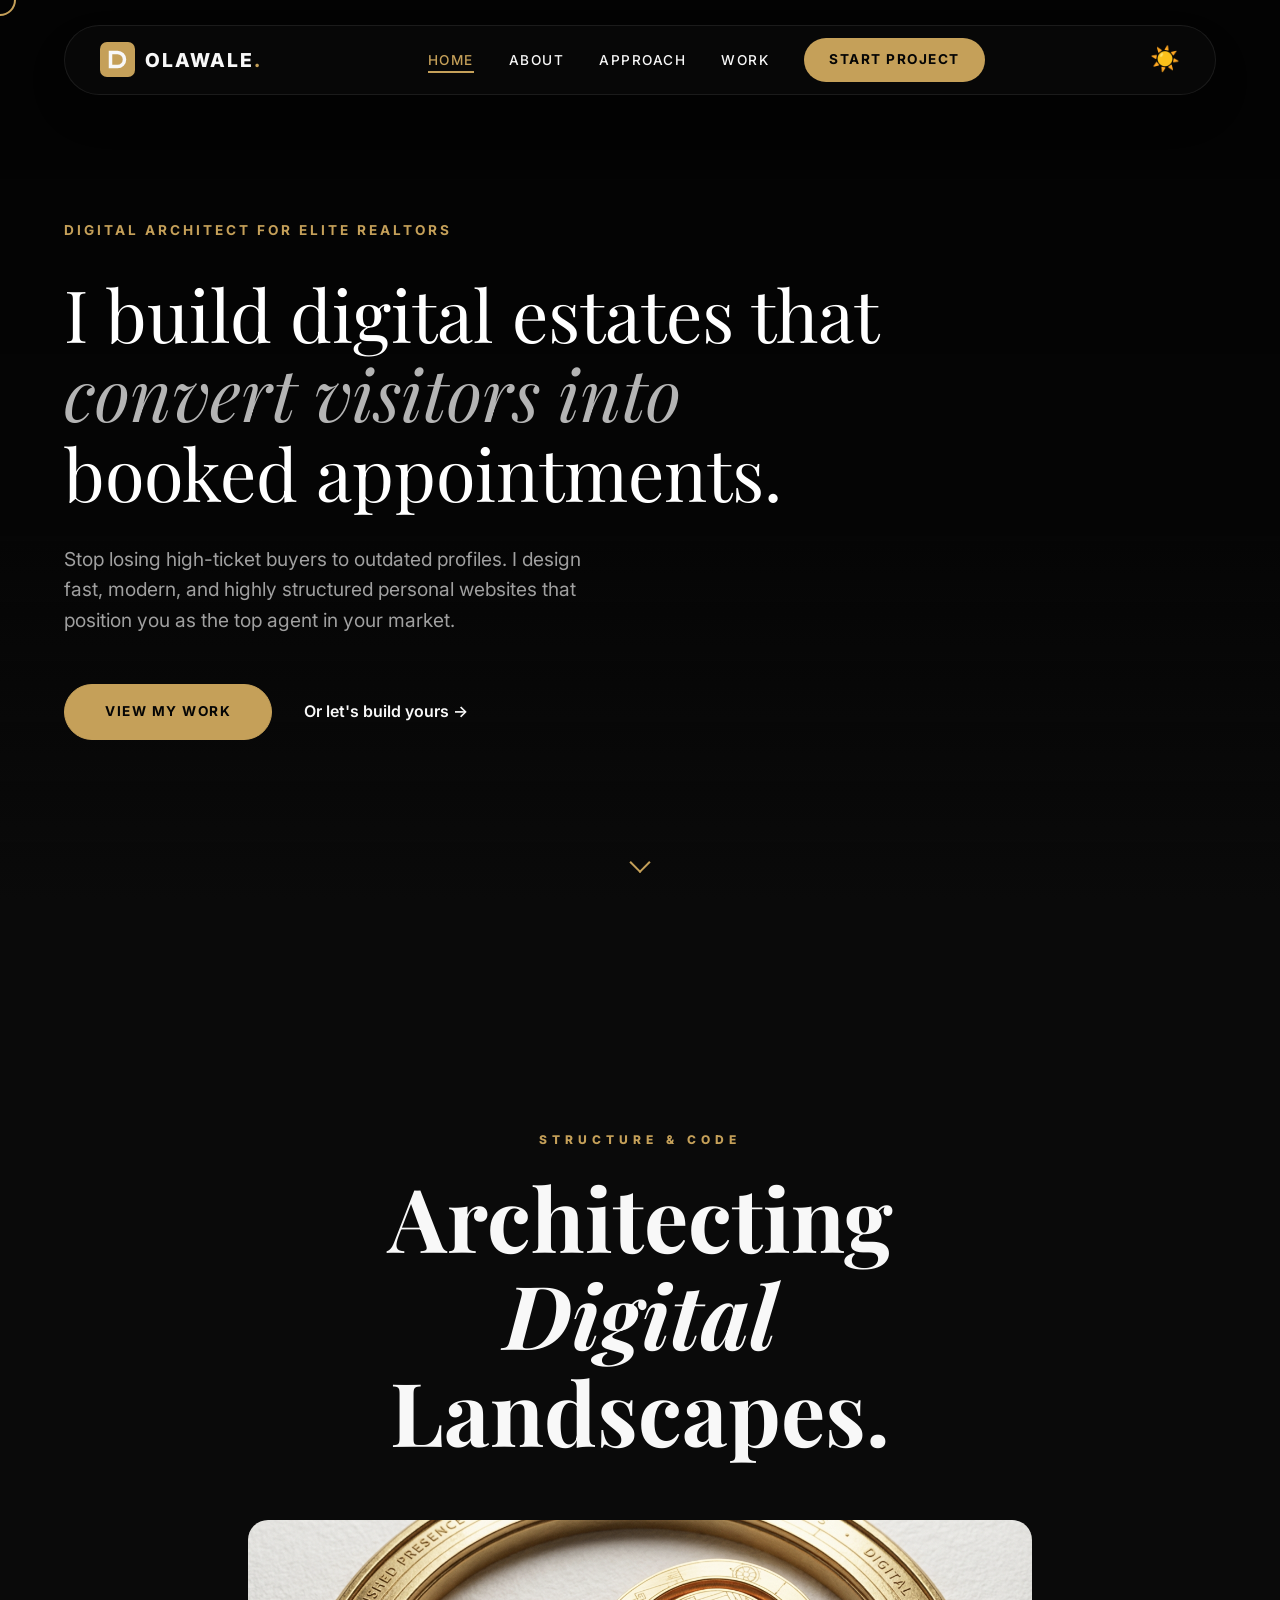
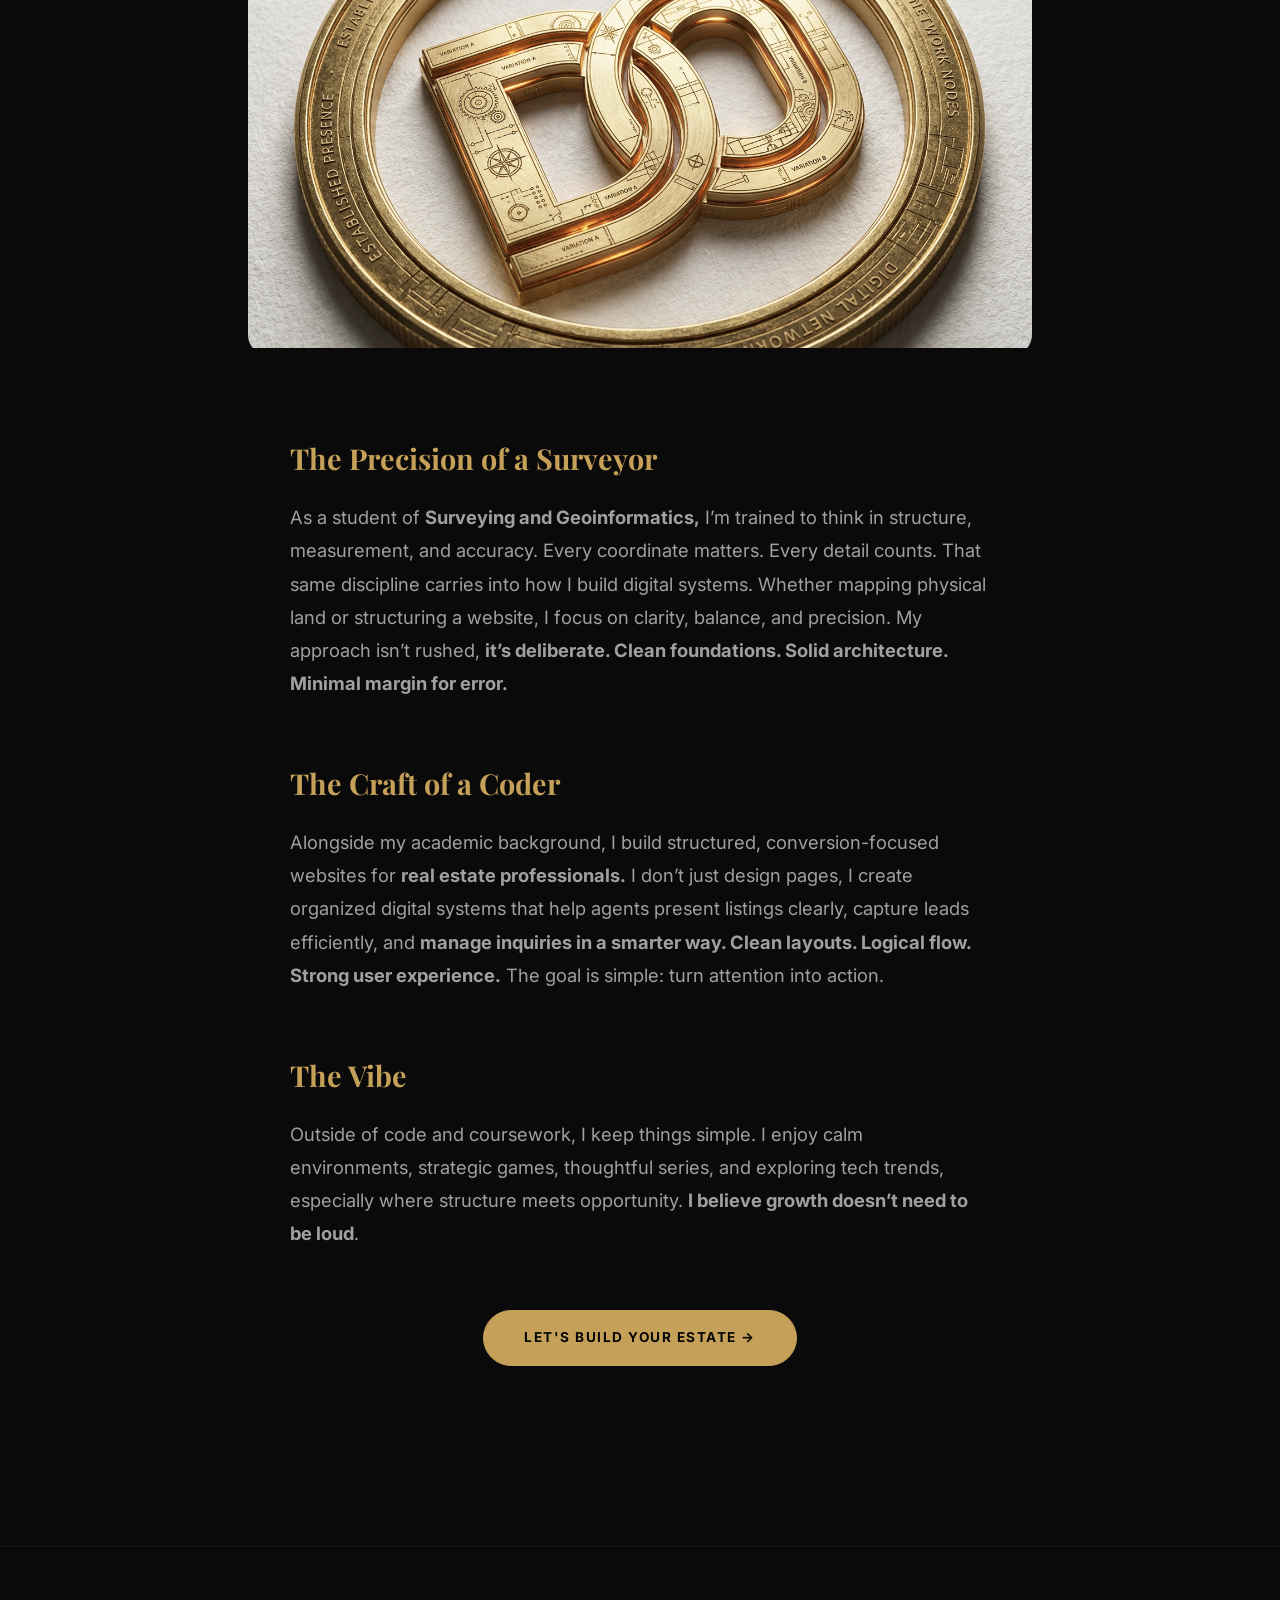
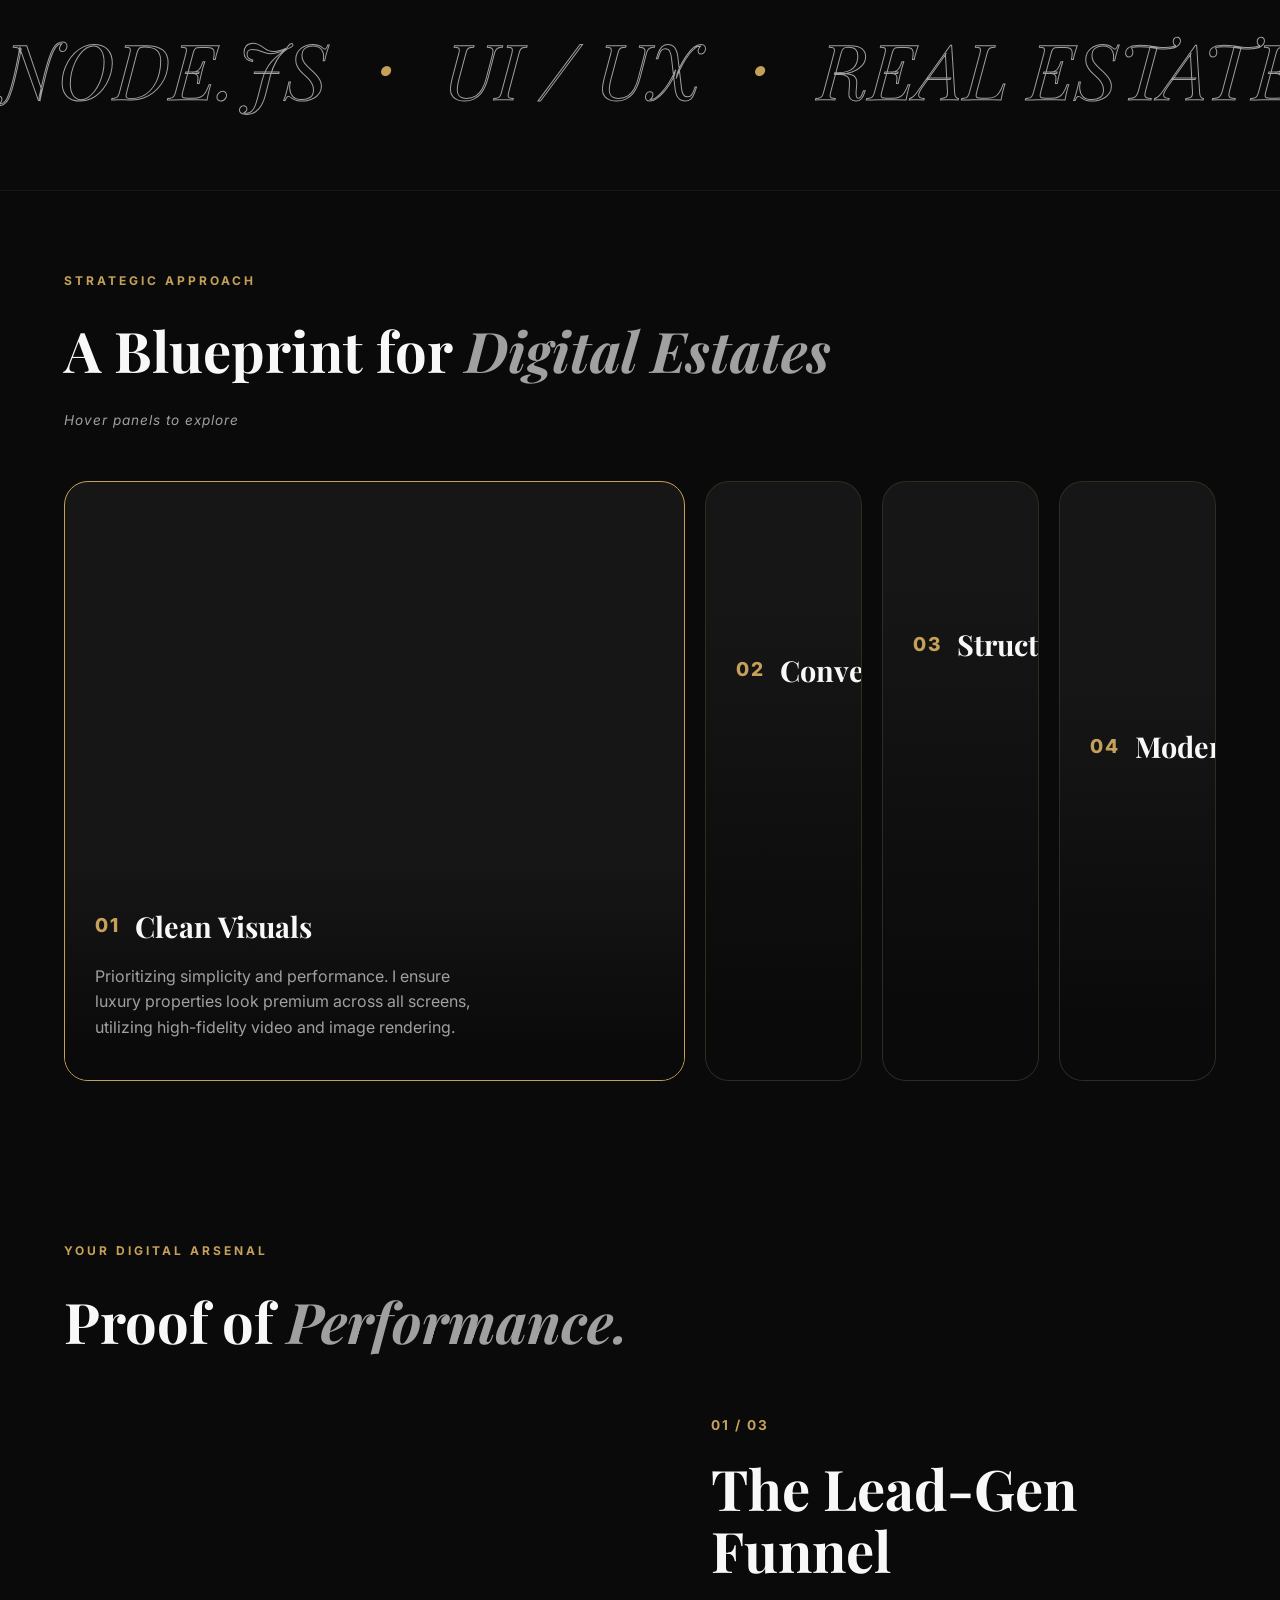
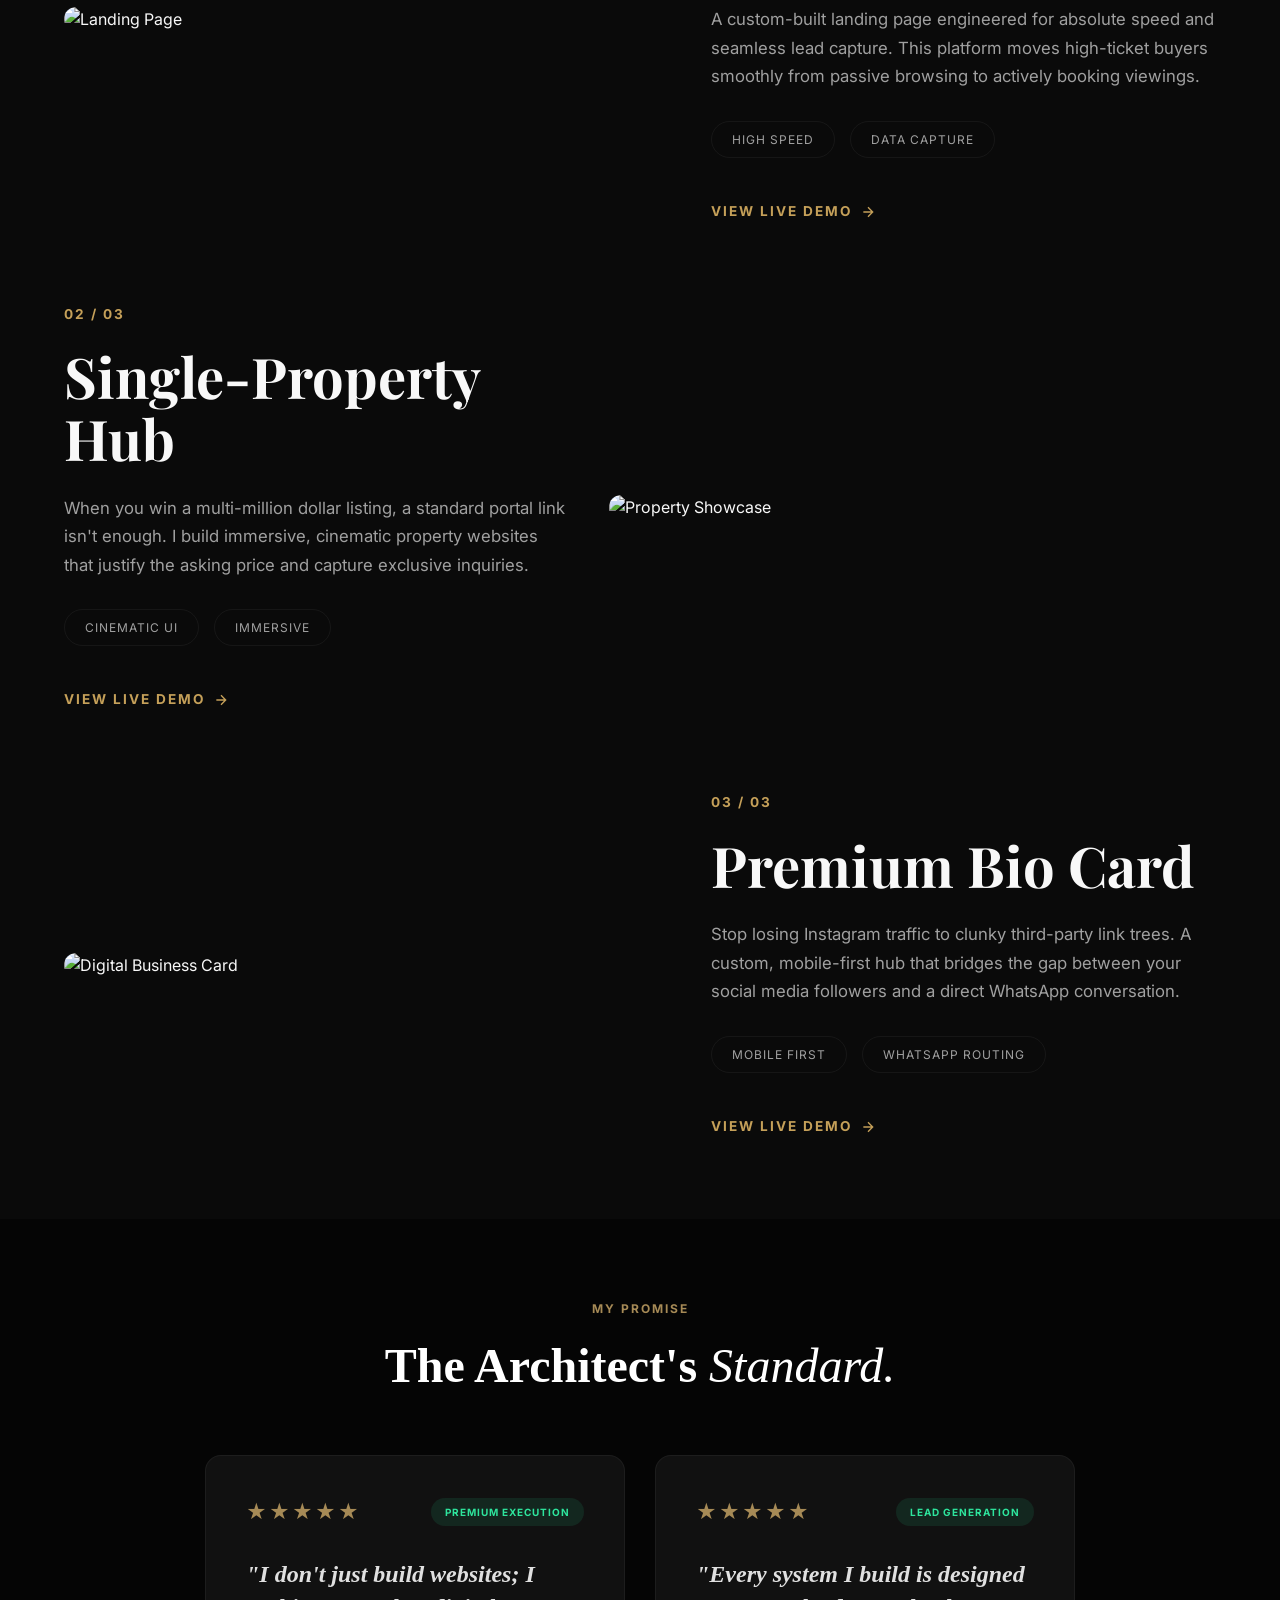
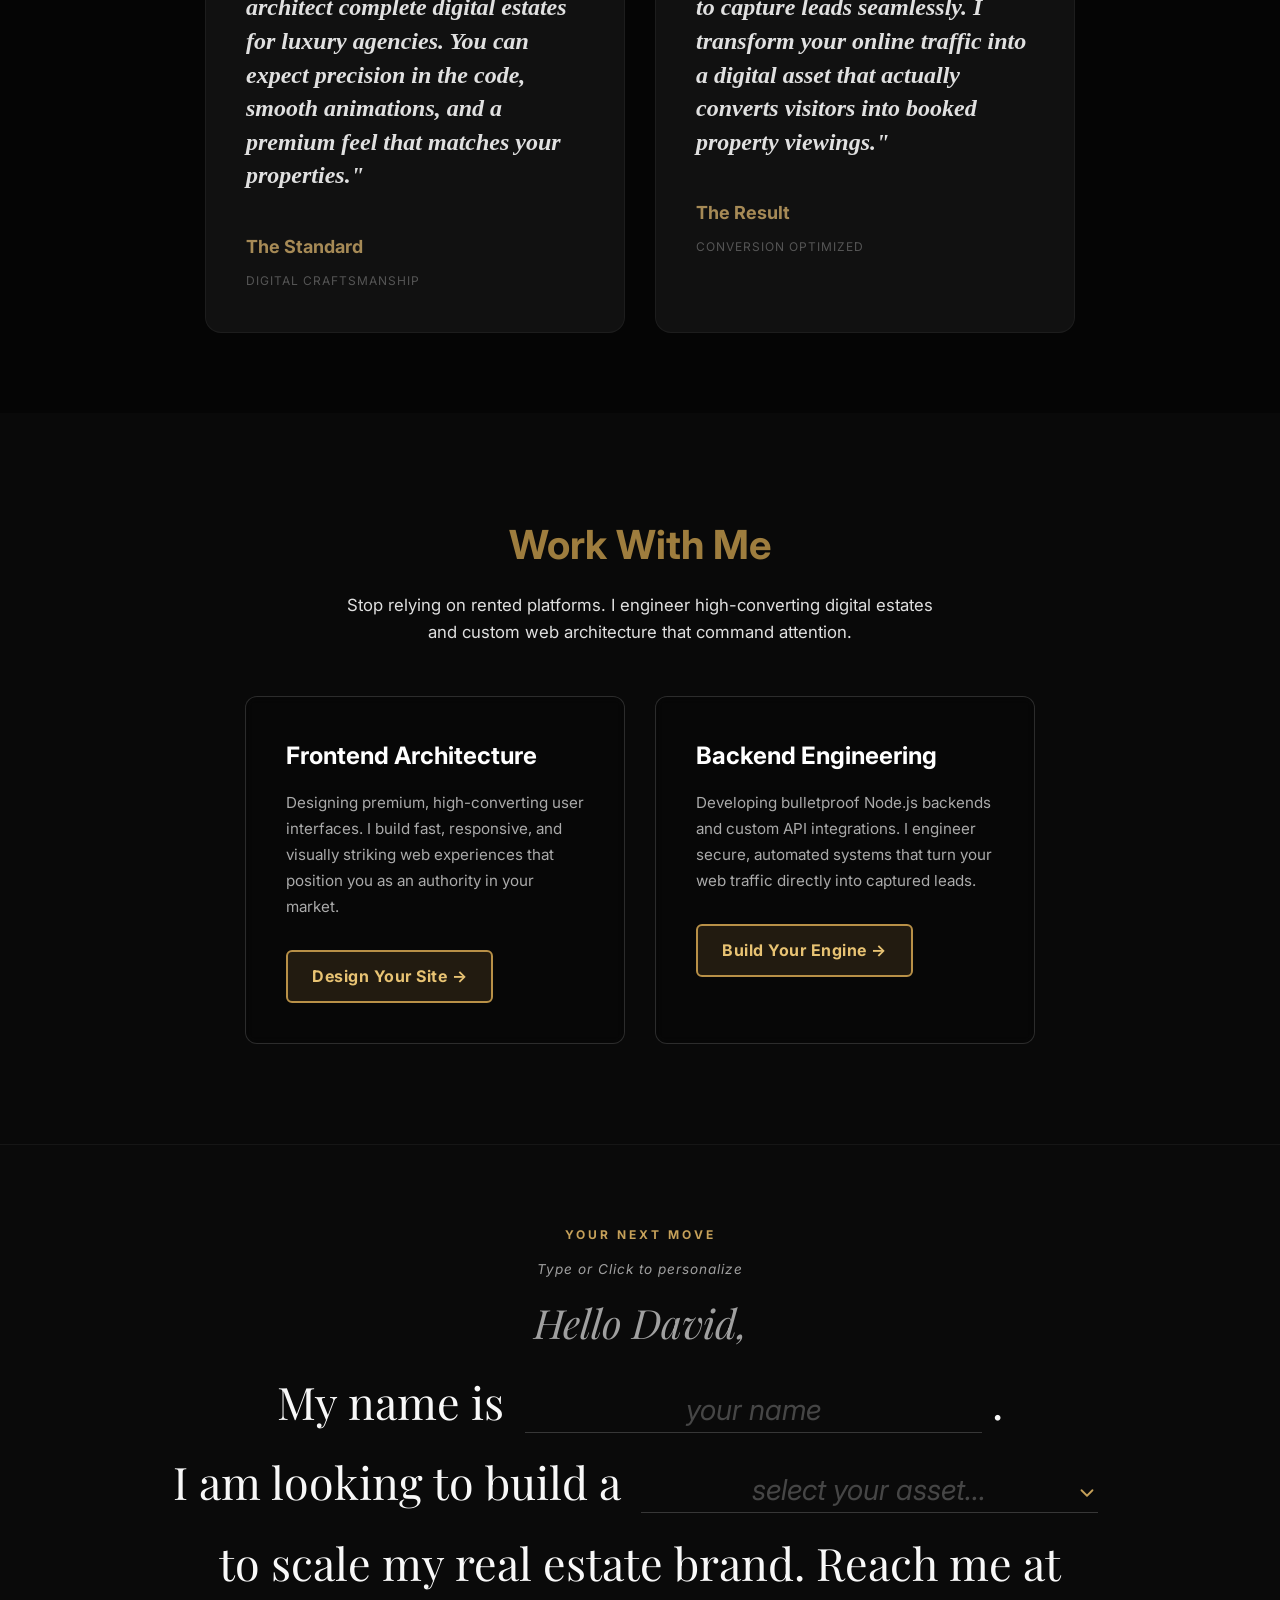
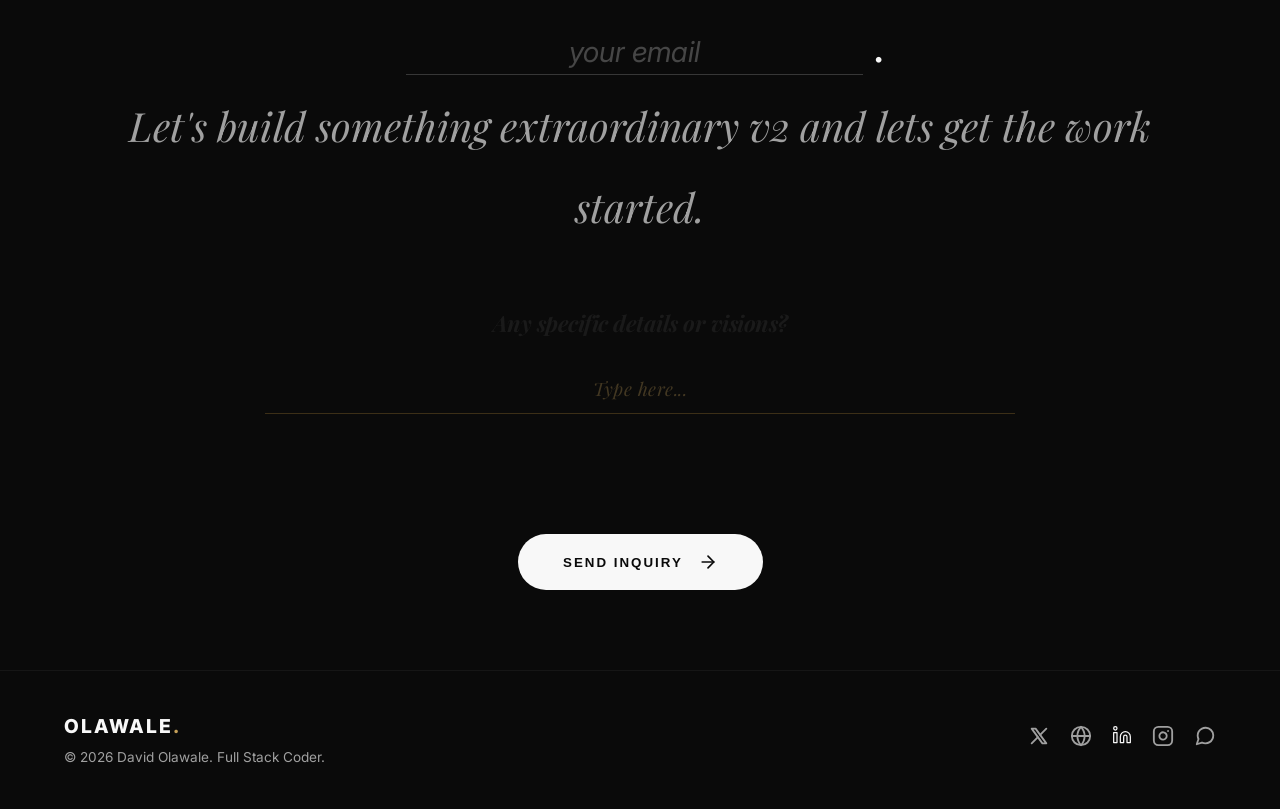
==== commit 5bb55d20: "add more content to the contact section" ====
--- a/index.html
+++ b/index.html
@@ -470,7 +470,7 @@
                             <input type="email" id="nl-email" placeholder="your email" required autocomplete="off">
                             <span class="focus-border"></span>
                         </span>. 
-                        <br><em class="closing">Let's build something extraordinary.</em>
+                        <br><em class="closing">Let's build something extraordinary v2 and lets get the work started.</em>
                     </h2>
 
                     <div class="custom-message-box">
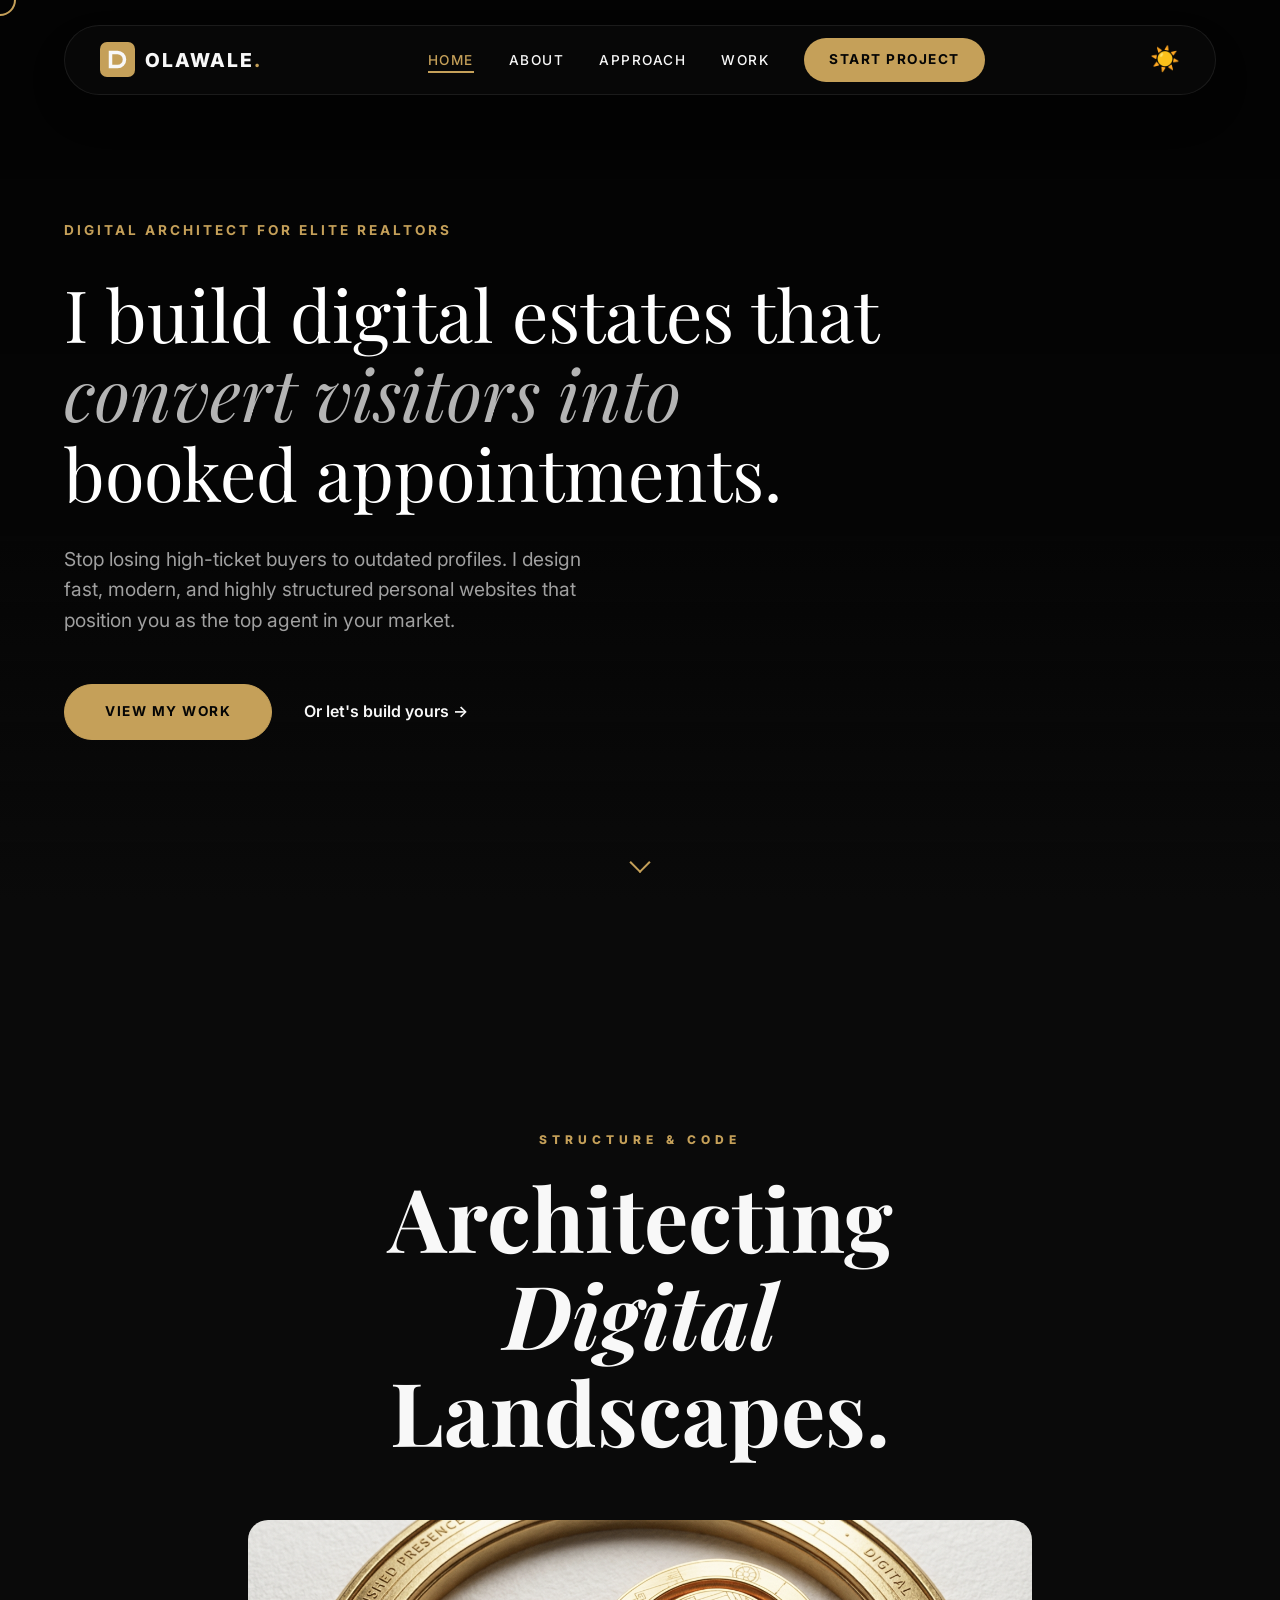
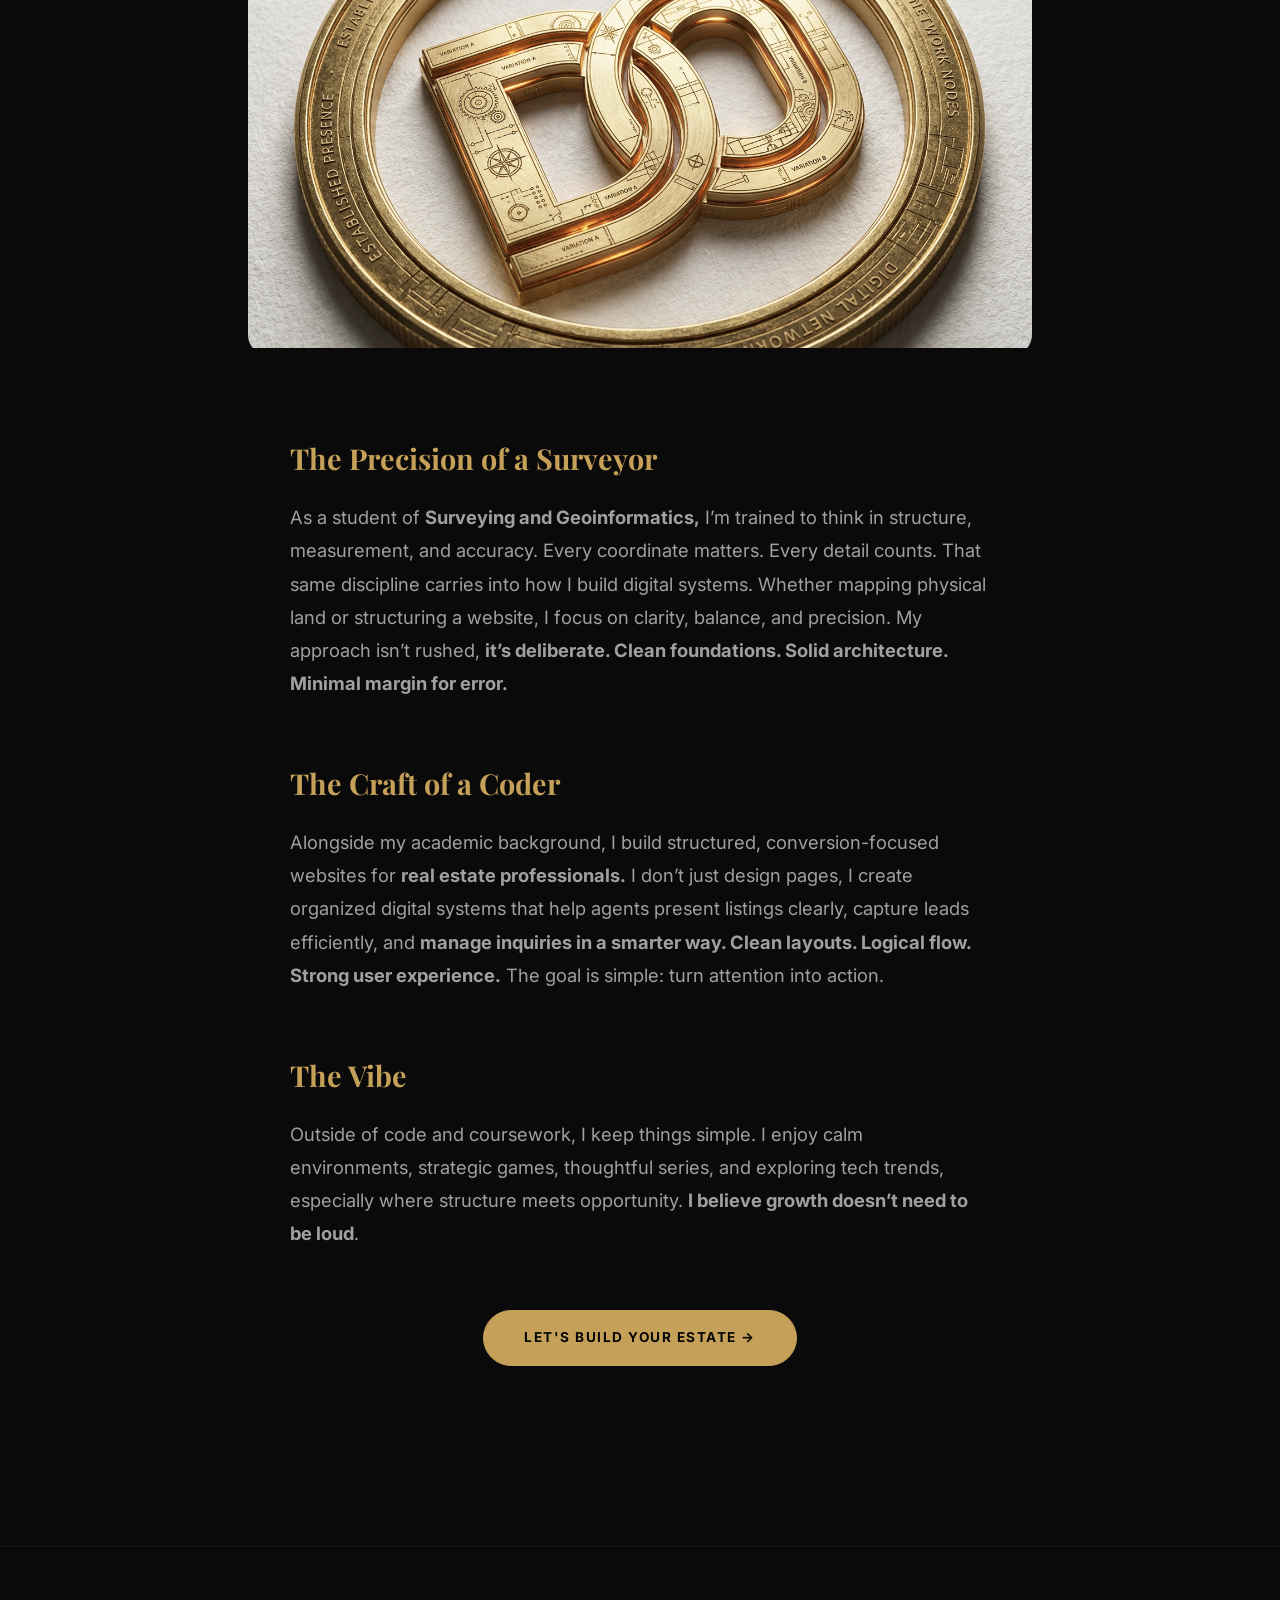
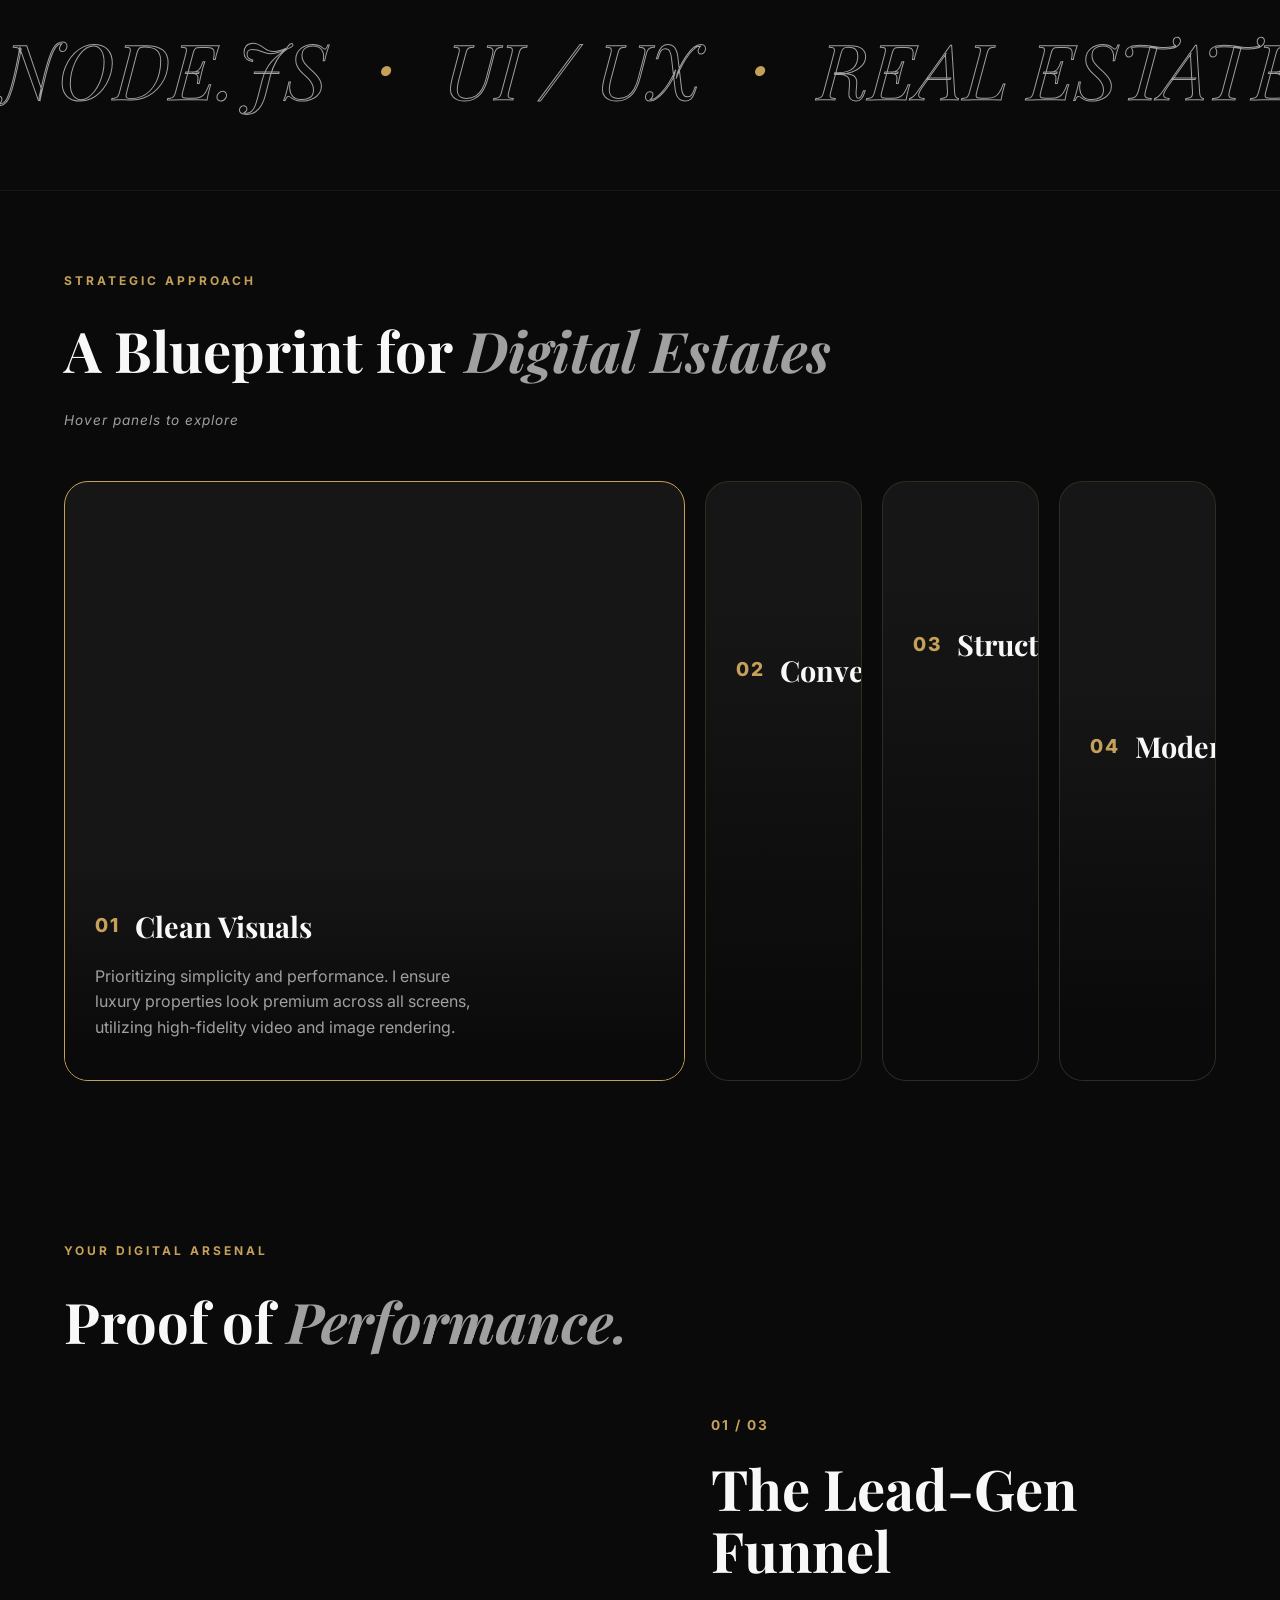
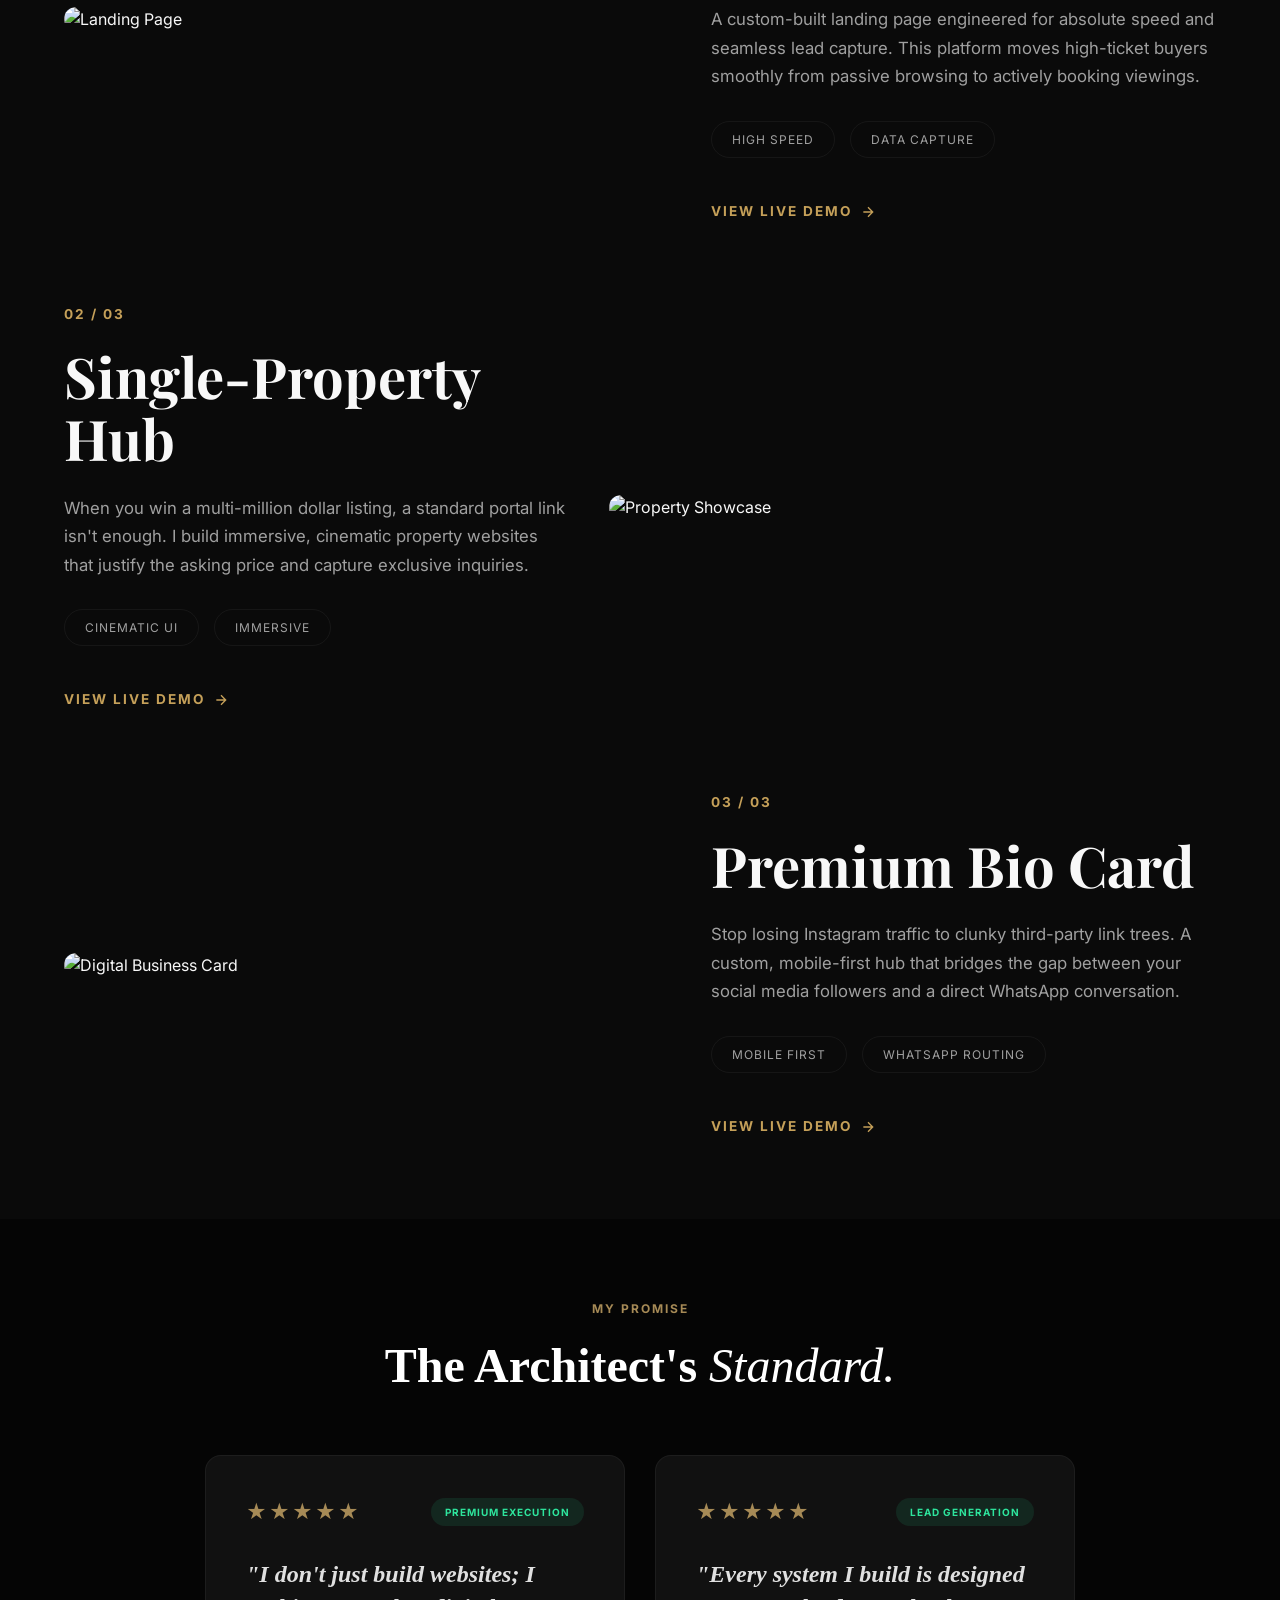
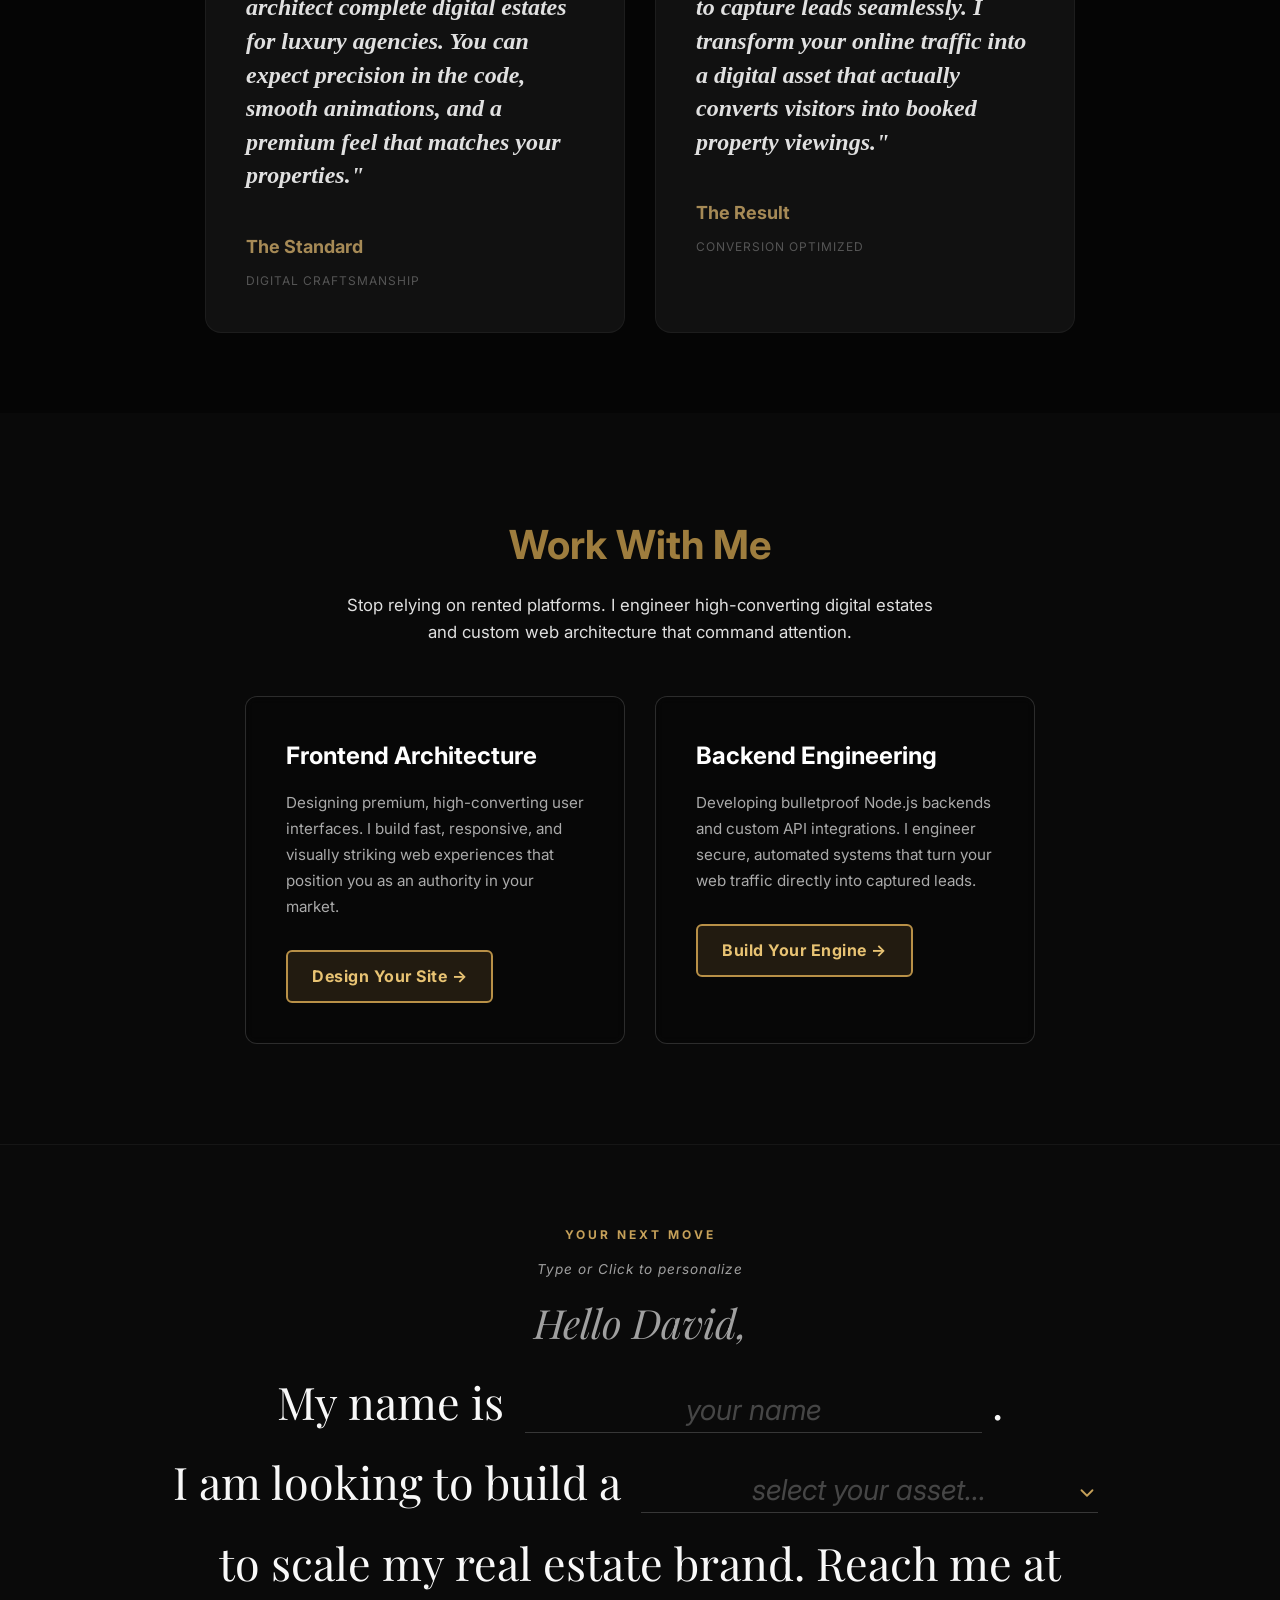
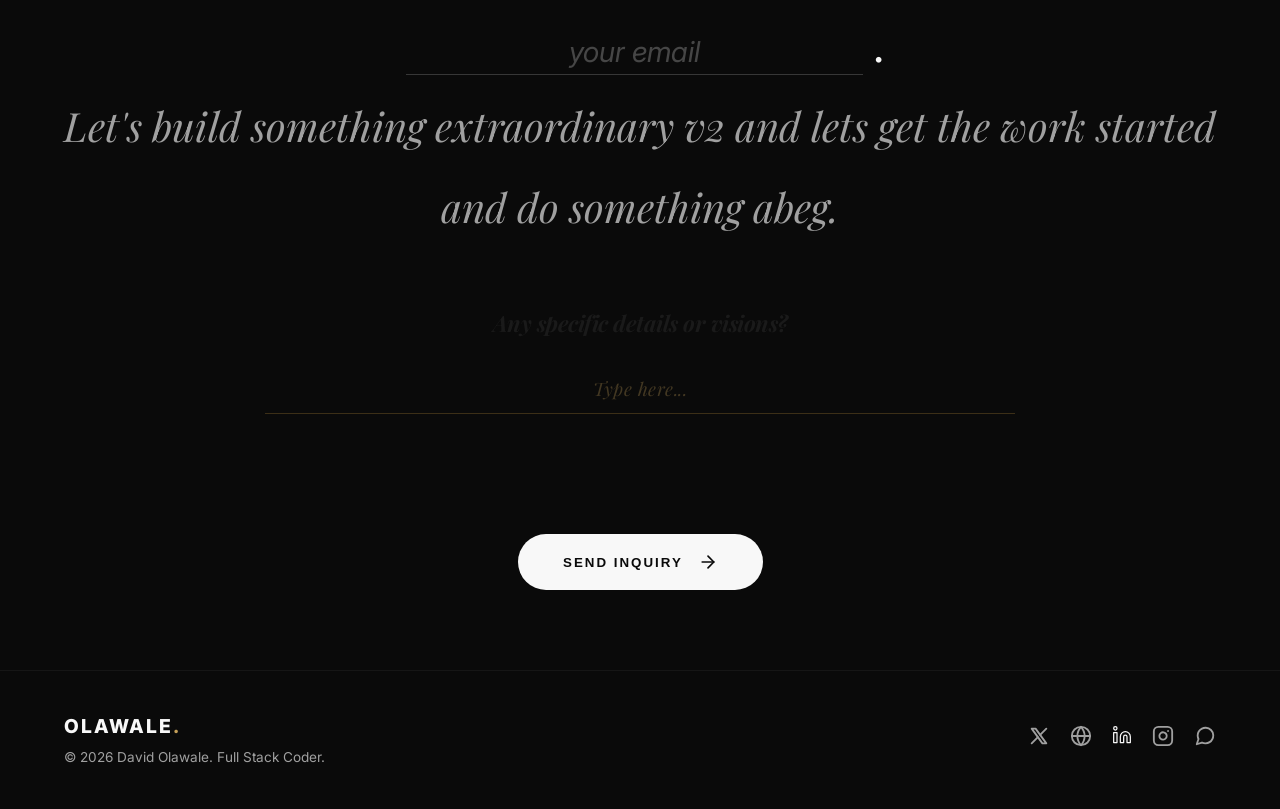
==== commit 1a6851ac: "added content to contact" ====
--- a/index.html
+++ b/index.html
@@ -470,7 +470,7 @@
                             <input type="email" id="nl-email" placeholder="your email" required autocomplete="off">
                             <span class="focus-border"></span>
                         </span>. 
-                        <br><em class="closing">Let's build something extraordinary v2 and lets get the work started.</em>
+                        <br><em class="closing">Let's build something extraordinary v2 and lets get the work started and do something abeg.</em>
                     </h2>
 
                     <div class="custom-message-box">
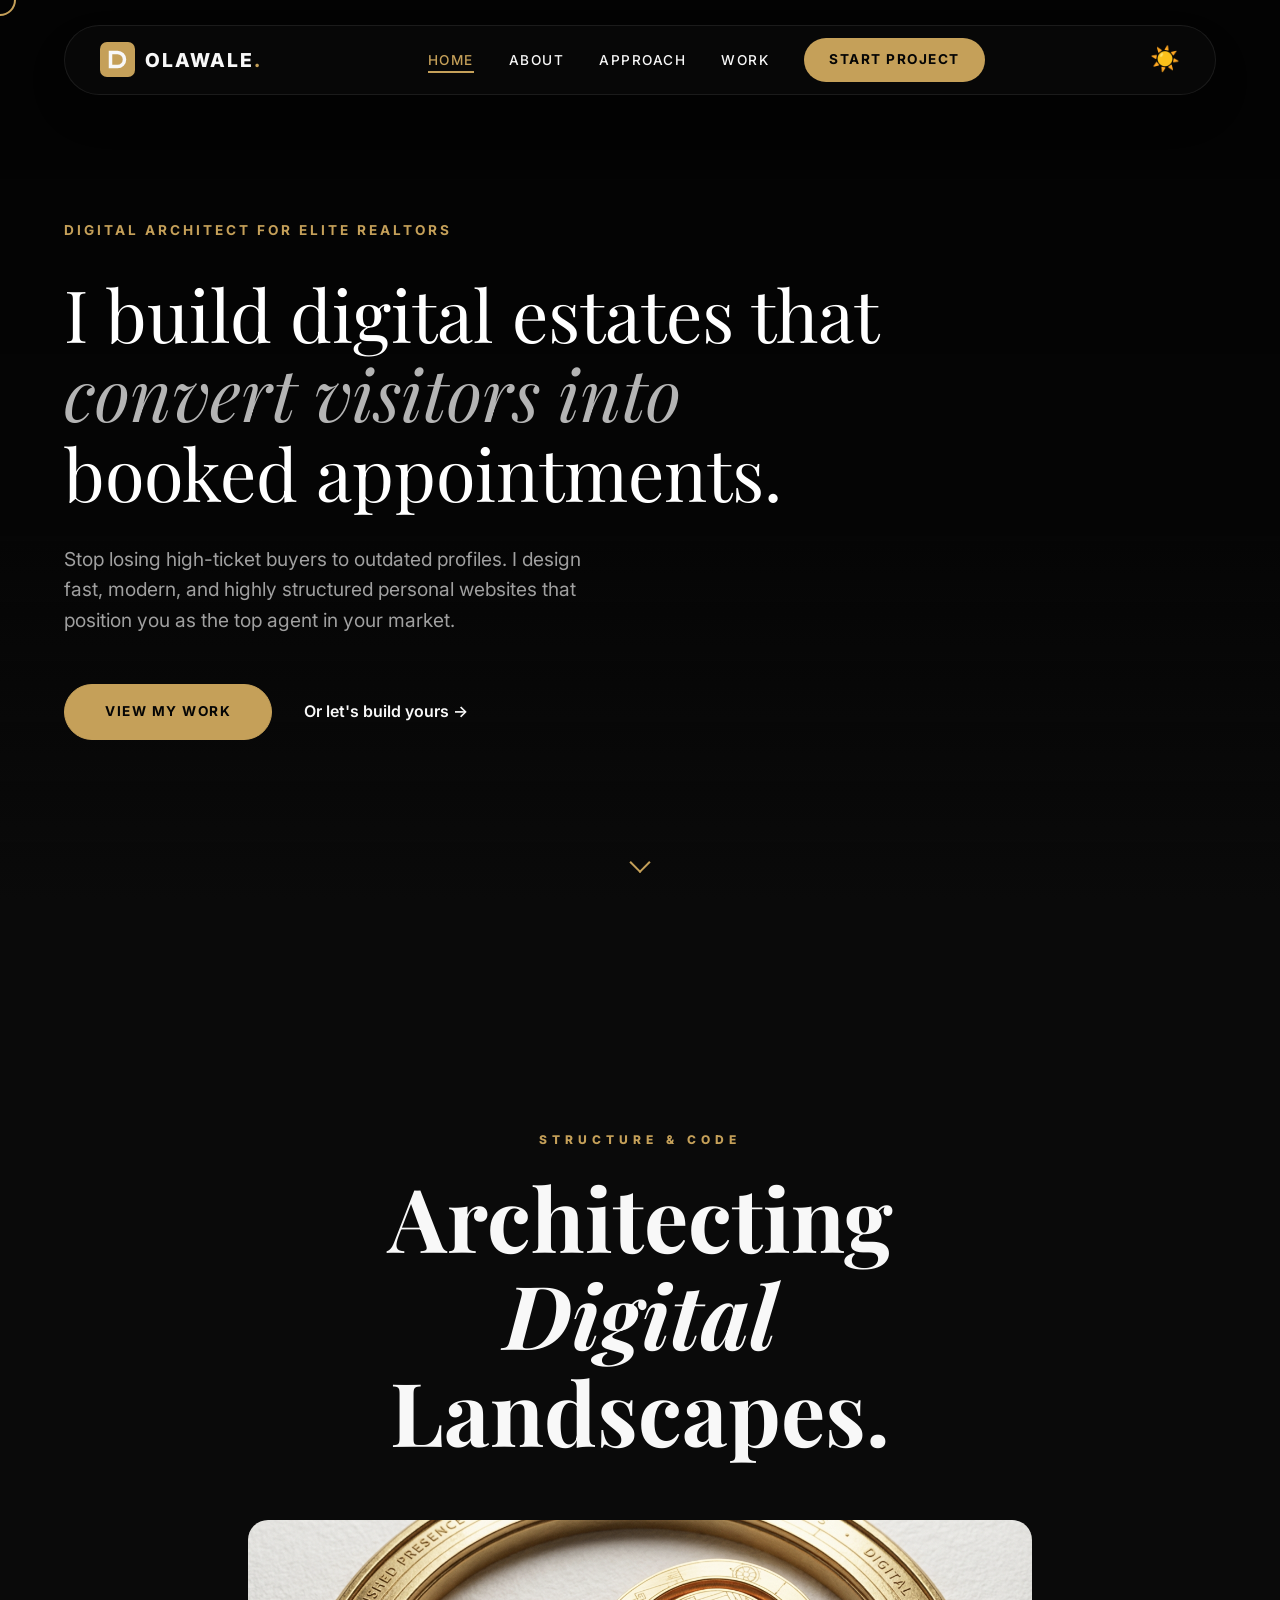
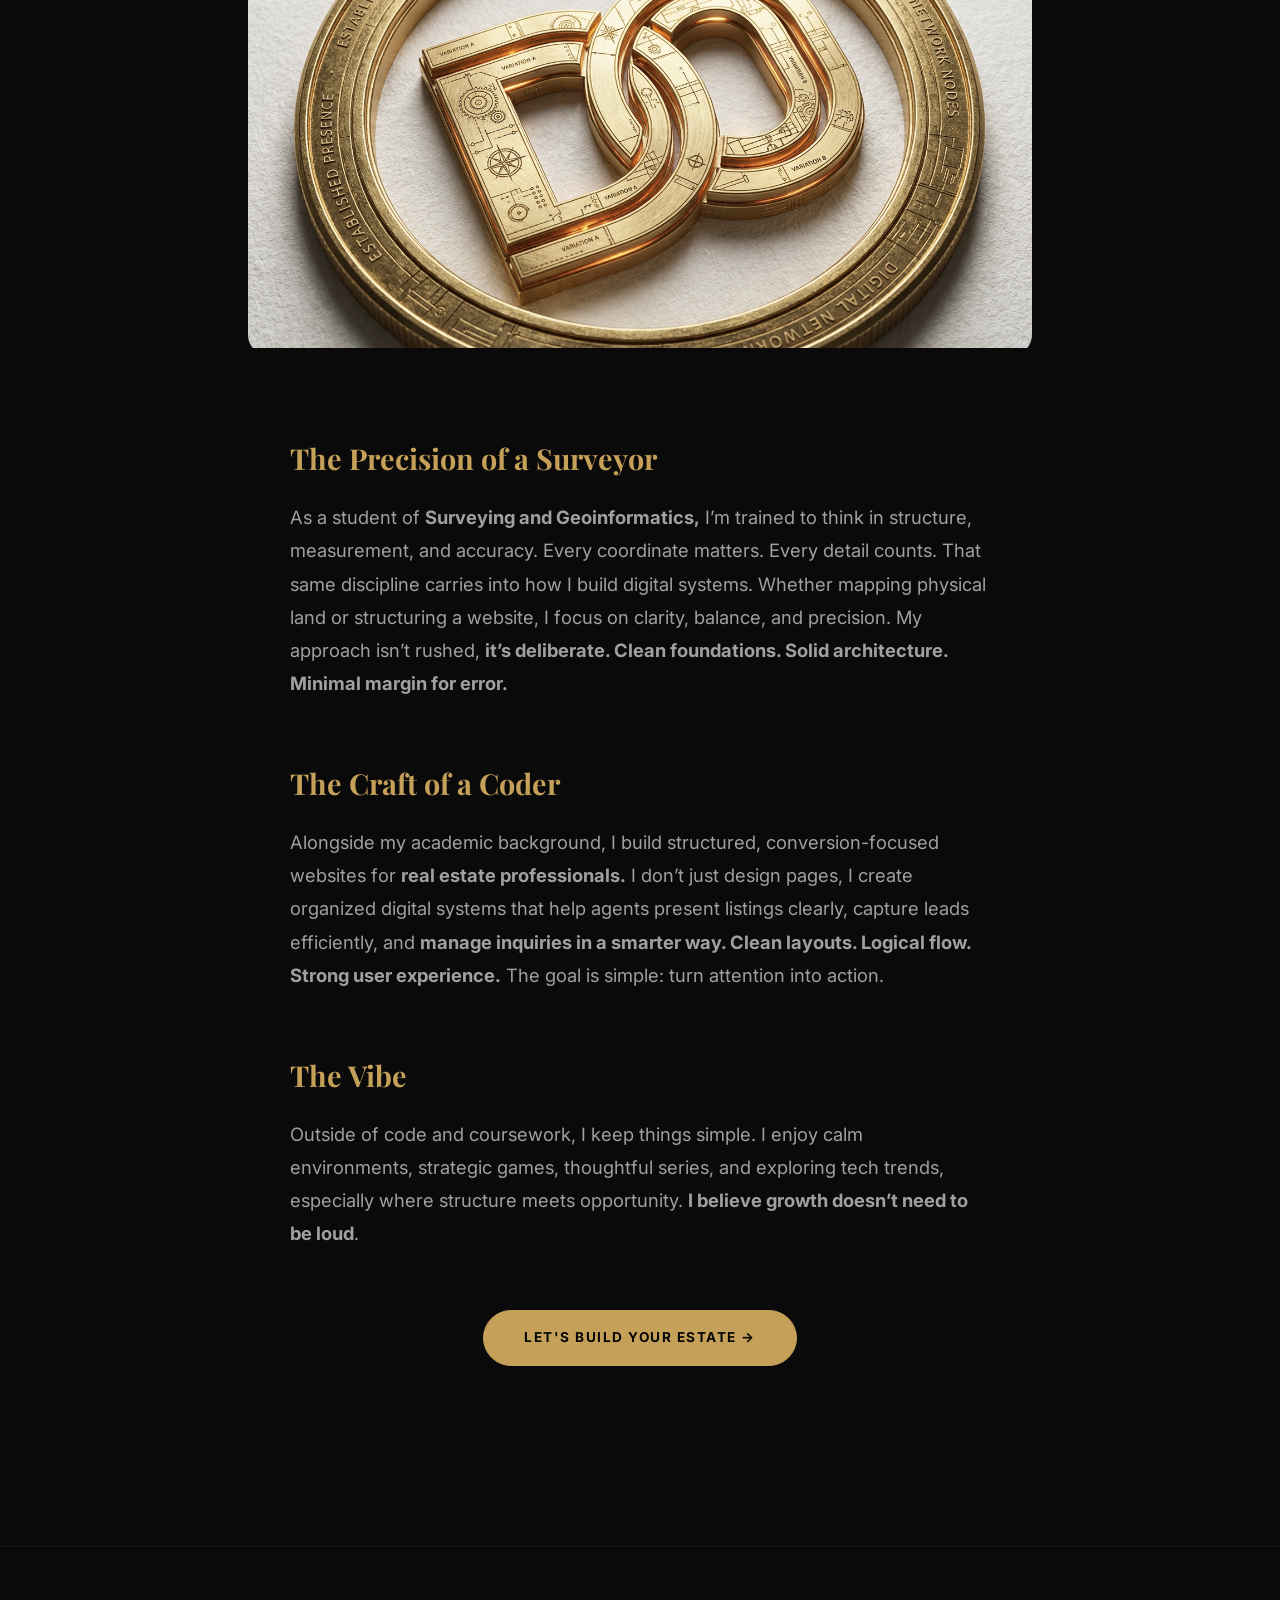
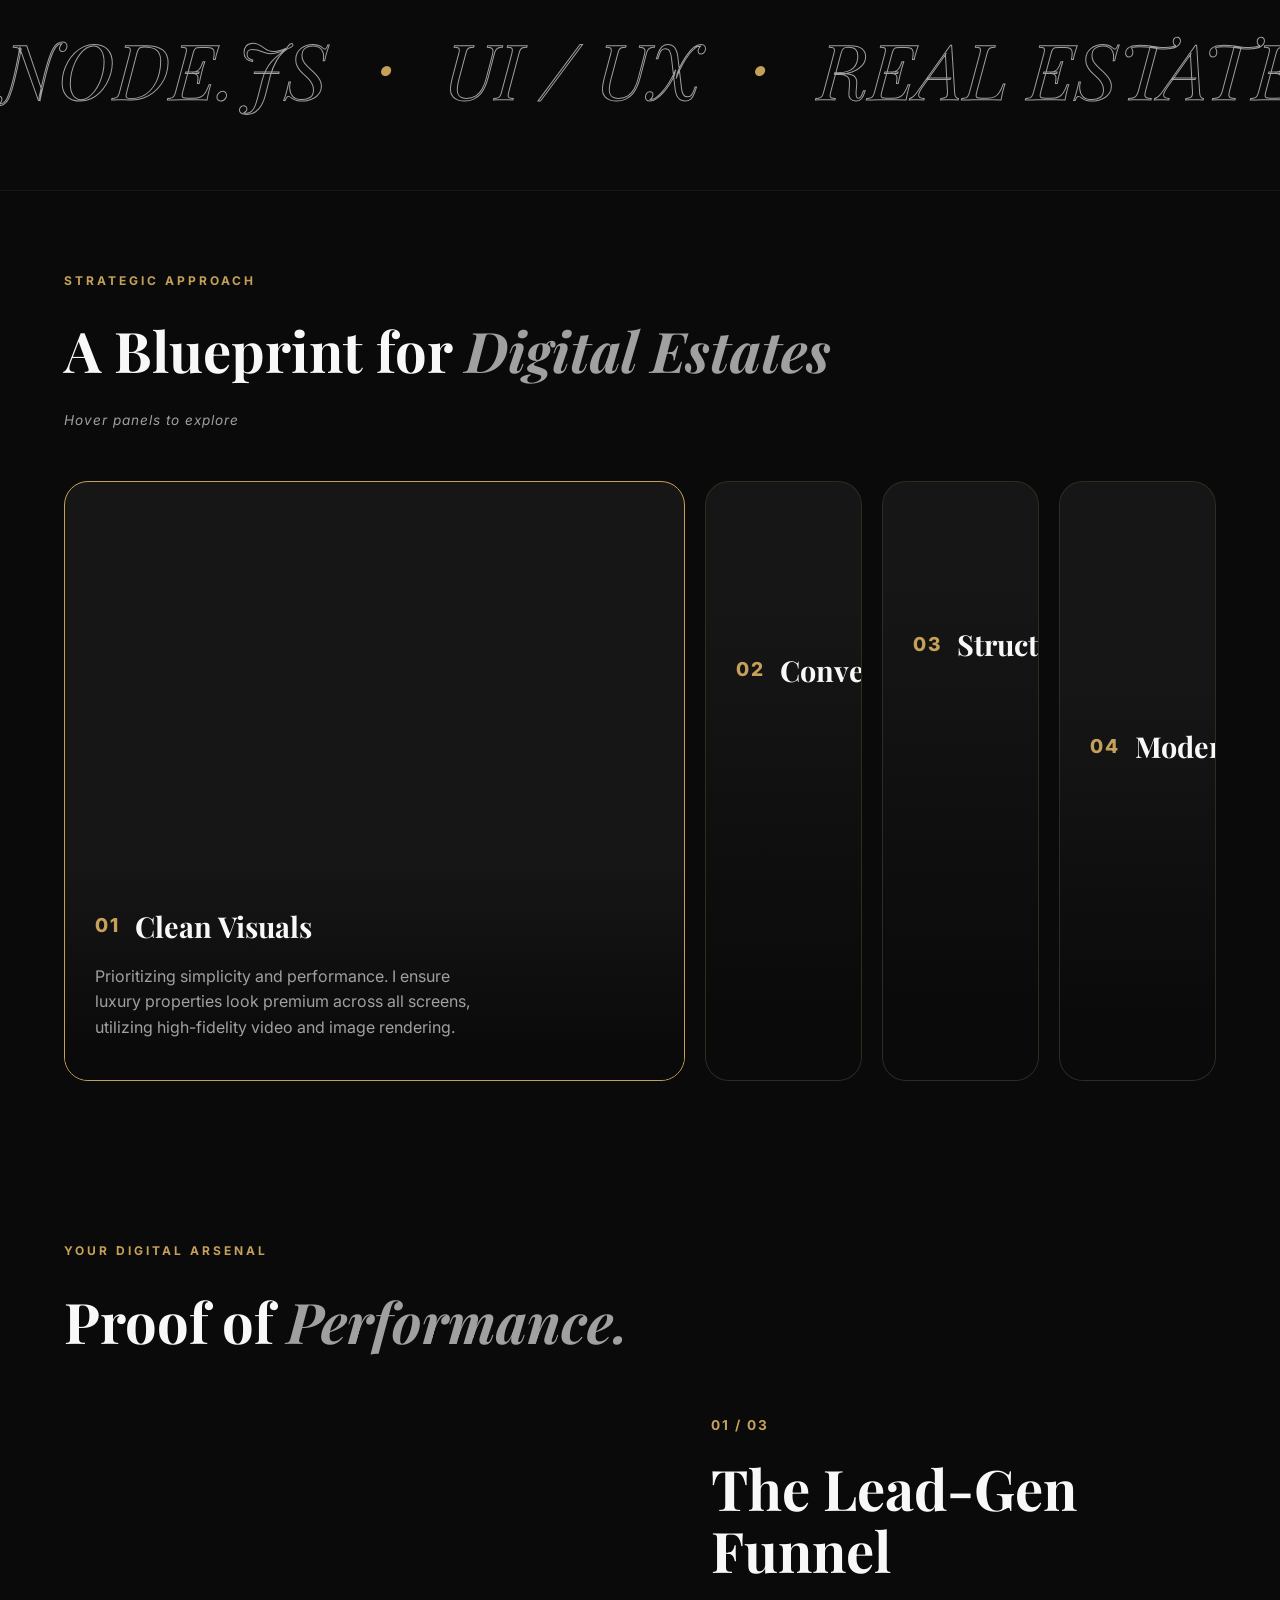
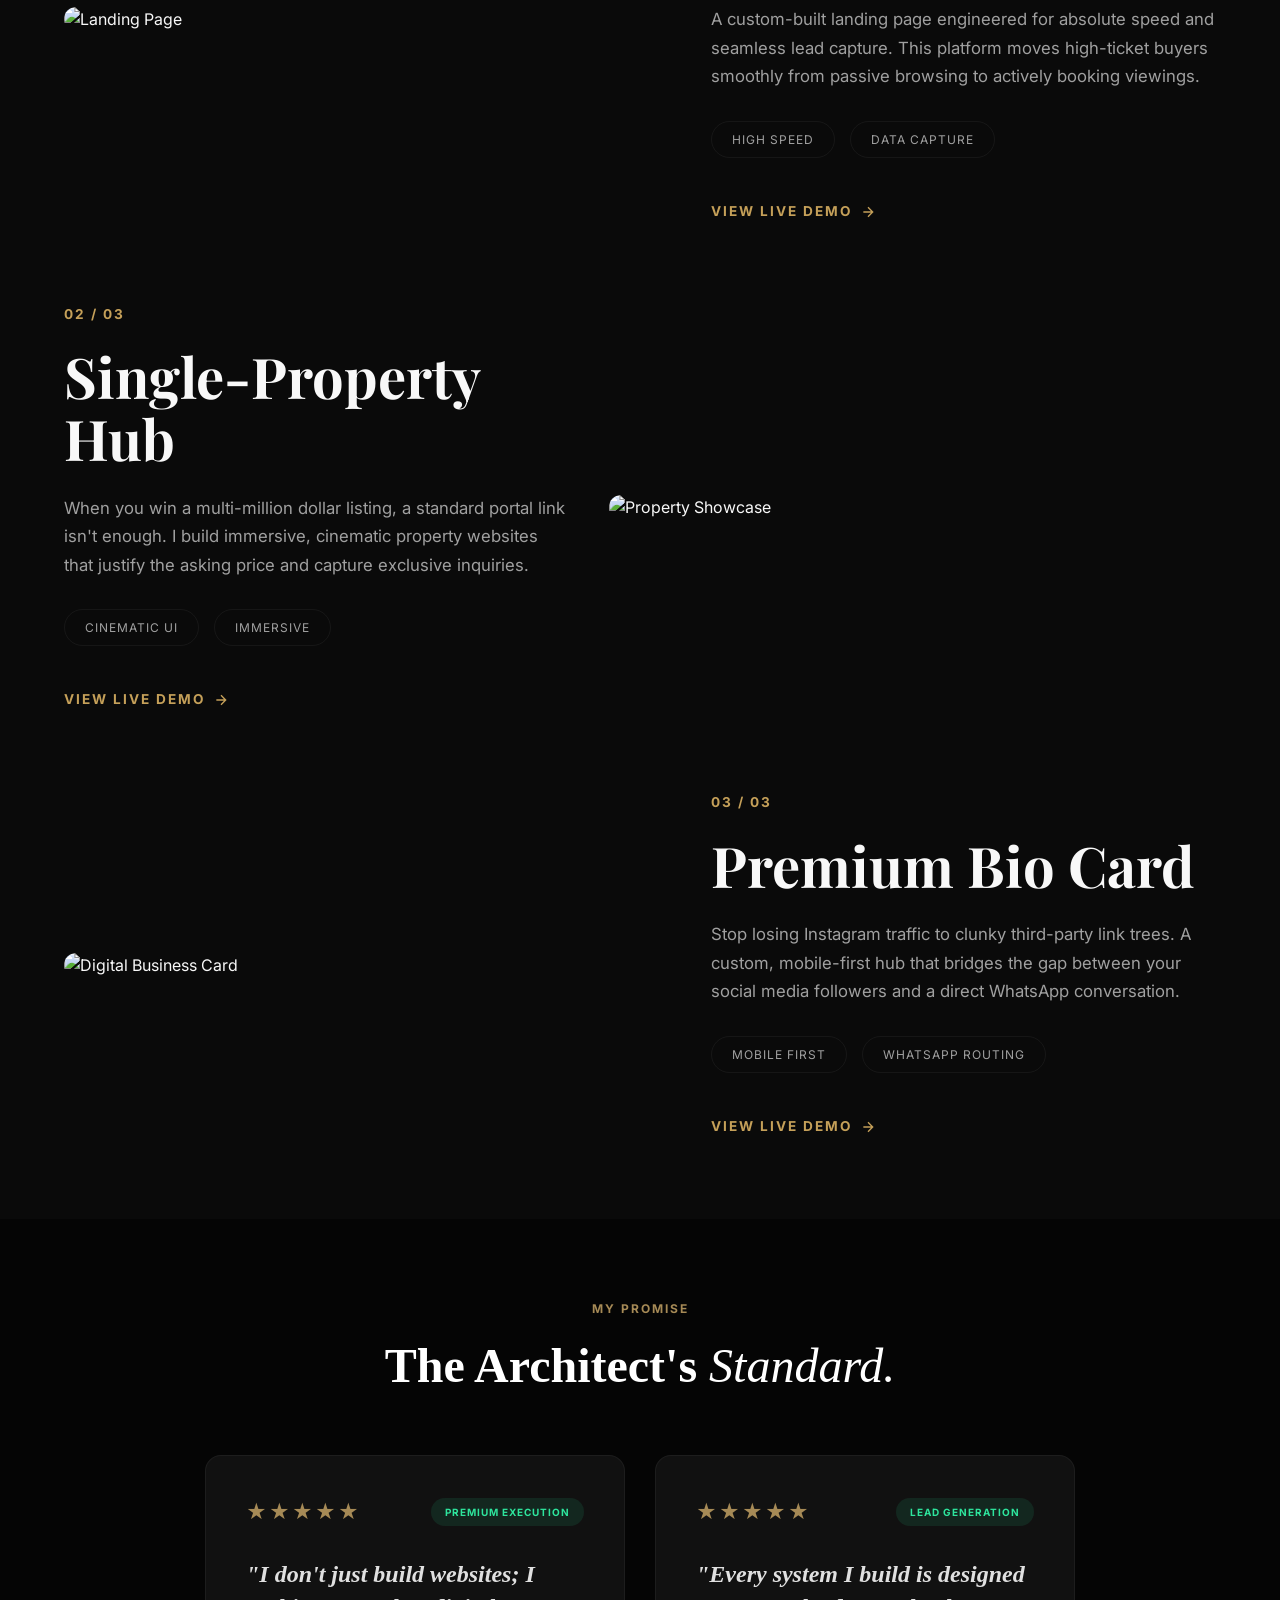
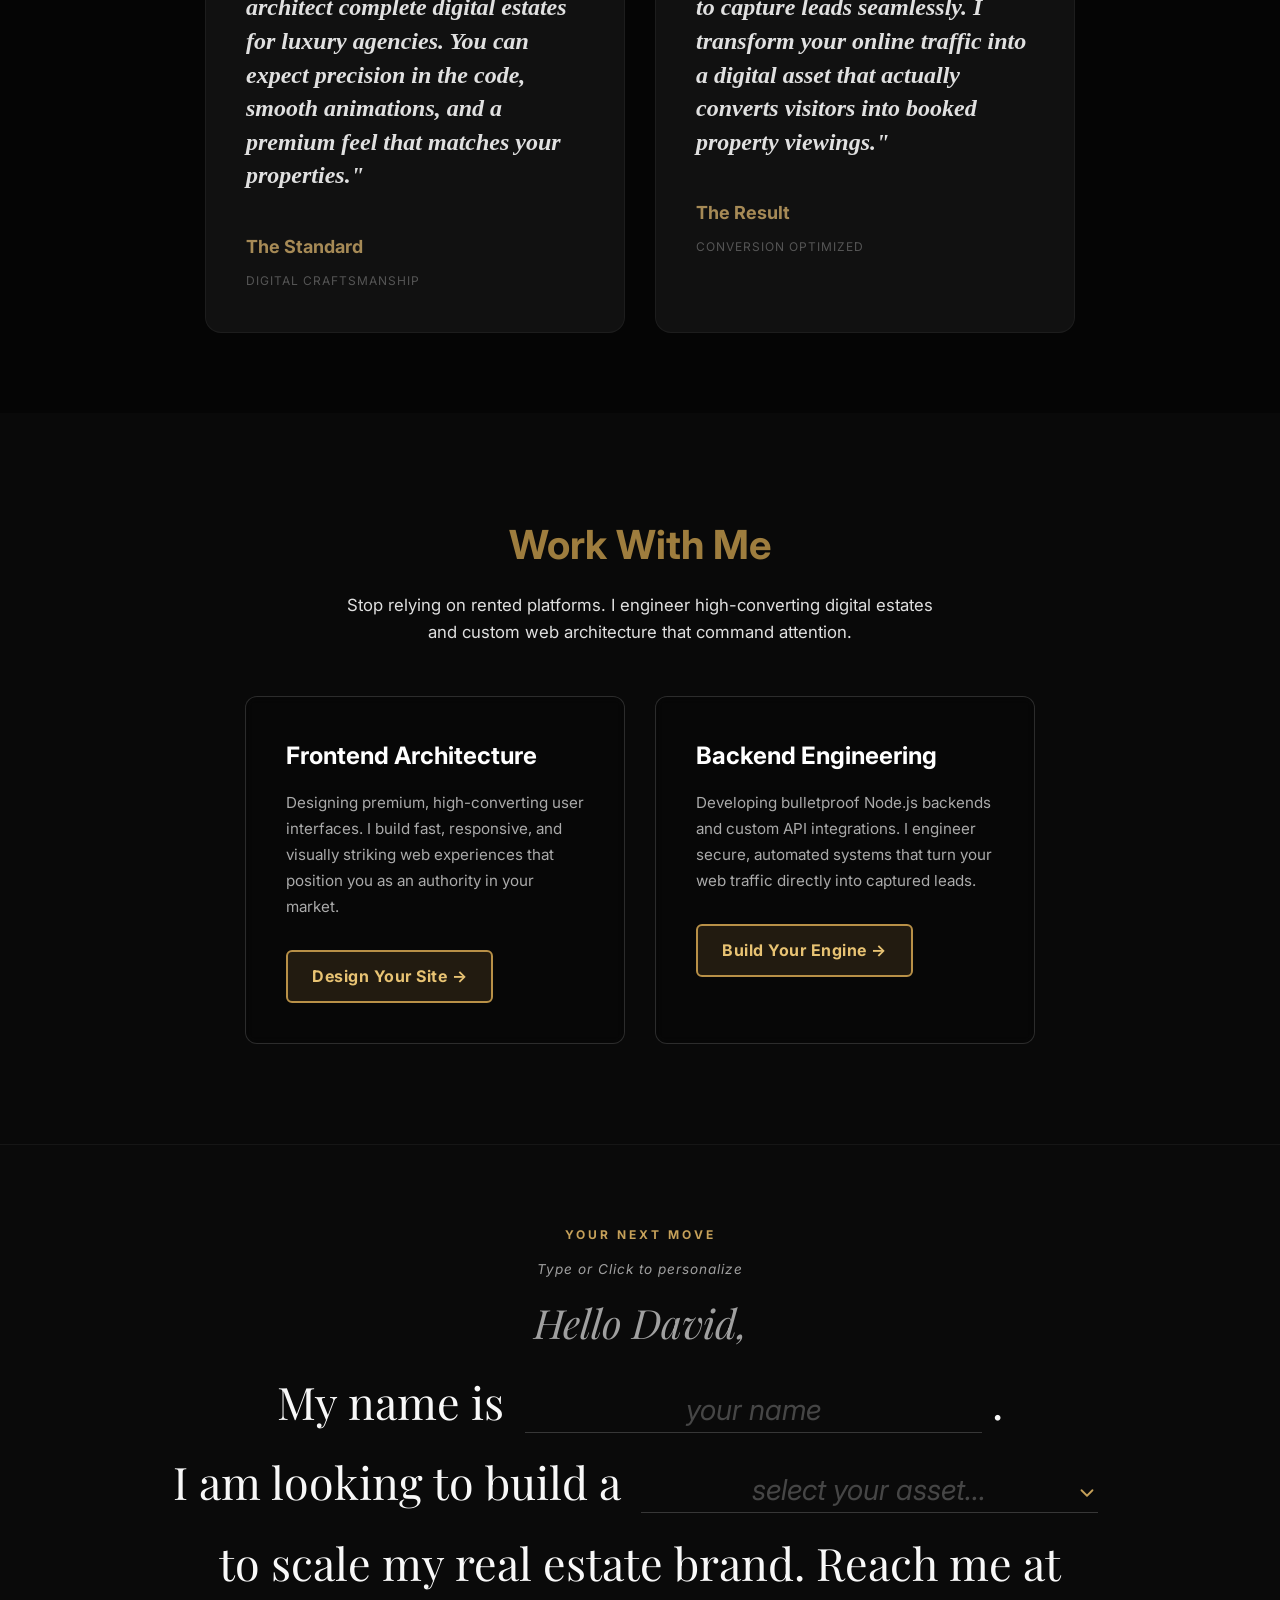
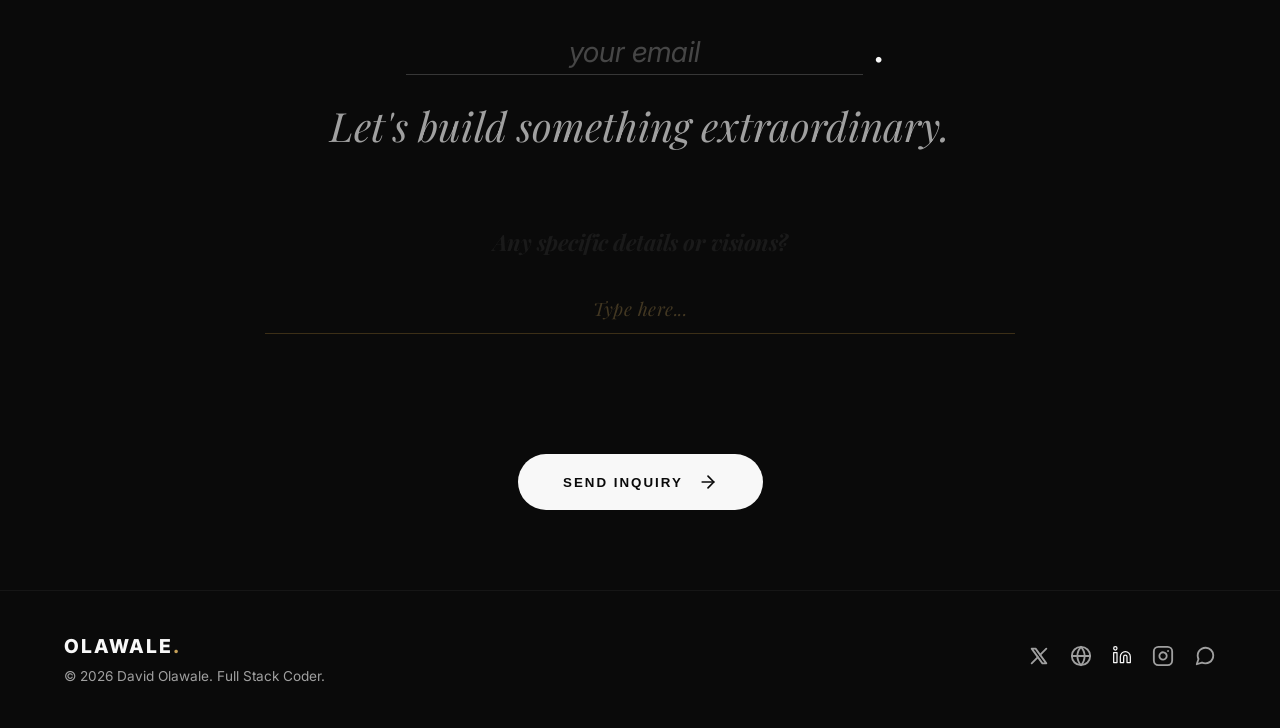
==== commit 1abce3bb: "editted a content in the contact form" ====
--- a/index.html
+++ b/index.html
@@ -470,7 +470,7 @@
                             <input type="email" id="nl-email" placeholder="your email" required autocomplete="off">
                             <span class="focus-border"></span>
                         </span>. 
-                        <br><em class="closing">Let's build something extraordinary v2 and lets get the work started and do something abeg.</em>
+                        <br><em class="closing">Let's build something extraordinary.</em>
                     </h2>
 
                     <div class="custom-message-box">
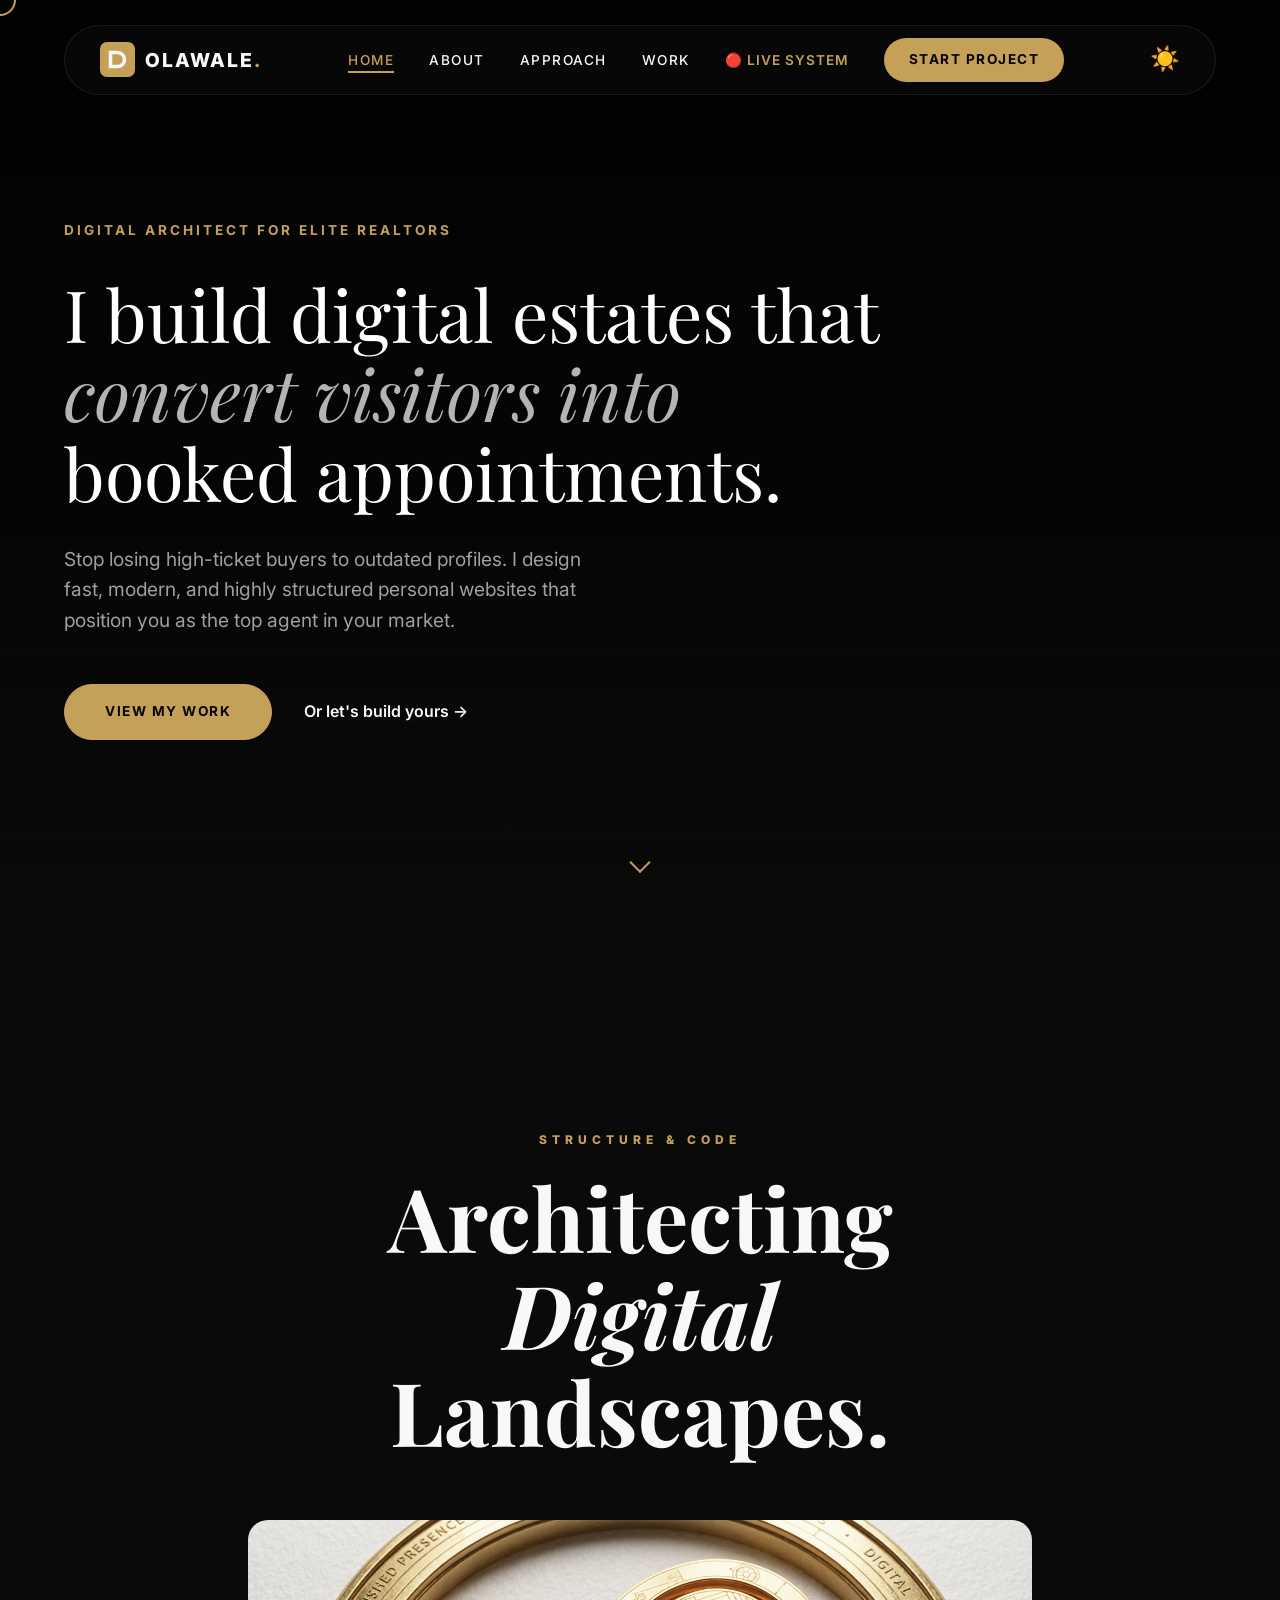
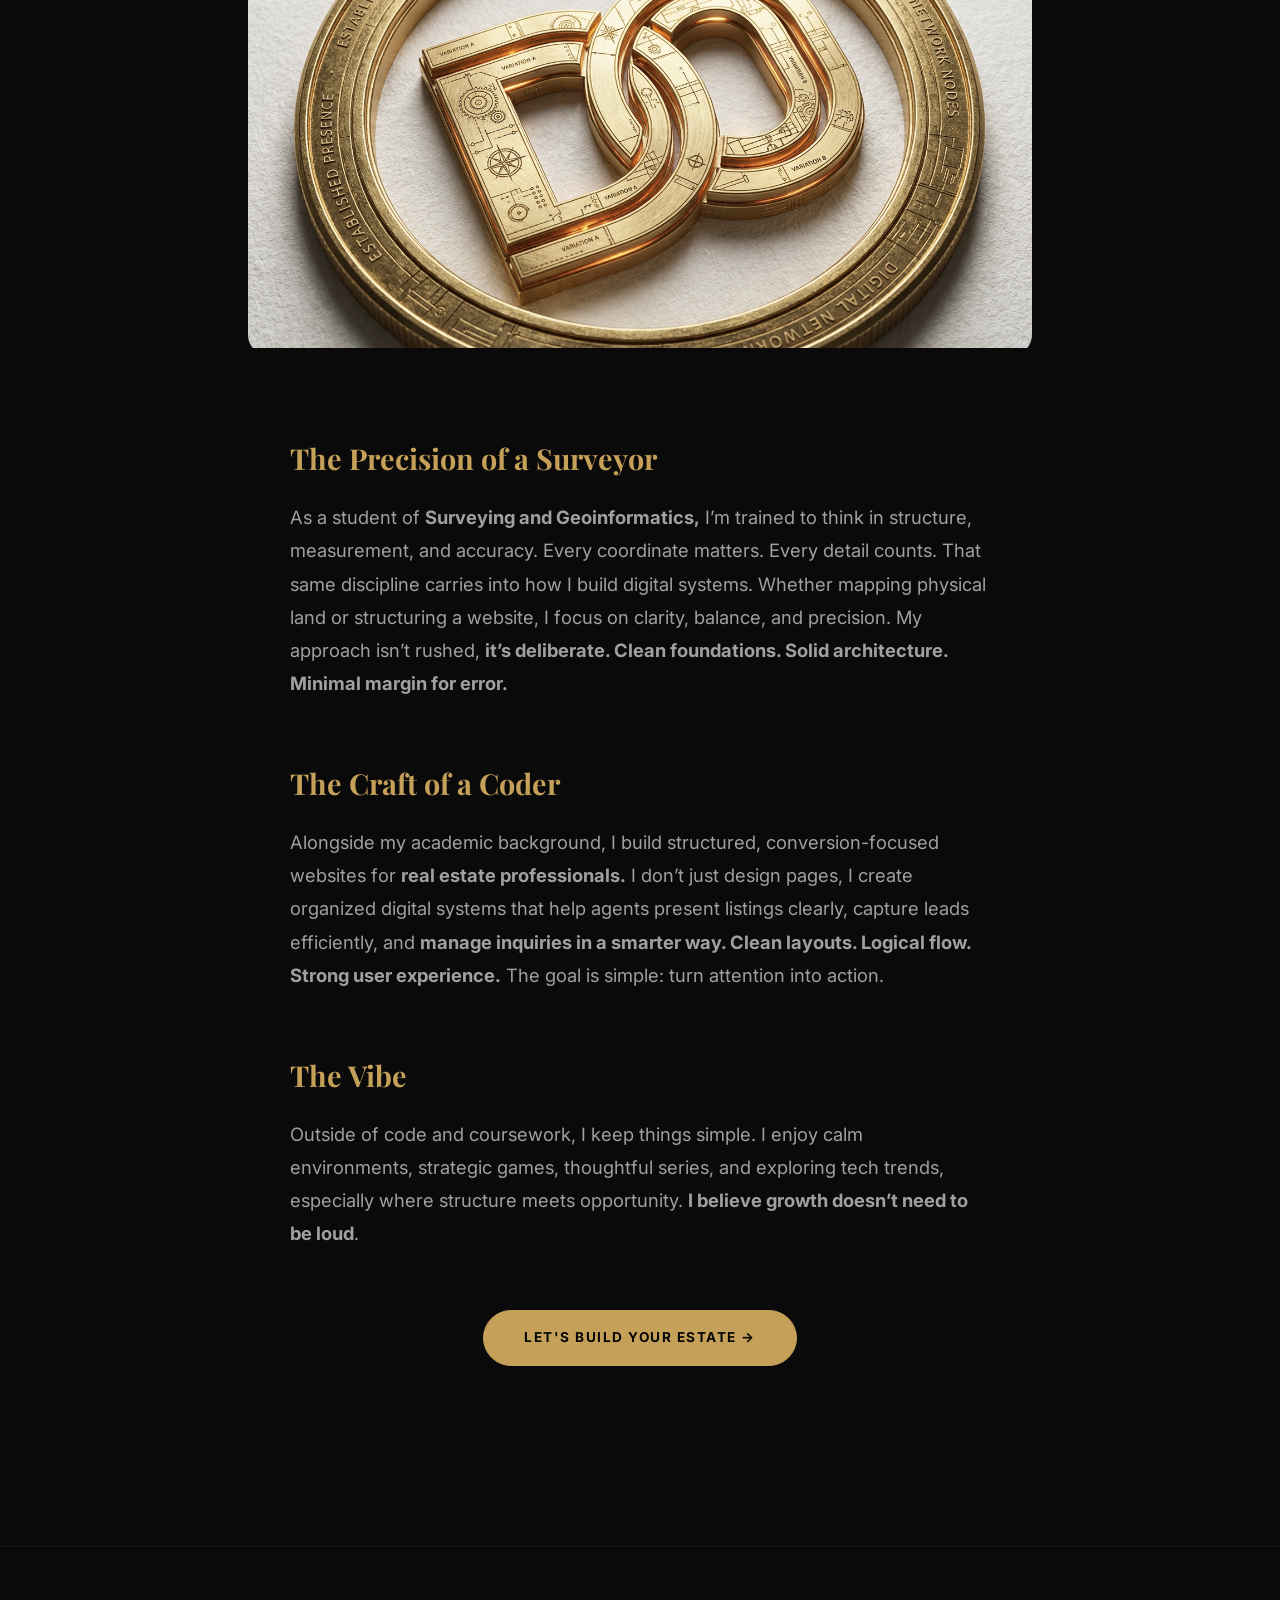
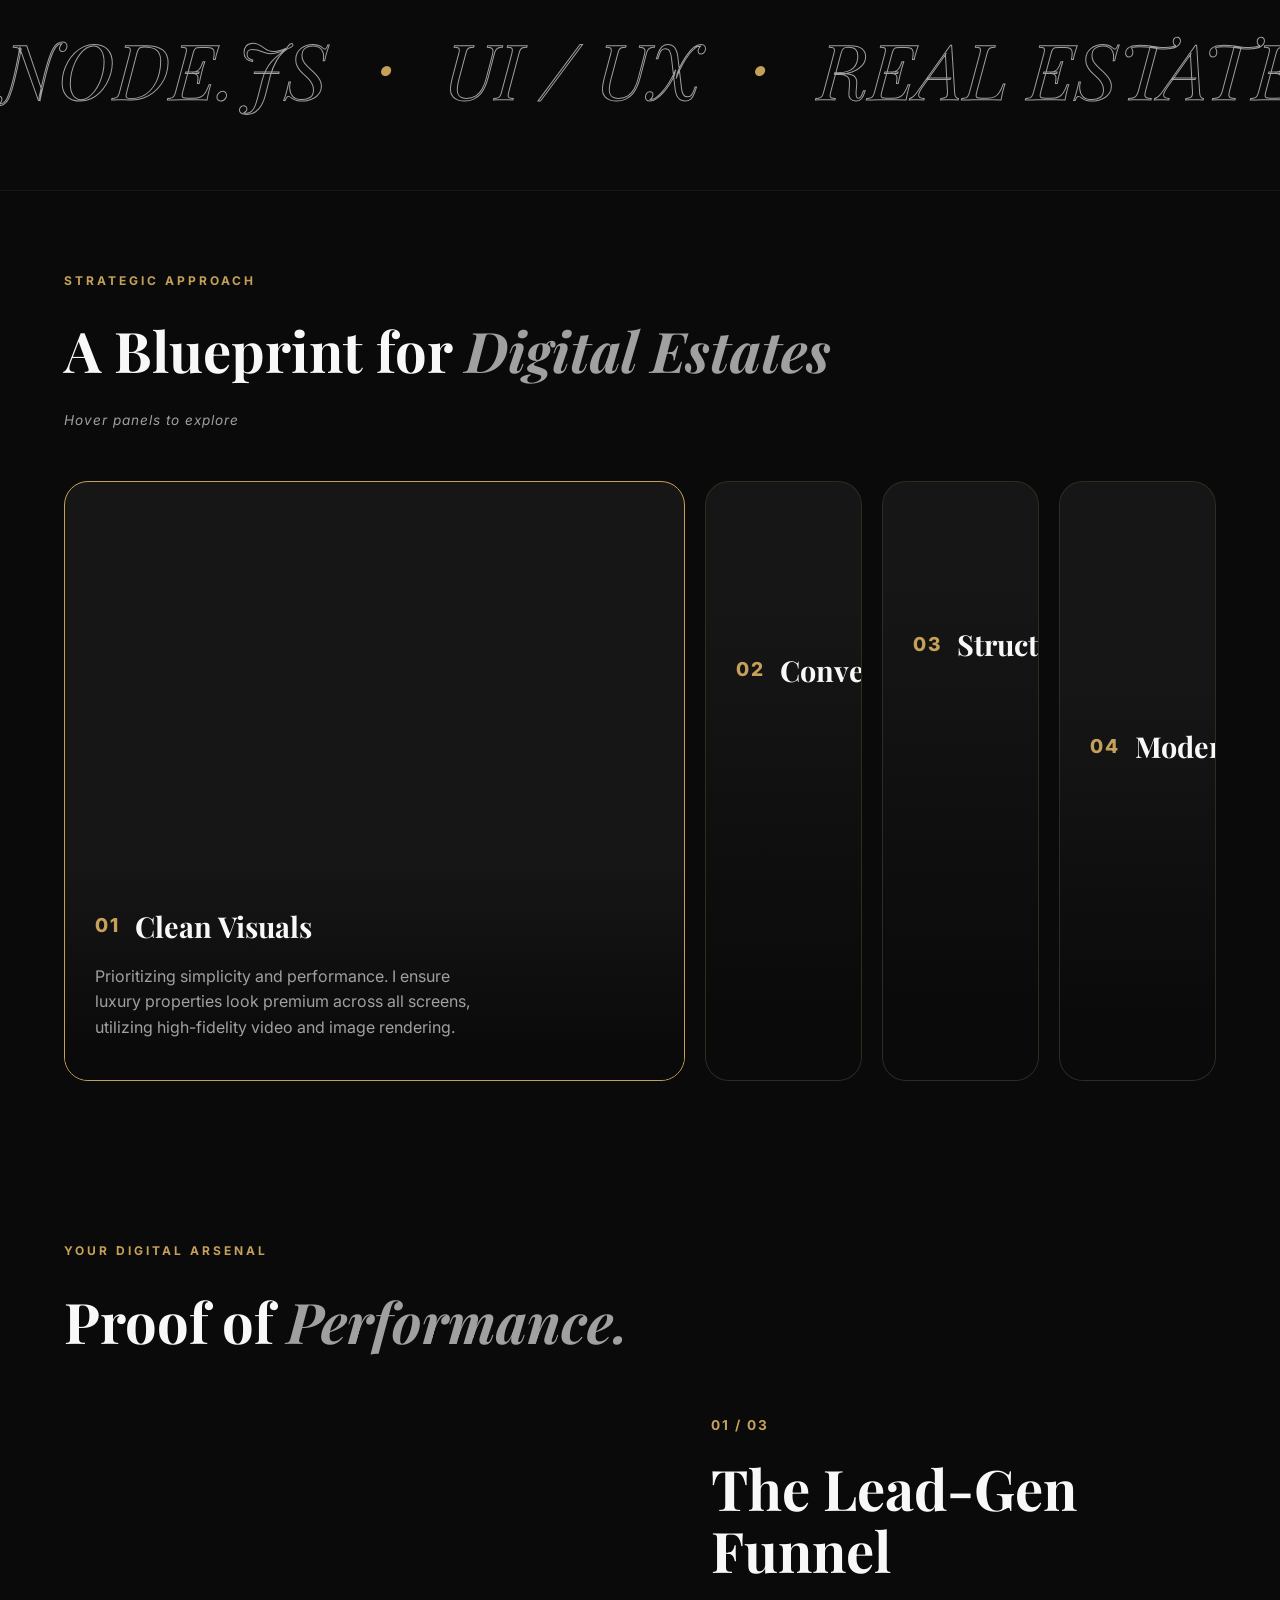
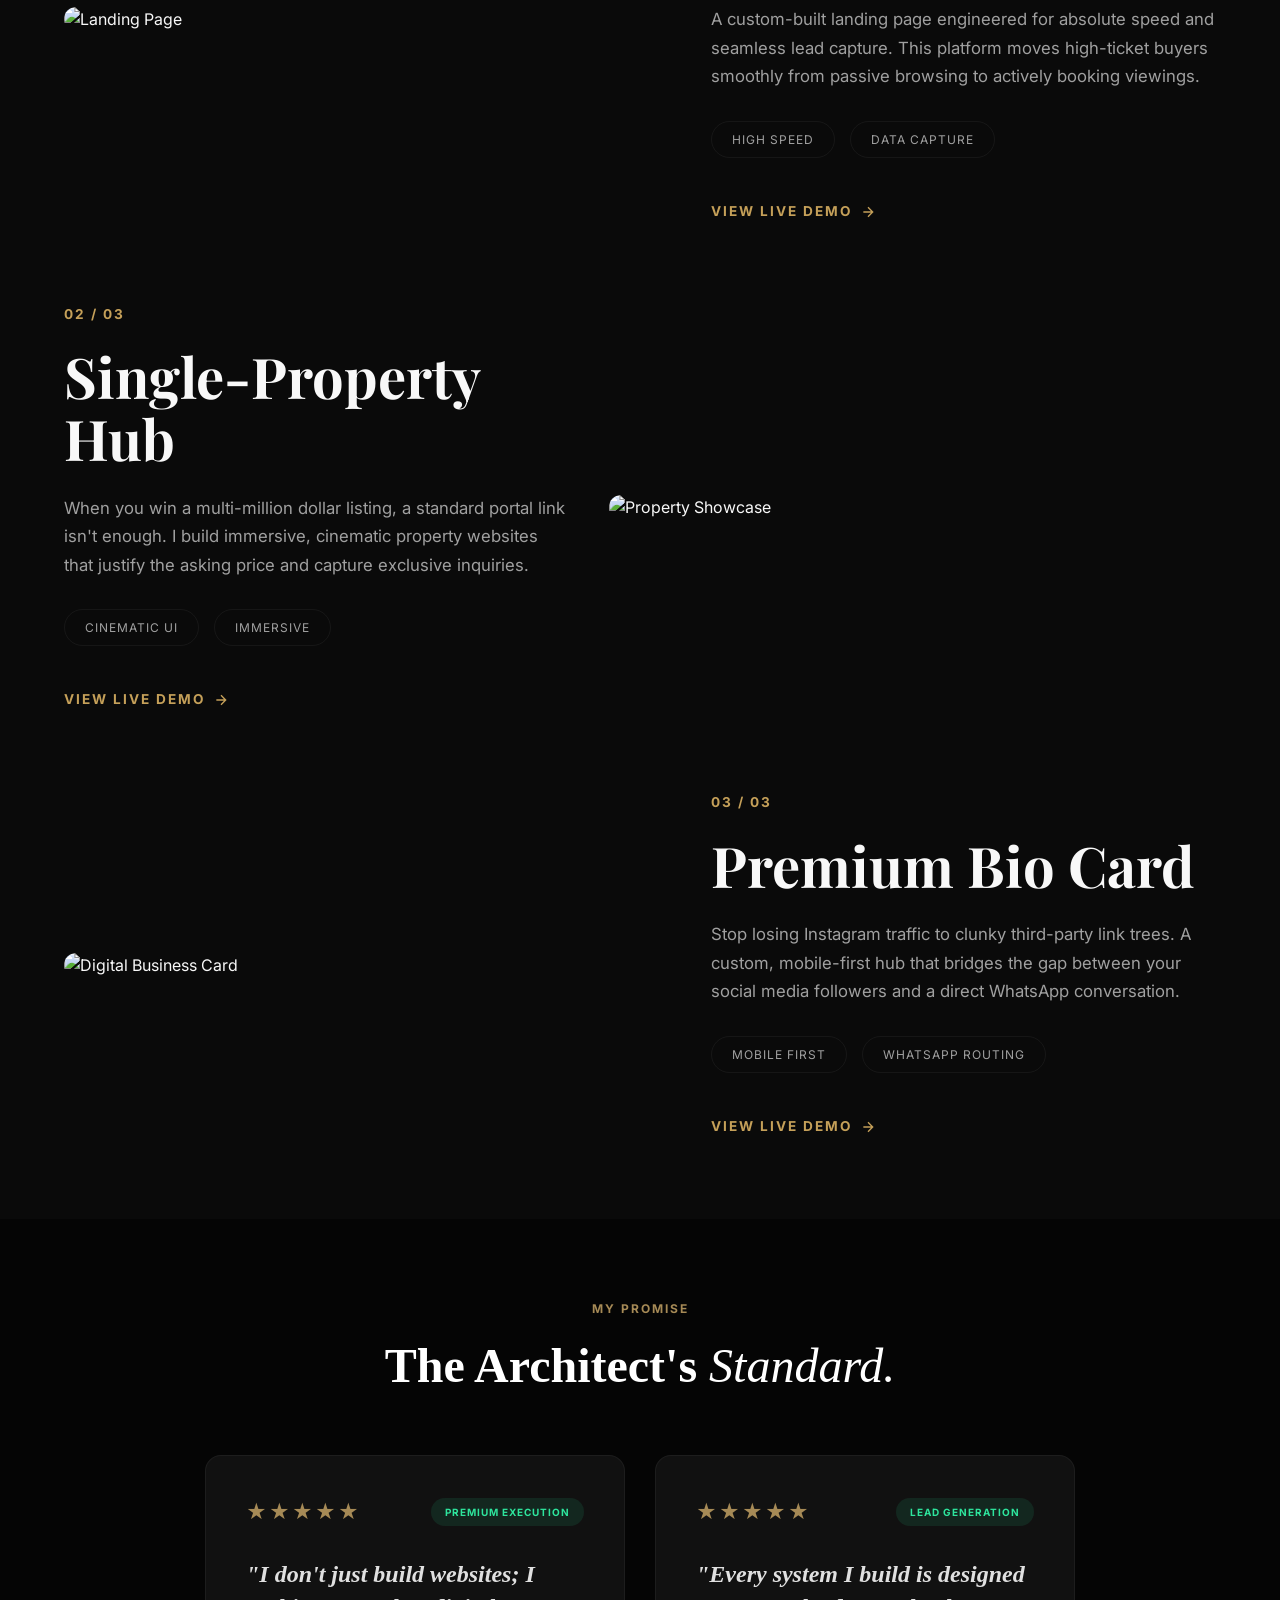
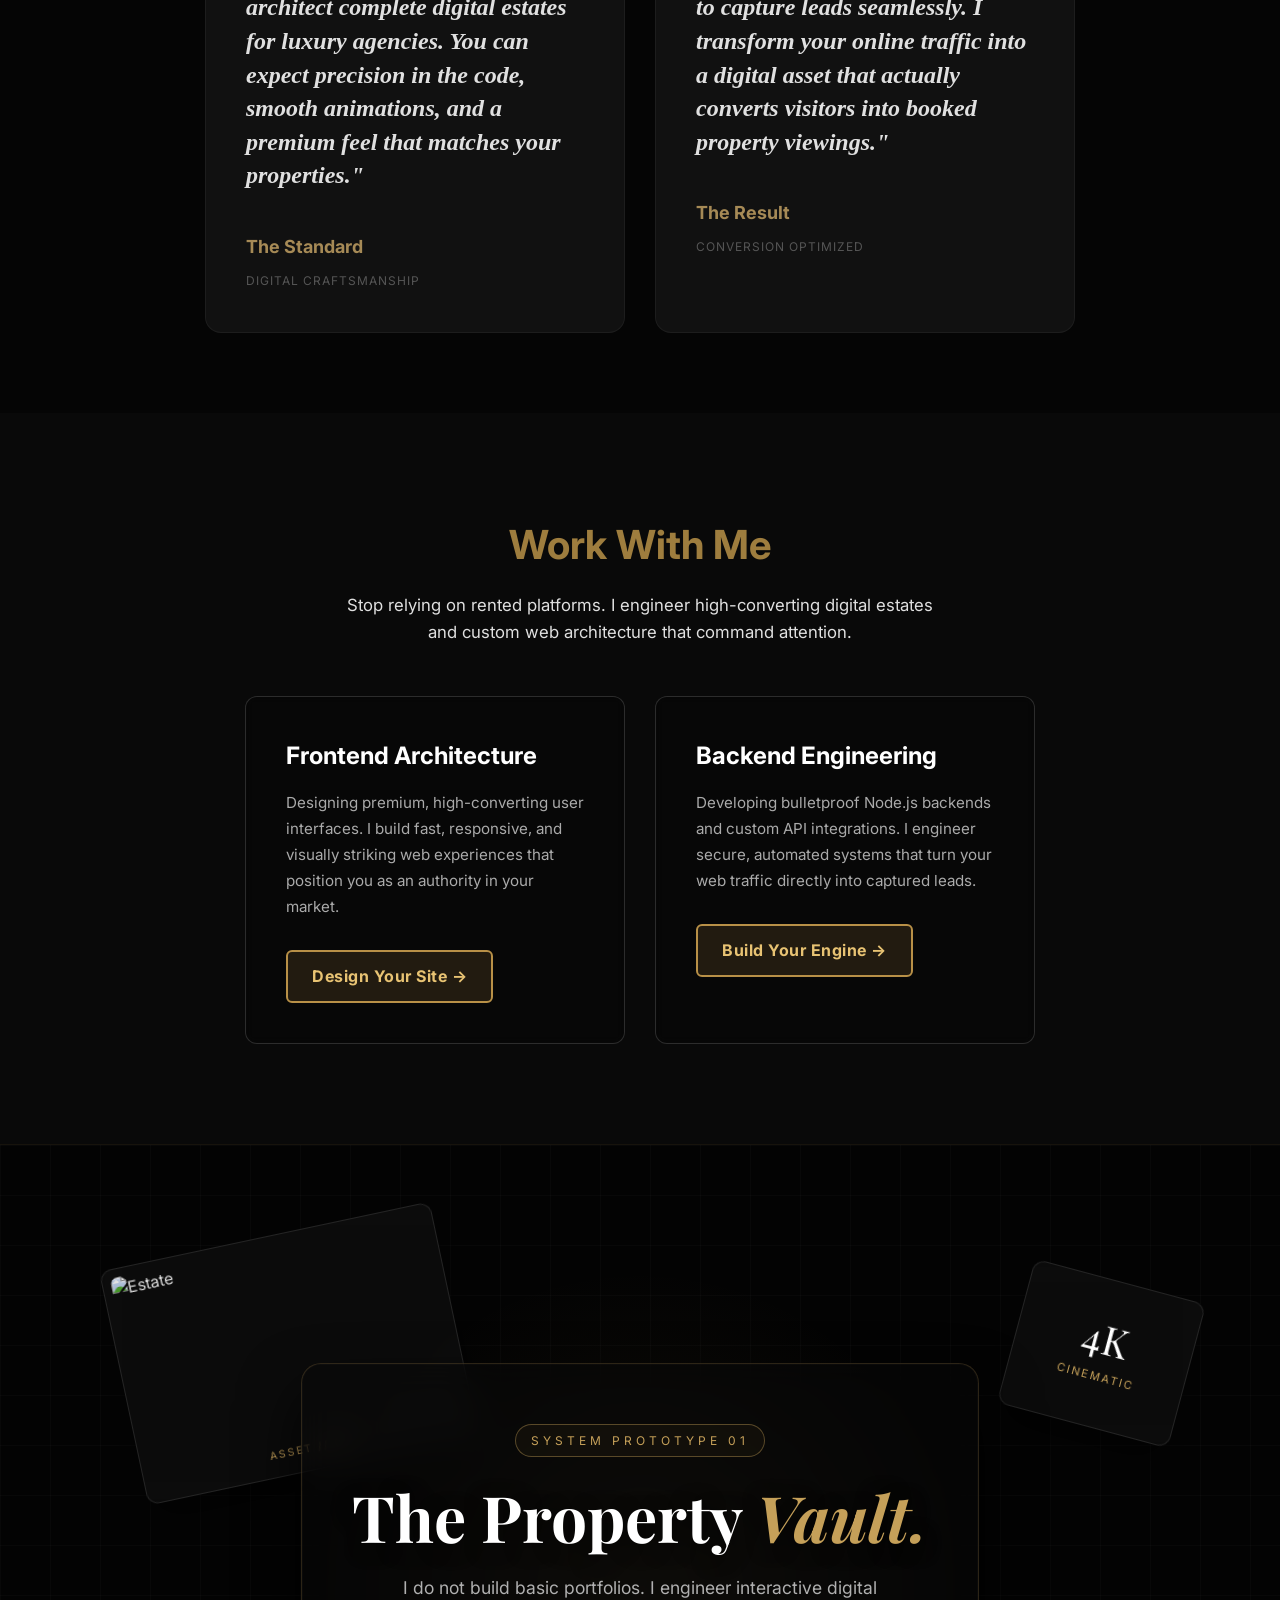
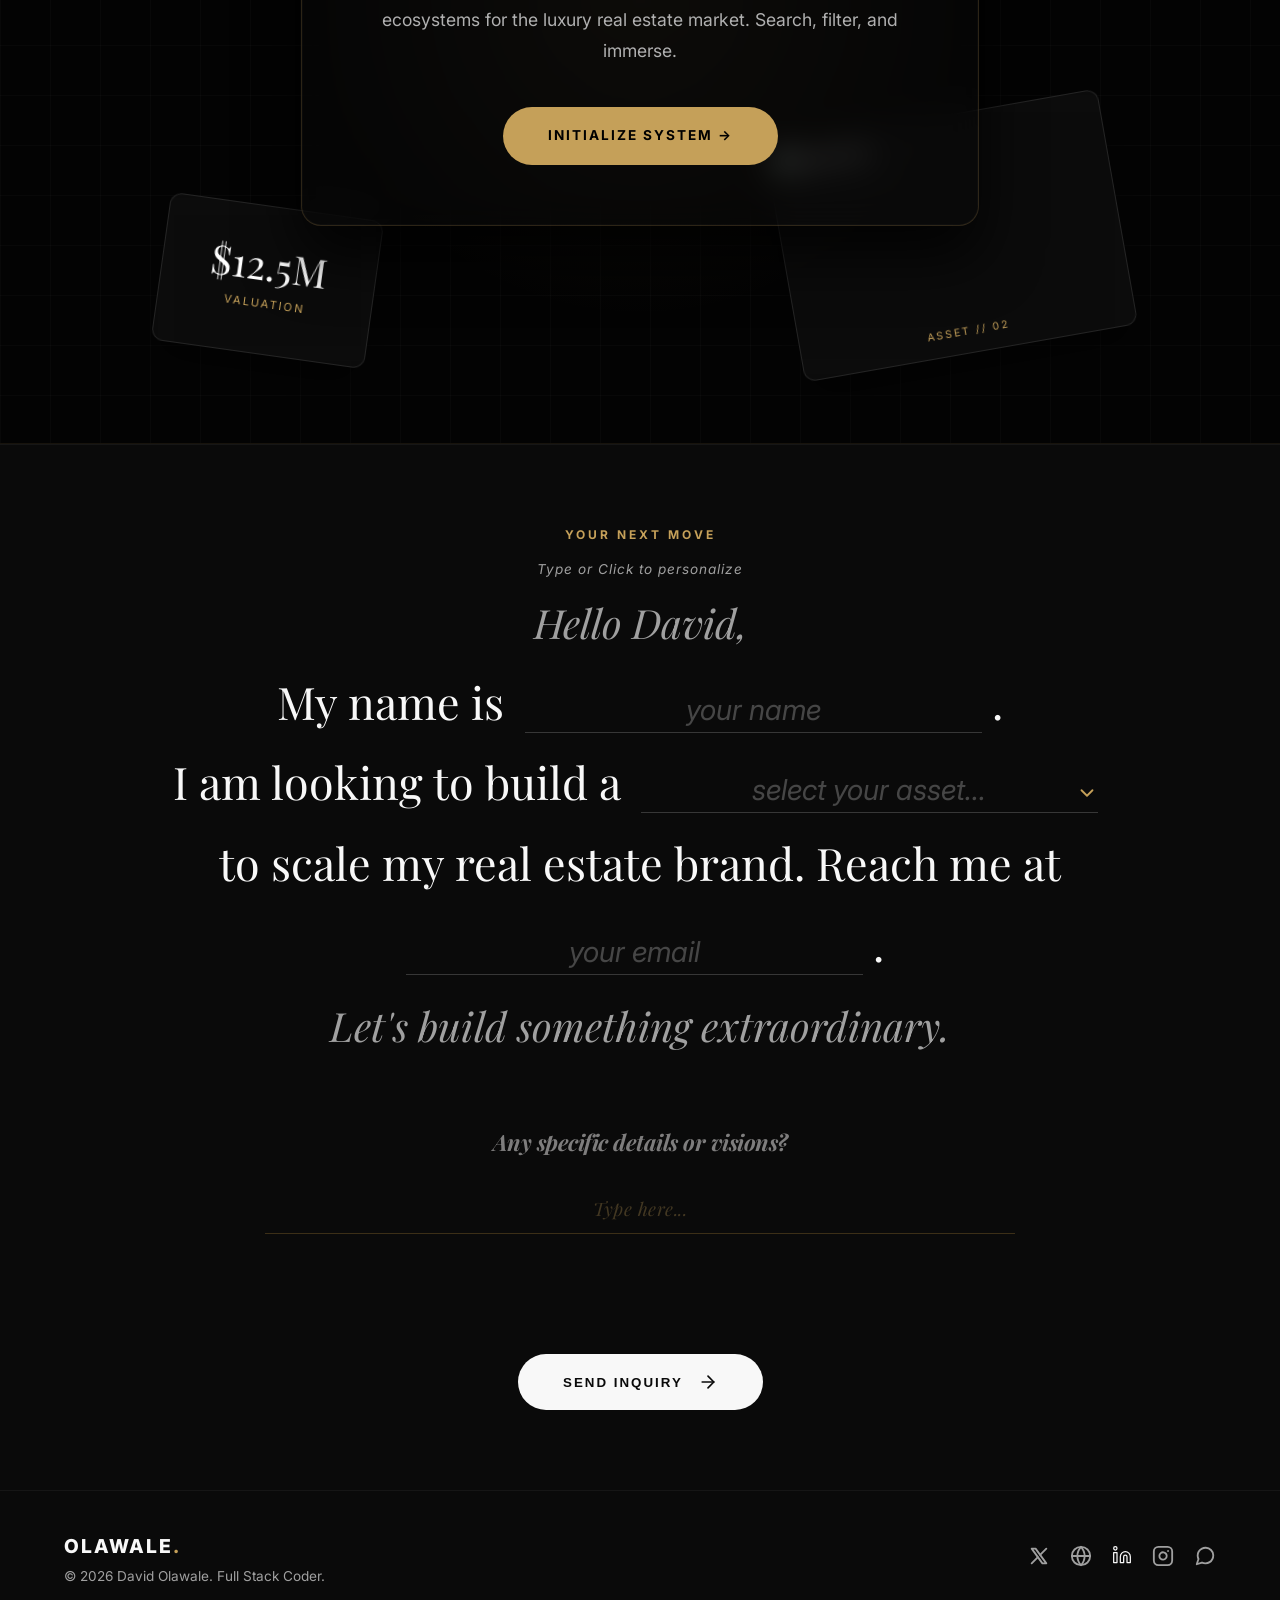
==== commit b221a7c6: "feat: implement interactive blueprint background, cinematic page transitions, and full-card click ro" ====
--- a/index.html
+++ b/index.html
@@ -44,6 +44,7 @@
                 <li><a href="#about-page">About</a></li>
                 <li><a href="#approach">Approach</a></li>
                 <li><a href="#work">Work</a></li>
+                <li><a href="vault.html" class="demo-link-special">🔴 Live System</a></li>
                 <li><a href="#contact-info" class="btn-cta">Start Project</a></li>
             </ul>
 
@@ -421,6 +422,49 @@
 
 
 
+
+    <section class="premium-gateway" id="premium-gateway">
+    
+        <div class="pg-grid"></div>
+        
+        <div class="pg-glow"></div>
+
+        <div class="pg-orbitals" id="pg-orbitals">
+            <div class="pg-node pos-tl" data-speed="25">
+                <img src="https://images.pexels.com/photos/1732414/pexels-photo-1732414.jpeg?auto=compress&cs=tinysrgb&w=400" alt="Estate">
+                <div class="pg-node-tag">Asset // 01</div>
+            </div>
+            
+            <div class="pg-node pos-bl" data-speed="-20">
+                <div class="pg-node-data">
+                    <span class="pg-val">$12.5M</span>
+                    <span class="pg-lbl">Valuation</span>
+                </div>
+            </div>
+            
+            <div class="pg-node pos-tr" data-speed="35">
+                <div class="pg-node-data">
+                    <span class="pg-val">4K</span>
+                    <span class="pg-lbl">Cinematic</span>
+                </div>
+            </div>
+            
+            <div class="pg-node pos-br" data-speed="-30">
+                <img src="https://images.pexels.com/photos/1571460/pexels-photo-1571460.jpeg?auto=compress&cs=tinysrgb&w=400" alt="Penthouse">
+                <div class="pg-node-tag">Asset // 02</div>
+            </div>
+        </div>
+
+        <div class="pg-core">
+            <div class="pg-badge">System Prototype 01</div>
+            <h2 class="pg-title">The Property <em>Vault.</em></h2>
+            <p class="pg-desc">
+                I do not build basic portfolios. I engineer interactive digital ecosystems for the luxury real estate market. Search, filter, and immerse.
+            </p>
+            <a href="vault.html" class="pg-btn">INITIALIZE SYSTEM &rarr;</a>
+        </div>
+
+    </section>
 
 
 
--- a/assets/css/index.css
+++ b/assets/css/index.css
@@ -265,6 +265,49 @@
 body.light-mode #theme-toggle .sun { display: none; }
 body.light-mode #theme-toggle .moon { display: block; }
 
+
+
+/* --- SPECIAL DEMO NAV LINK --- */
+.nav-links a.demo-link-special {
+    color: var(--gold); /* Use your gold variable or #c5a059 */
+    font-weight: 600;
+    letter-spacing: 1px;
+    text-transform: uppercase;
+    font-size: 0.85rem;
+    animation: soft-pulse 2s infinite; /* Adds a very subtle premium pulse */
+}
+
+.nav-links a.demo-link-special:hover {
+    color: #ffffff;
+    text-shadow: 0 0 10px rgba(197, 160, 89, 0.5);
+}
+
+@keyframes soft-pulse {
+    0% { opacity: 0.8; }
+    50% { opacity: 1; }
+    100% { opacity: 0.8; }
+}
+
+
+/* --- Light Mode Visibility Overrides --- */
+
+/* 1. Ensure the Toggle is visible in light mode */
+body.light-mode #theme-toggle {
+    background: rgba(0, 0, 0, 0.05) !important;
+    border-color: rgba(0, 0, 0, 0.2) !important;
+    color: #050505 !important;
+}
+
+
+body.light-mode .nav-links a.demo-link-special {
+    color: #8b6e37 !important; 
+    font-weight: 700;
+}
+
+body.light-mode .nav-links a.demo-link-special:hover {
+    color: #050505 !important;
+}
+
 /* Hamburger Menu */
 .hamburger { 
     display: none; 
@@ -1298,6 +1341,233 @@
     color: #888; 
 }
 
+
+
+/* =========================================
+   CLIENT COMMITMENT SECTION - MOBILE MATRIX
+   ========================================= */
+
+/* Tablet View: Tighten the gap before they stack */
+@media (max-width: 992px) {
+    .commitment-cards-container {
+        gap: 30px;
+    }
+}
+
+/* Mobile View: Stack them vertically and adjust inner spacing */
+@media (max-width: 768px) {
+    commitment-cards-container {
+        display: flex; 
+        flex-direction: column;
+        align-items: center; /* Centers the cards in the middle of the screen */
+        width: 100%;
+        gap: 40px; 
+    }
+
+    .commitment-card {
+        width: 100%; /* Forces the card to stretch across the phone screen */
+        max-width: 100%; /* Overrides any fixed desktop widths */
+        margin: 0 auto; /* Ensures perfect centering */
+        padding: 40px 25px; /* Adjusted padding for better breathing room */
+        box-sizing: border-box; /* Stops padding from pushing it off-screen */
+    }
+
+    /* Center the main section title for mobile */
+    .commitment-header {
+        text-align: center;
+        margin-bottom: 40px;
+    }
+    
+    .commitment-header h2 {
+        font-size: 2.5rem; /* Scales down "The Architect's Standard" */
+    }
+
+    /* Keep the italic quote readable but not overwhelming on small screens */
+    .commitment-card .quote {
+        font-size: 1.15rem; 
+        line-height: 1.6;
+    }
+}
+
+/* Small Phones (iPhone SE, etc.) */
+@media (max-width: 480px) {
+    .commitment-card {
+        padding: 30px 20px;
+    }
+    
+    .commitment-header h2 {
+        font-size: 2rem;
+    }
+
+    .commitment-card .quote {
+        font-size: 1.1rem;
+    }
+}
+
+
+
+
+
+/* =========================================
+   THE UNIFIED KINETIC GATEWAY
+   ========================================= */
+.premium-gateway {
+    position: relative;
+    width: 100%;
+    height: 100vh;
+    min-height: 800px;
+    background-color: #030303;
+    display: flex;
+    align-items: center;
+    justify-content: center;
+    overflow: hidden;
+    border-top: 1px solid rgba(197, 160, 89, 0.1);
+    border-bottom: 1px solid rgba(197, 160, 89, 0.1);
+}
+
+.pg-grid {
+    position: absolute;
+    inset: 0;
+    background-image:
+        linear-gradient(rgba(255, 255, 255, 0.02) 1px, transparent 1px),
+        linear-gradient(90deg, rgba(255, 255, 255, 0.02) 1px, transparent 1px);
+    background-size: 50px 50px;
+    z-index: 1;
+    pointer-events: none;
+}
+
+/* The atmospheric light that bonds the elements */
+.pg-glow {
+    position: absolute;
+    top: 50%;
+    left: 50%;
+    transform: translate(-50%, -50%);
+    width: 60vw;
+    height: 60vw;
+    background: radial-gradient(circle, rgba(197, 160, 89, 0.08) 0%, rgba(0,0,0,0) 60%);
+    z-index: 2;
+    pointer-events: none;
+}
+
+.pg-orbitals {
+    position: absolute;
+    width: 100vw;
+    height: 100vh;
+    z-index: 3;
+    pointer-events: none;
+    transform-style: preserve-3d;
+    perspective: 1200px;
+    transform: rotateY(var(--rotX, 0deg)) rotateX(var(--rotY, 0deg));
+    transition: transform 0.1s linear;
+}
+
+.pg-node {
+    position: absolute;
+    background: rgba(15, 15, 15, 0.7);
+    backdrop-filter: blur(10px);
+    -webkit-backdrop-filter: blur(10px);
+    border: 1px solid rgba(255, 255, 255, 0.1);
+    border-radius: 12px;
+    padding: 8px;
+    box-shadow: 0 20px 40px rgba(0,0,0,0.6);
+    display: flex;
+    flex-direction: column;
+    gap: 10px;
+    transform: translate(var(--moveX, 0px), var(--moveY, 0px)) rotate(var(--base-rot, 0deg));
+    transition: transform 0.1s linear;
+}
+
+.pg-node img {
+    width: 320px;
+    height: 190px;
+    object-fit: cover;
+    border-radius: 8px;
+    filter: brightness(0.85) contrast(1.1);
+}
+
+.pg-node-tag { font-size: 0.65rem; color: var(--gold); text-transform: uppercase; letter-spacing: 2px; text-align: center; padding-bottom: 4px; }
+.pg-node-data { padding: 30px 40px; text-align: center; }
+.pg-val { display: block; font-family: 'Playfair Display', serif; font-size: 2.5rem; color: #fff; line-height: 1; margin-bottom: 5px; }
+.pg-lbl { font-size: 0.7rem; text-transform: uppercase; letter-spacing: 2px; color: var(--gold); }
+
+/* TIGHTER POSITIONS: They now tuck right behind the central glass hub */
+.pos-tl { --base-rot: -12deg; top: 10%; left: 50%; margin-left: -520px; }
+.pos-bl { --base-rot: 8deg; bottom: 10%; left: 50%; margin-left: -480px; }
+.pos-tr { --base-rot: 15deg; top: 15%; right: 50%; margin-right: -550px; }
+.pos-br { --base-rot: -10deg; bottom: 10%; right: 50%; margin-right: -480px; }
+
+/* --- THE CENTRAL GLASS HUB (The Bonding Agent) --- */
+.pg-core {
+    position: relative;
+    z-index: 10;
+    text-align: center;
+    max-width: 750px;
+    padding: 60px 50px;
+    /* This frosted glass links the text to the 3D world */
+    background: rgba(8, 8, 8, 0.5); 
+    backdrop-filter: blur(16px);
+    -webkit-backdrop-filter: blur(16px);
+    border: 1px solid rgba(197, 160, 89, 0.2);
+    border-radius: 20px;
+    box-shadow: 0 30px 60px rgba(0,0,0,0.8), inset 0 0 0 1px rgba(255,255,255,0.02);
+    pointer-events: auto;
+}
+
+.pg-badge {
+    display: inline-block;
+    color: var(--gold);
+    font-size: 0.75rem;
+    letter-spacing: 4px;
+    text-transform: uppercase;
+    margin-bottom: 25px;
+    border: 1px solid rgba(197, 160, 89, 0.4);
+    padding: 6px 15px;
+    border-radius: 50px;
+    background: rgba(197, 160, 89, 0.05);
+}
+
+.pg-title {
+    font-family: 'Playfair Display', serif;
+    font-size: clamp(3rem, 5vw, 4.5rem);
+    color: #fff;
+    line-height: 1.1;
+    margin-bottom: 20px;
+    text-shadow: 0 4px 20px rgba(0,0,0,0.5);
+}
+.pg-title em { color: var(--gold); font-style: italic; }
+
+.pg-desc {
+    font-size: 1.1rem;
+    color: #b0b0b0;
+    line-height: 1.8;
+    margin-bottom: 40px;
+    max-width: 550px;
+    margin-inline: auto;
+}
+
+.pg-btn {
+    display: inline-block;
+    background: var(--gold);
+    color: #000;
+    text-decoration: none;
+    padding: 18px 45px;
+    border-radius: 100px;
+    font-weight: 700;
+    font-size: 0.85rem;
+    letter-spacing: 2px;
+    transition: 0.4s cubic-bezier(0.2, 1, 0.3, 1);
+}
+.pg-btn:hover { background: #fff; transform: translateY(-3px); box-shadow: 0 15px 30px rgba(197, 160, 89, 0.3); }
+
+/* Mobile Cleanup */
+@media (max-width: 900px) {
+    .pg-orbitals, .pg-glow { display: none; }
+    .pg-core { background: none; border: none; box-shadow: none; backdrop-filter: none; padding: 20px; }
+}
+
+
+
+
 /* =========================================
    13. NATURAL LANGUAGE FORM
    ========================================= */
@@ -1440,7 +1710,7 @@
     font-family: 'Playfair Display', serif;
     font-style: italic;
     font-size: 1.4rem; /* Slightly larger for presence */
-    color: #1a1a1a !important; /* Solid Black */
+    color: #7e7d7d !important; /* Solid Black */
     font-weight: 700;
     margin-bottom: 20px;
     letter-spacing: -0.5px;
